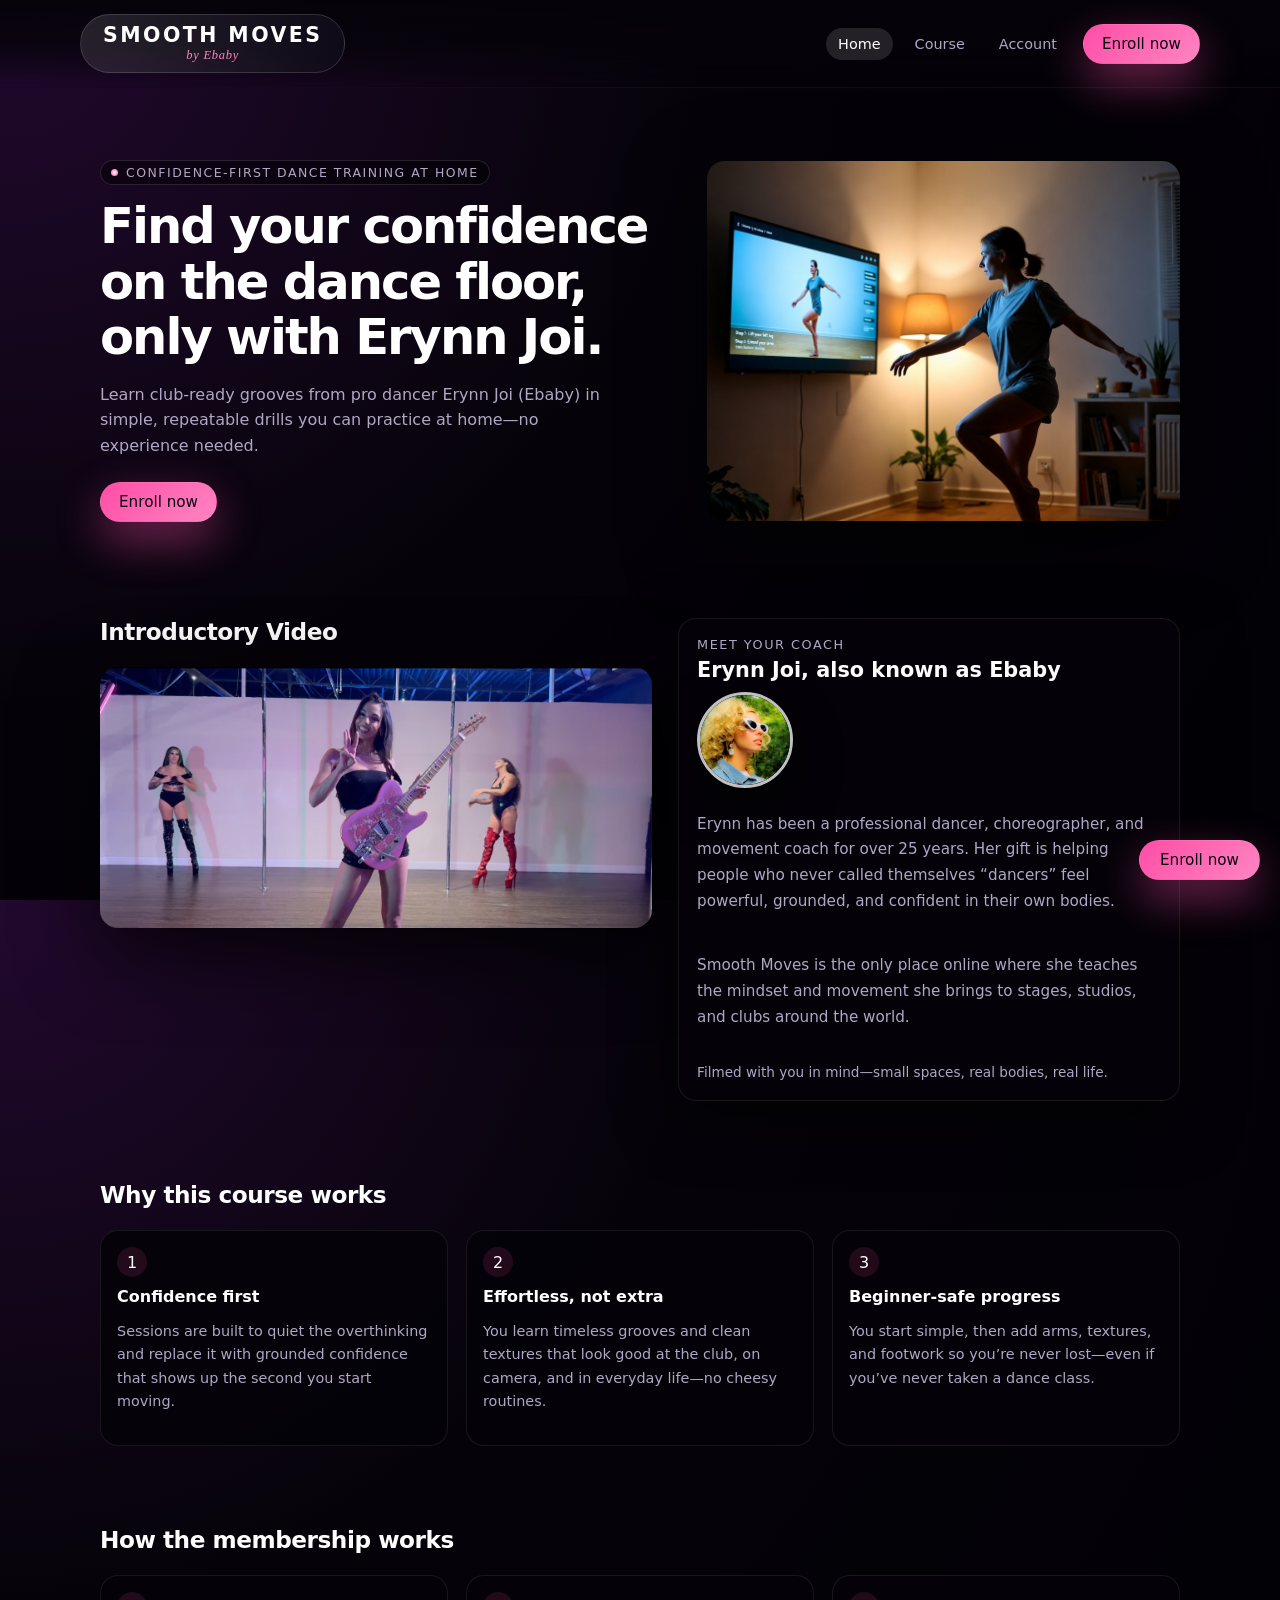
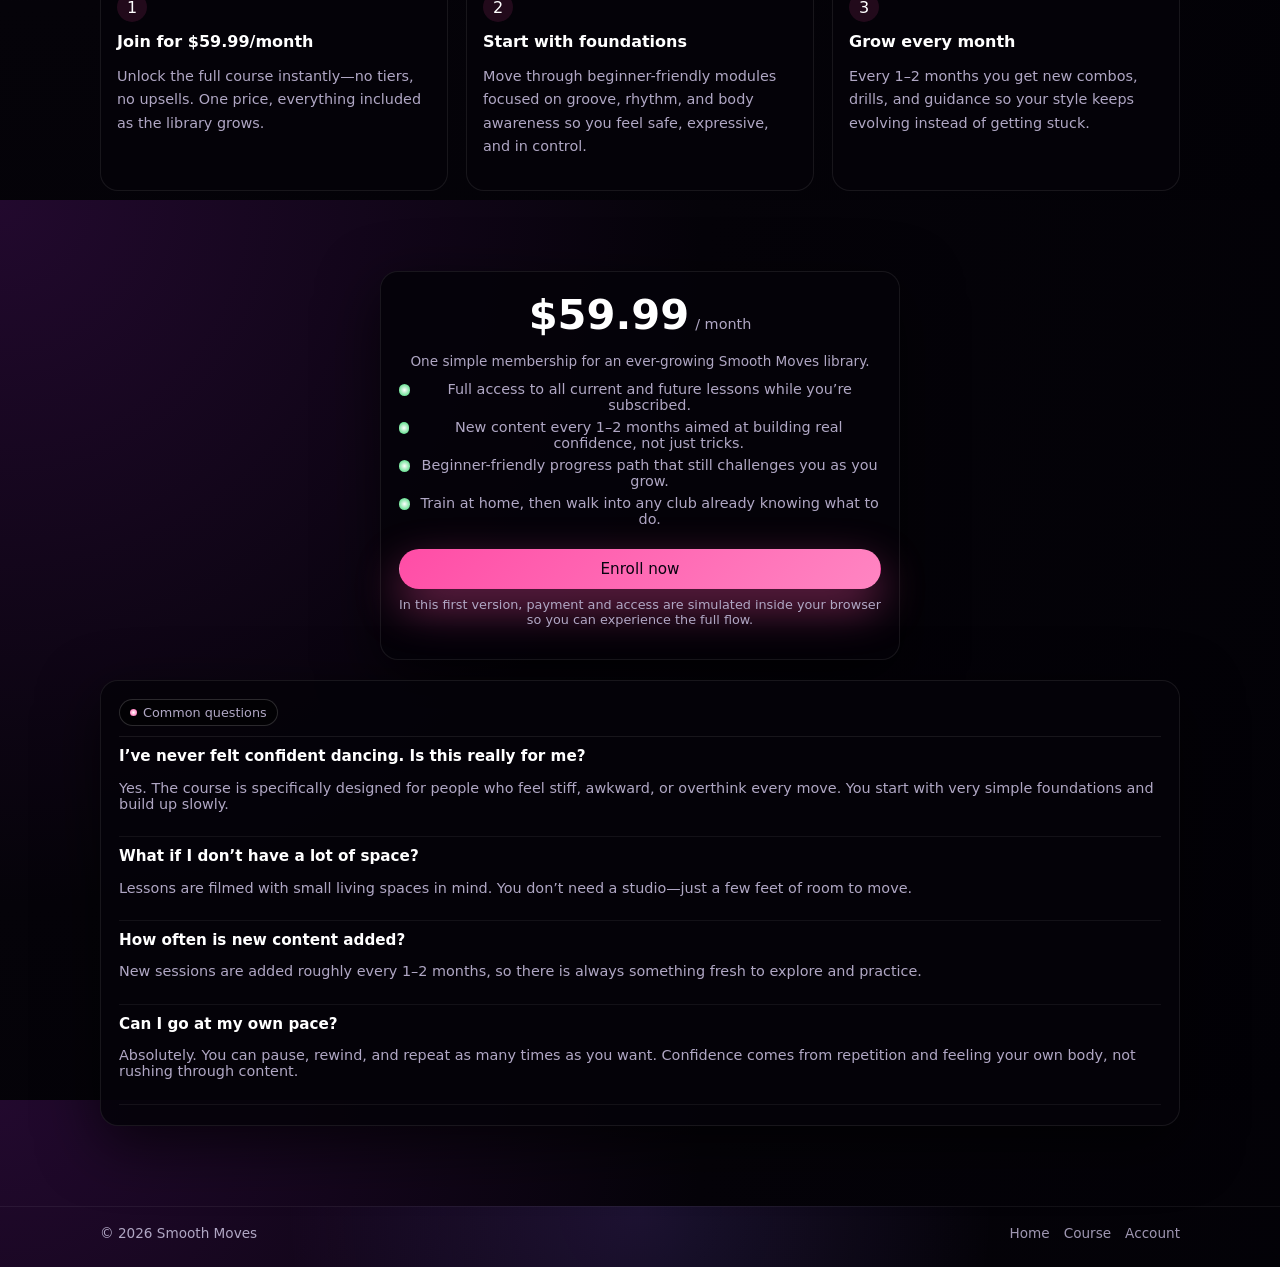
==== index.html @ e234f992 "Shorten the hero line and add a by Ebaby logo lockup Restore a larger short headline, tuck italic by" ====
<!DOCTYPE html>
<html lang="en">
  <head>
    <meta charset="UTF-8" />
    <meta name="viewport" content="width=device-width, initial-scale=1" />
    <title>Smooth Moves – Home</title>
    <meta
      name="description"
      content="Learn club-ready grooves from pro dancer Erynn Joi (Ebaby) in simple, repeatable drills you can practice at home—no experience needed. Membership $59.99/month."
    />
    <meta name="theme-color" content="#ff4da6" />
    <link rel="icon" href="assets/favicon.svg" type="image/svg+xml" />
    <link rel="canonical" href="https://plugin-factory-fl.github.io/ebaby_course/" />
    <meta property="og:type" content="website" />
    <meta property="og:site_name" content="Smooth Moves" />
    <meta property="og:title" content="Smooth Moves – beginner dance training at home" />
    <meta
      property="og:description"
      content="Learn club-ready grooves from pro dancer Erynn Joi (Ebaby) in simple, repeatable drills you can practice at home—no experience needed."
    />
    <meta property="og:image" content="https://plugin-factory-fl.github.io/ebaby_course/assets/lifestyle1.jpg" />
    <meta name="twitter:card" content="summary_large_image" />
    <meta name="twitter:title" content="Smooth Moves – beginner dance training at home" />
    <meta
      name="twitter:description"
      content="Learn club-ready grooves from pro dancer Erynn Joi (Ebaby) in simple, repeatable drills you can practice at home—no experience needed."
    />
    <meta name="twitter:image" content="https://plugin-factory-fl.github.io/ebaby_course/assets/lifestyle1.jpg" />
    <link rel="stylesheet" href="styles.css" />
  </head>
  <body data-page="home">
    <header class="site-header">
      <div class="container header-inner">
        <a href="index.html" class="logo" aria-label="Smooth Moves by Ebaby">
          <span class="logo-mark">Smooth Moves</span>
          <span class="logo-byline">by Ebaby</span>
        </a>
        <nav class="main-nav">
          <a href="index.html" class="nav-link" data-nav="home">Home</a>
          <a href="course.html" class="nav-link" data-nav="course">Course</a>
          <a href="account.html" class="nav-link" data-nav="account">Account</a>
          <a href="account.html?start=1" class="btn btn-primary nav-cta">Enroll now</a>
        </nav>
      </div>
    </header>

    <section class="top-banner hidden">
      <img src="assets/banner.jpeg" alt="Smooth Moves banner" />
    </section>

    <main>
      <section class="hero">
        <div class="container">
          <div>
            <div class="hero-tagline">
              <span class="pill-dot"></span>
              Confidence-first dance training at home
            </div>
            <h1>Find your confidence on the dance floor, only with Erynn Joi.</h1>
            <p>
              Learn club-ready grooves from pro dancer Erynn Joi (Ebaby) in simple, repeatable drills you can practice at home—no experience needed.
            </p>
            <div class="hero-actions">
              <a href="account.html?start=1" class="btn btn-primary">Enroll now</a>
            </div>
          </div>
          <div class="hero-lifestyle">
            <img src="assets/lifestyle1.jpg" alt="Person dancing with confidence at home" />
          </div>
        </div>
      </section>

      <section class="section">
        <div class="container two-column">
          <div>
            <div class="section-heading">
              <h2 class="section-title">Introductory Video</h2>
            </div>
            <div class="hero-coach-video">
              <img src="assets/Introductory_placeholder1.png" alt="Introductory video placeholder" class="intro-placeholder-img" />
            </div>
          </div>
          <div>
            <div class="about-card">
              <div class="about-eyebrow">Meet your coach</div>
              <h3 class="about-title">Erynn Joi, also known as Ebaby</h3>
              <div class="stack">
                <img src="assets/coach_pic.jpeg" alt="Erynn Joi, also known as Ebaby" class="coach-avatar" />
                <p class="about-body">
                  Erynn has been a professional dancer, choreographer, and movement coach for over 25 years. Her gift is helping people who never
                  called themselves “dancers” feel powerful, grounded, and confident in their own bodies.
                </p>
                <p class="about-body">
                  Smooth Moves is the only place online where she teaches the mindset and movement she brings to stages, studios, and clubs around the world.
                </p>
                <div class="about-meta">Filmed with you in mind—small spaces, real bodies, real life.</div>
              </div>
            </div>
          </div>
        </div>
      </section>

      <section class="section">
        <div class="container">
          <div class="section-heading">
            <h2 class="section-title">Why this course works</h2>
          </div>
          <div class="card-grid">
            <article class="feature-card">
              <div class="feature-icon">1</div>
              <h3 class="feature-title">Confidence first</h3>
              <p class="feature-body">
                Sessions are built to quiet the overthinking and replace it with grounded confidence that shows up the second you start moving.
              </p>
            </article>
            <article class="feature-card">
              <div class="feature-icon">2</div>
              <h3 class="feature-title">Effortless, not extra</h3>
              <p class="feature-body">
                You learn timeless grooves and clean textures that look good at the club, on camera, and in everyday life—no cheesy routines.
              </p>
            </article>
            <article class="feature-card">
              <div class="feature-icon">3</div>
              <h3 class="feature-title">Beginner-safe progress</h3>
              <p class="feature-body">
                You start simple, then add arms, textures, and footwork so you’re never lost—even if you’ve never taken a dance class.
              </p>
            </article>
          </div>
        </div>
      </section>

      <section class="section">
        <div class="container">
          <div class="section-heading">
            <h2 class="section-title">How the membership works</h2>
          </div>
          <div class="card-grid">
            <article class="feature-card">
              <div class="feature-icon">1</div>
              <h3 class="feature-title">Join for $59.99/month</h3>
              <p class="feature-body">
                Unlock the full course instantly—no tiers, no upsells. One price, everything included as the library grows.
              </p>
            </article>
            <article class="feature-card">
              <div class="feature-icon">2</div>
              <h3 class="feature-title">Start with foundations</h3>
              <p class="feature-body">
                Move through beginner-friendly modules focused on groove, rhythm, and body awareness so you feel safe, expressive, and in control.
              </p>
            </article>
            <article class="feature-card">
              <div class="feature-icon">3</div>
              <h3 class="feature-title">Grow every month</h3>
              <p class="feature-body">
                Every 1–2 months you get new combos, drills, and guidance so your style keeps evolving instead of getting stuck.
              </p>
            </article>
          </div>
        </div>
      </section>

      <section class="section">
        <div class="container">
          <div class="pricing-card">
            <div class="pricing-price-row">
              <div class="pricing-amount">$59.99</div>
              <div class="pricing-period">/ month</div>
            </div>
            <p class="pricing-note">
              One simple membership for an ever-growing Smooth Moves library.
            </p>
            <ul class="pricing-list">
              <li>
                <span class="check-dot"></span>
                <span>Full access to all current and future lessons while you’re subscribed.</span>
              </li>
              <li>
                <span class="check-dot"></span>
                <span>New content every 1–2 months aimed at building real confidence, not just tricks.</span>
              </li>
              <li>
                <span class="check-dot"></span>
                <span>Beginner-friendly progress path that still challenges you as you grow.</span>
              </li>
              <li>
                <span class="check-dot"></span>
                <span>Train at home, then walk into any club already knowing what to do.</span>
              </li>
            </ul>
            <a href="account.html?start=1" class="btn btn-primary" style="width: 100%; margin-top: 4px;">Enroll now</a>
            <p class="helper-text" style="margin-top: 8px;">
              In this first version, payment and access are simulated inside your browser so you can experience the full flow.
            </p>
          </div>
          <div class="faq-card" style="margin-top: 20px;">
            <div class="pill">
              <span class="pill-dot"></span>
              Common questions
            </div>
            <div class="faq-list">
              <div class="faq-item">
                <h3 class="faq-question">I’ve never felt confident dancing. Is this really for me?</h3>
                <p class="faq-answer">
                  Yes. The course is specifically designed for people who feel stiff, awkward, or overthink every move. You start with very simple foundations and build up slowly.
                </p>
              </div>
              <div class="faq-item">
                <h3 class="faq-question">What if I don’t have a lot of space?</h3>
                <p class="faq-answer">
                  Lessons are filmed with small living spaces in mind. You don’t need a studio—just a few feet of room to move.
                </p>
              </div>
              <div class="faq-item">
                <h3 class="faq-question">How often is new content added?</h3>
                <p class="faq-answer">
                  New sessions are added roughly every 1–2 months, so there is always something fresh to explore and practice.
                </p>
              </div>
              <div class="faq-item">
                <h3 class="faq-question">Can I go at my own pace?</h3>
                <p class="faq-answer">
                  Absolutely. You can pause, rewind, and repeat as many times as you want. Confidence comes from repetition and feeling your own body, not rushing through content.
                </p>
              </div>
            </div>
          </div>
        </div>
      </section>
    </main>

    <footer class="site-footer">
      <div class="container footer-inner">
        <div class="footer-left">
          <span>&copy; <span id="year"></span> Smooth Moves</span>
        </div>
        <div class="footer-right">
          <a href="index.html">Home</a>
          <a href="course.html">Course</a>
          <a href="account.html">Account</a>
        </div>
      </div>
    </footer>

    <script src="app.js"></script>
    <script src="home.js"></script>
  </body>
</html>
---- styles.css ----
:root {
  --bg: #050309;
  --bg-elevated: #100b1a;
  --accent: #ff4da6;
  --accent-soft: rgba(255, 77, 166, 0.12);
  --accent-strong: #ff85c2;
  --text-primary: #ffffff;
  --text-muted: #b0a7c4;
  --border-subtle: rgba(255, 255, 255, 0.08);
  --danger: #ff4d6a;
  --success: #32d46b;
  --shadow-soft: 0 24px 80px rgba(0, 0, 0, 0.75);
  --radius-lg: 18px;
  --radius-md: 12px;
  --radius-sm: 999px;
  --transition-fast: 0.18s ease-out;
  --max-width: 1120px;
}

*,
*::before,
*::after {
  box-sizing: border-box;
}

html,
body {
  margin: 0;
  padding: 0;
  height: 100%;
}

body {
  font-family: system-ui, -apple-system, BlinkMacSystemFont, "SF Pro Text", sans-serif;
  background: radial-gradient(circle at top left, #22092e 0, #050309 45%, #020106 100%);
  color: var(--text-primary);
  -webkit-font-smoothing: antialiased;
}

a {
  color: inherit;
  text-decoration: none;
}

img {
  max-width: 100%;
  display: block;
}

button {
  font: inherit;
}

.container {
  width: 100%;
  max-width: var(--max-width);
  margin: 0 auto;
  padding: 0 20px;
}

.site-header {
  position: sticky;
  top: 0;
  z-index: 40;
  backdrop-filter: blur(18px);
  background: linear-gradient(to bottom, rgba(5, 3, 9, 0.96), rgba(5, 3, 9, 0.8), transparent);
  border-bottom: 1px solid rgba(255, 255, 255, 0.04);
}

.header-inner {
  display: flex;
  align-items: center;
  justify-content: space-between;
  padding: 14px 0;
}

.logo {
  display: inline-flex;
  flex-direction: column;
  align-items: center;
  justify-content: center;
  gap: 2px;
  font-weight: 700;
  text-transform: uppercase;
  font-size: 1.12rem;
  line-height: 1.1;
  padding: 8px 18px 9px;
  border-radius: 999px;
  border: 1px solid rgba(255, 255, 255, 0.14);
  background: radial-gradient(circle at top left, rgba(255, 255, 255, 0.12), rgba(16, 11, 26, 0.9));
  flex-shrink: 0;
}

.logo-mark {
  letter-spacing: 0.1em;
}

.logo-byline {
  font-family: Georgia, "Iowan Old Style", "Times New Roman", serif;
  font-style: italic;
  font-weight: 500;
  font-size: 0.72rem;
  letter-spacing: 0.06em;
  text-transform: none;
  color: var(--accent-strong);
  line-height: 1;
}

.main-nav {
  display: flex;
  align-items: center;
  gap: 10px;
}

.nav-link {
  font-size: 0.9rem;
  padding: 8px 12px;
  border-radius: 999px;
  color: var(--text-muted);
  transition: background-color var(--transition-fast), color var(--transition-fast);
}

.nav-link:hover {
  background-color: rgba(255, 255, 255, 0.06);
  color: var(--text-primary);
}

.nav-link.is-active {
  color: var(--text-primary);
  background-color: rgba(255, 255, 255, 0.12);
}

.nav-cta {
  margin-left: 4px;
}

.btn {
  display: inline-flex;
  align-items: center;
  justify-content: center;
  gap: 6px;
  padding: 10px 18px;
  border-radius: var(--radius-sm);
  border: 1px solid transparent;
  font-size: 0.95rem;
  font-weight: 500;
  cursor: pointer;
  transition: transform var(--transition-fast), box-shadow var(--transition-fast), background-color var(--transition-fast), border-color var(--transition-fast), color var(--transition-fast);
  white-space: nowrap;
}

.btn-primary {
  background: linear-gradient(135deg, var(--accent), var(--accent-strong));
  color: #080310;
  box-shadow: 0 18px 45px rgba(255, 77, 166, 0.45);
}

.btn-primary:hover {
  transform: translateY(-1px) translateZ(0);
  box-shadow: 0 24px 65px rgba(255, 77, 166, 0.55);
}

.btn-secondary {
  background-color: rgba(255, 255, 255, 0.02);
  border-color: rgba(255, 255, 255, 0.16);
  color: var(--text-primary);
}

.btn-secondary:hover {
  background-color: rgba(255, 255, 255, 0.08);
}

.btn-ghost {
  background: transparent;
  border-color: transparent;
  color: var(--text-muted);
}

.btn-ghost:hover {
  color: var(--text-primary);
}

.site-footer {
  border-top: 1px solid rgba(255, 255, 255, 0.06);
  padding: 18px 0 26px;
  background: radial-gradient(circle at top, rgba(139, 92, 246, 0.16), transparent 55%);
  margin-top: 40px;
}

.footer-inner {
  display: flex;
  align-items: center;
  justify-content: space-between;
  gap: 16px;
  font-size: 0.85rem;
  color: var(--text-muted);
}

.footer-right {
  display: flex;
  gap: 14px;
}

.footer-right a {
  opacity: 0.9;
}

.footer-right a:hover {
  opacity: 1;
}

.hero {
  padding: 72px 0 56px;
}

.top-banner {
  width: 100%;
  border-bottom: 1px solid rgba(255, 255, 255, 0.08);
}

.top-banner img {
  width: 100%;
  height: auto;
  display: block;
}

.placeholder-hero {
  min-height: calc(100vh - 120px);
  display: flex;
  align-items: center;
}

.hero .container {
  display: grid;
  grid-template-columns: minmax(0, 1.3fr) minmax(0, 1.1fr);
  gap: 48px;
  align-items: center;
}

.hero h1 {
  font-size: clamp(2.35rem, 4vw, 3.1rem);
  font-weight: 700;
  letter-spacing: -0.04em;
  line-height: 1.12;
  margin: 0 0 16px;
  max-width: 12.5em;
}

.hero p {
  max-width: 32rem;
  color: var(--text-muted);
  font-size: 1rem;
  line-height: 1.6;
}

.hero-actions {
  display: flex;
  flex-wrap: wrap;
  gap: 12px;
  margin-top: 24px;
}

.hero-tagline {
  display: inline-flex;
  align-items: center;
  gap: 8px;
  padding: 4px 10px;
  border-radius: 999px;
  border: 1px solid rgba(255, 255, 255, 0.12);
  background-color: rgba(0, 0, 0, 0.45);
  font-size: 0.78rem;
  text-transform: uppercase;
  letter-spacing: 0.12em;
  color: var(--text-muted);
  margin-bottom: 14px;
}

.pill-dot {
  width: 7px;
  height: 7px;
  border-radius: 999px;
  background: radial-gradient(circle at center, #fff, var(--accent));
}

.hero-card {
  border-radius: var(--radius-lg);
  border: 1px solid rgba(255, 255, 255, 0.12);
  background: radial-gradient(circle at top, rgba(255, 255, 255, 0.1), rgba(5, 3, 9, 0.95));
  padding: 18px 18px 18px 20px;
  box-shadow: var(--shadow-soft);
  position: relative;
  overflow: hidden;
}

.hero-card::before {
  content: "";
  position: absolute;
  inset: 0;
  background: radial-gradient(circle at top left, rgba(255, 255, 255, 0.2), transparent 55%);
  opacity: 0.75;
  pointer-events: none;
}

.hero-card-inner {
  position: relative;
  z-index: 1;
  display: grid;
  grid-template-columns: minmax(0, 1.2fr) minmax(0, 0.9fr);
  gap: 6px 18px;
  align-items: center;
}

.hero-card-title {
  font-size: 0.95rem;
  font-weight: 600;
  margin: 0;
}

.hero-card-subtitle {
  font-size: 0.85rem;
  color: var(--text-muted);
  margin: 2px 0 0;
}

.chip-row {
  display: flex;
  flex-wrap: wrap;
  gap: 6px;
  margin-top: 6px;
}

.chip {
  border-radius: 999px;
  border: 1px solid rgba(255, 255, 255, 0.22);
  background-color: rgba(0, 0, 0, 0.36);
  padding: 3px 9px;
  font-size: 0.75rem;
  color: var(--text-primary);
}

.hero-stat {
  text-align: right;
}

.hero-stat-label {
  font-size: 0.75rem;
  color: var(--text-muted);
}

.hero-stat-value {
  font-size: 1.25rem;
  font-weight: 600;
}

.hero-stat-sub {
  font-size: 0.75rem;
  color: var(--text-muted);
}

.hero-lifestyle img {
  width: 100%;
  border-radius: var(--radius-lg);
  object-fit: cover;
  max-height: 360px;
  box-shadow: var(--shadow-soft);
}

.section {
  padding: 40px 0;
}

.section-heading {
  display: flex;
  justify-content: space-between;
  align-items: flex-end;
  margin-bottom: 22px;
}

.section-title {
  font-size: 1.45rem;
  letter-spacing: -0.02em;
  margin: 0;
}

.section-subtitle {
  font-size: 0.95rem;
  color: var(--text-muted);
  max-width: 26rem;
}

.card-grid {
  display: grid;
  grid-template-columns: repeat(3, minmax(0, 1fr));
  gap: 18px;
}

.feature-card {
  border-radius: var(--radius-lg);
  border: 1px solid var(--border-subtle);
  background-color: rgba(5, 3, 9, 0.9);
  padding: 16px 16px 18px;
}

.feature-icon {
  width: 30px;
  height: 30px;
  border-radius: 999px;
  background-color: var(--accent-soft);
  display: flex;
  align-items: center;
  justify-content: center;
  margin-bottom: 10px;
}

.feature-title {
  font-size: 1rem;
  margin: 0 0 6px;
}

.feature-body {
  font-size: 0.9rem;
  color: var(--text-muted);
  line-height: 1.6;
}

.two-column {
  display: grid;
  grid-template-columns: minmax(0, 1.1fr) minmax(0, 1fr);
  gap: 26px;
  align-items: start;
}

.about-card,
.pricing-card,
.faq-card {
  border-radius: var(--radius-lg);
  border: 1px solid var(--border-subtle);
  background-color: rgba(5, 3, 9, 0.9);
  padding: 18px 18px 20px;
  box-shadow: 0 18px 60px rgba(0, 0, 0, 0.65);
}

.pricing-card {
  max-width: 520px;
  margin: 0 auto;
  text-align: center;
}

.about-eyebrow {
  font-size: 0.8rem;
  text-transform: uppercase;
  letter-spacing: 0.12em;
  color: var(--text-muted);
  margin-bottom: 6px;
}

.about-title {
  font-size: 1.3rem;
  margin: 0 0 10px;
}

.about-body {
  font-size: 0.95rem;
  color: var(--text-muted);
  line-height: 1.7;
}

.avatar-placeholder {
  width: 80px;
  height: 80px;
  border-radius: 999px;
  background: radial-gradient(circle at top, #ffb3dd, #5b1640);
  border: 3px solid rgba(255, 255, 255, 0.75);
  box-shadow: 0 20px 45px rgba(0, 0, 0, 0.8);
}

.coach-avatar {
  width: 96px;
  height: 96px;
  border-radius: 999px;
  object-fit: cover;
  border: 3px solid rgba(255, 255, 255, 0.75);
  box-shadow: 0 20px 45px rgba(0, 0, 0, 0.8);
}

.about-meta {
  margin-top: 10px;
  font-size: 0.85rem;
  color: var(--text-muted);
}

.hero-coach-video {
  display: flex;
  align-items: center;
  justify-content: center;
}

.intro-placeholder-img {
  width: 100%;
  max-height: 360px;
  object-fit: cover;
  border-radius: var(--radius-lg);
  box-shadow: var(--shadow-soft);
}

.hero-video-frame {
  width: 240px;
  max-width: 100%;
  border-radius: 18px;
  border: 1px solid rgba(255, 255, 255, 0.18);
  background: radial-gradient(circle at top, rgba(255, 255, 255, 0.08), rgba(5, 3, 9, 0.95));
  padding: 10px 12px;
  box-shadow: 0 18px 50px rgba(0, 0, 0, 0.75);
}

.hero-video-label {
  font-size: 0.8rem;
  text-transform: uppercase;
  letter-spacing: 0.12em;
  color: var(--text-muted);
  margin-bottom: 6px;
}

.hero-video-body {
  display: flex;
  align-items: flex-start;
  gap: 10px;
}

.hero-video-play {
  display: inline-flex;
  align-items: center;
  justify-content: center;
  width: 32px;
  height: 32px;
  border-radius: 999px;
  background: radial-gradient(circle at center, #fff, var(--accent));
  color: #050309;
  font-size: 0.9rem;
  flex-shrink: 0;
}

.hero-video-text {
  font-size: 0.8rem;
  color: var(--text-muted);
}

.pricing-price-row {
  display: flex;
  align-items: baseline;
  gap: 6px;
  margin-bottom: 10px;
  justify-content: center;
}

.pricing-amount {
  font-size: 2.6rem;
  font-weight: 700;
}

.pricing-period {
  font-size: 0.9rem;
  color: var(--text-muted);
}

.pricing-note {
  font-size: 0.85rem;
  color: var(--text-muted);
  margin-bottom: 12px;
}

.pricing-list {
  list-style: none;
  padding: 0;
  margin: 10px 0 18px;
  font-size: 0.9rem;
  color: var(--text-muted);
}

.pricing-list li {
  display: flex;
  align-items: flex-start;
  gap: 8px;
  margin-bottom: 6px;
}

.check-dot {
  margin-top: 3px;
  width: 12px;
  height: 12px;
  border-radius: 999px;
  background: radial-gradient(circle at center, #fff, var(--success));
}

.pill {
  display: inline-flex;
  align-items: center;
  gap: 6px;
  padding: 5px 10px;
  border-radius: 999px;
  background-color: rgba(0, 0, 0, 0.45);
  border: 1px solid rgba(255, 255, 255, 0.16);
  font-size: 0.8rem;
  color: var(--text-muted);
}

.faq-list {
  border-top: 1px solid rgba(255, 255, 255, 0.08);
  margin-top: 10px;
}

.faq-item {
  padding: 10px 0;
  border-bottom: 1px solid rgba(255, 255, 255, 0.06);
}

.faq-question {
  font-size: 0.95rem;
  margin: 0 0 4px;
}

.faq-answer {
  font-size: 0.9rem;
  color: var(--text-muted);
}

.course-layout {
  min-height: calc(100vh - 140px);
  padding: 20px 0 0;
}

.course-content {
  display: grid;
  grid-template-columns: 290px minmax(0, 1fr);
  gap: 18px;
  padding: 0 20px 20px;
}

.course-sidebar {
  border-radius: var(--radius-lg);
  border: 1px solid var(--border-subtle);
  background-color: rgba(5, 3, 9, 0.96);
  padding: 10px 12px 12px;
  overflow-y: auto;
}

.course-main {
  border-radius: var(--radius-lg);
  border: 1px solid var(--border-subtle);
  background-color: rgba(5, 3, 9, 0.96);
  padding: 10px 12px 12px;
  display: flex;
  flex-direction: column;
}

.course-video-wrapper {
  border-radius: var(--radius-md);
  overflow: hidden;
  background-color: #000;
  border: 1px solid rgba(255, 255, 255, 0.1);
}

.lesson-video {
  width: 100%;
  max-height: 420px;
  display: block;
  background-color: #000;
}

.lesson-meta {
  margin-top: 12px;
}

.lesson-meta h1 {
  font-size: 1.5rem;
  margin: 0 0 6px;
}

.lesson-meta p {
  font-size: 1.125rem;
  color: var(--text-muted);
}

.lesson-takeaways {
  list-style: disc;
  padding-left: 1.1rem;
  margin: 8px 0 0;
  font-size: 1.05rem;
  color: var(--text-muted);
}

.lesson-nav {
  display: flex;
  justify-content: space-between;
  gap: 10px;
  margin-top: auto;
  padding-top: 10px;
}

.course-section {
  margin-bottom: 8px;
}

.course-section-title {
  font-size: 0.8rem;
  text-transform: uppercase;
  letter-spacing: 0.12em;
  color: var(--text-muted);
  margin: 0 0 4px;
}

.lesson-list {
  list-style: none;
  padding: 0;
  margin: 0;
}

.lesson-item {
  margin-bottom: 4px;
}

.lesson-button {
  width: 100%;
  text-align: left;
  border-radius: 10px;
  padding: 7px 8px;
  border: 1px solid transparent;
  background-color: transparent;
  color: var(--text-muted);
  display: flex;
  align-items: center;
  justify-content: space-between;
  gap: 6px;
  cursor: pointer;
  transition: background-color var(--transition-fast), border-color var(--transition-fast), color var(--transition-fast), transform var(--transition-fast);
}

.lesson-button:hover {
  background-color: rgba(255, 255, 255, 0.04);
  color: var(--text-primary);
}

.lesson-button.is-active {
  background-color: rgba(255, 255, 255, 0.08);
  border-color: rgba(255, 255, 255, 0.14);
  color: var(--text-primary);
}

.lesson-label {
  font-size: 0.87rem;
}

.lesson-meta-small {
  font-size: 0.75rem;
  color: var(--text-muted);
}

.lesson-progress-dot {
  width: 10px;
  height: 10px;
  border-radius: 999px;
  background-color: rgba(255, 255, 255, 0.14);
}

.lesson-progress-dot.is-complete {
  background: radial-gradient(circle at center, #fff, var(--success));
}

.course-locked {
  display: flex;
  align-items: center;
  justify-content: center;
  padding: 48px 20px;
}

.course-locked-card {
  max-width: 480px;
  width: 100%;
  border-radius: var(--radius-lg);
  border: 1px solid var(--border-subtle);
  background-color: rgba(5, 3, 9, 0.96);
  padding: 22px 20px 20px;
  text-align: center;
  box-shadow: var(--shadow-soft);
}

.course-locked-card h1 {
  margin: 0 0 8px;
}

.course-locked-card p {
  font-size: 0.95rem;
  color: var(--text-muted);
  margin: 0 0 16px;
}

.account-main {
  min-height: calc(100vh - 140px);
  display: flex;
  align-items: center;
  justify-content: center;
  padding: 32px 20px;
}

.account-card {
  width: 100%;
  max-width: 440px;
  border-radius: var(--radius-lg);
  border: 1px solid var(--border-subtle);
  background-color: rgba(5, 3, 9, 0.96);
  padding: 24px 22px 22px;
  box-shadow: var(--shadow-soft);
}

.account-title {
  font-size: 1.4rem;
  margin: 0 0 4px;
}

.account-subtitle {
  font-size: 0.95rem;
  color: var(--text-muted);
  margin: 0 0 16px;
}

.account-form {
  display: flex;
  flex-direction: column;
  gap: 10px;
}

.field {
  display: flex;
  flex-direction: column;
  gap: 4px;
}

.field label {
  font-size: 0.85rem;
}

.field input {
  border-radius: 10px;
  border: 1px solid rgba(255, 255, 255, 0.18);
  background-color: rgba(2, 1, 6, 0.98);
  padding: 9px 10px;
  color: var(--text-primary);
  outline: none;
  font-size: 0.92rem;
}

.field input:focus {
  border-color: var(--accent-strong);
  box-shadow: 0 0 0 1px rgba(255, 77, 166, 0.45);
}

.helper-text {
  font-size: 0.8rem;
  color: var(--text-muted);
}

.muted-link {
  font-size: 0.85rem;
  color: var(--text-muted);
}

.muted-link button {
  color: inherit;
  background: none;
  border: none;
  padding: 0;
  text-decoration: underline;
  cursor: pointer;
}

.status-pill {
  display: inline-flex;
  align-items: center;
  gap: 6px;
  padding: 4px 10px;
  border-radius: 999px;
  font-size: 0.8rem;
}

.status-pill.active {
  background-color: rgba(50, 212, 107, 0.1);
  color: var(--success);
  border: 1px solid rgba(50, 212, 107, 0.5);
}

.status-pill.inactive {
  background-color: rgba(255, 77, 106, 0.08);
  color: var(--danger);
  border: 1px solid rgba(255, 77, 106, 0.5);
}

.status-dot {
  width: 8px;
  height: 8px;
  border-radius: 999px;
  background-color: currentColor;
}

.stack {
  display: flex;
  flex-direction: column;
  gap: 8px;
}

.row {
  display: flex;
  align-items: center;
  justify-content: space-between;
  gap: 10px;
}

.spacer {
  height: 12px;
}

.hidden {
  display: none !important;
}

.btn:disabled {
  opacity: 0.4;
  cursor: not-allowed;
  box-shadow: none;
  transform: none;
}

.course-picker {
  position: fixed;
  inset: 0;
  z-index: 80;
  display: flex;
  align-items: center;
  justify-content: center;
  padding: 20px;
}

.course-picker-backdrop {
  position: absolute;
  inset: 0;
  background: rgba(5, 3, 9, 0.78);
  backdrop-filter: blur(12px);
}

.course-picker-dialog {
  position: relative;
  z-index: 1;
  width: 100%;
  max-width: 440px;
  border-radius: var(--radius-lg);
  border: 1px solid var(--border-subtle);
  background-color: rgba(16, 11, 26, 0.98);
  padding: 24px 22px 22px;
  box-shadow: var(--shadow-soft);
}

.course-picker-dialog h2 {
  margin: 0 40px 6px 0;
  font-size: 1.4rem;
}

.course-picker-close {
  position: absolute;
  top: 12px;
  right: 12px;
  width: 36px;
  height: 36px;
  border: none;
  border-radius: 999px;
  background: rgba(255, 255, 255, 0.06);
  color: var(--text-primary);
  font-size: 1.5rem;
  line-height: 1;
  cursor: pointer;
}

.course-picker-close:hover {
  background: rgba(255, 255, 255, 0.12);
}

.course-option-list {
  display: flex;
  flex-direction: column;
  gap: 10px;
  margin: 16px 0 18px;
}

.course-option-list [role="radiogroup"] {
  display: flex;
  flex-direction: column;
  gap: 10px;
}

.course-option {
  display: flex;
  align-items: flex-start;
  gap: 12px;
  padding: 14px 14px;
  border-radius: var(--radius-md);
  border: 1px solid rgba(255, 255, 255, 0.14);
  background-color: rgba(5, 3, 9, 0.55);
  cursor: pointer;
  position: relative;
}

.course-option input {
  position: absolute;
  opacity: 0;
  width: 1px;
  height: 1px;
  pointer-events: none;
}

.course-option-radio {
  width: 18px;
  height: 18px;
  margin-top: 2px;
  flex-shrink: 0;
  border-radius: 999px;
  border: 2px solid rgba(255, 255, 255, 0.35);
  background: transparent;
}

.course-option:hover:not(.is-disabled) {
  border-color: rgba(255, 133, 194, 0.45);
  background-color: var(--accent-soft);
}

.course-option:has(input:checked) {
  border-color: var(--accent);
  background-color: var(--accent-soft);
  box-shadow: 0 0 0 1px rgba(255, 77, 166, 0.35);
}

.course-option:has(input:checked) .course-option-radio {
  border-color: var(--accent);
  background: radial-gradient(circle at center, var(--accent) 0 5px, transparent 6px);
}

.course-option:has(input:focus-visible) {
  outline: 2px solid var(--accent-strong);
  outline-offset: 2px;
}

.course-option-copy {
  display: flex;
  flex-direction: column;
  gap: 2px;
  min-width: 0;
}

.course-option-title {
  font-weight: 600;
  font-size: 0.98rem;
}

.course-option-sub {
  font-size: 0.8rem;
  color: var(--text-muted);
}

.course-option.is-disabled {
  opacity: 0.48;
  cursor: not-allowed;
  filter: grayscale(0.25);
}

.course-picker-dialog .btn {
  width: 100%;
}

body.course-picker-open {
  overflow: hidden;
}

body.course-picker-open .floating-cta {
  display: none !important;
}

.floating-cta {
  position: fixed;
  right: 20px;
  bottom: 20px;
  z-index: 50;
  padding-inline: 20px;
}

@media (max-width: 900px) {
  .hero .container {
    grid-template-columns: minmax(0, 1fr);
  }

  .hero-card-inner {
    grid-template-columns: minmax(0, 1fr);
  }

  .hero-stat {
    text-align: left;
  }

  .card-grid {
    grid-template-columns: repeat(2, minmax(0, 1fr));
  }

  .two-column {
    grid-template-columns: minmax(0, 1fr);
  }

  .course-content {
    grid-template-columns: minmax(0, 1fr);
    grid-template-rows: auto auto;
    height: auto;
  }

  .course-sidebar {
    max-height: 220px;
  }
}

@media (min-width: 641px) {
  .logo {
    font-size: 1.28rem;
    padding: 9px 22px 11px;
  }

  .logo-mark {
    letter-spacing: 0.12em;
  }

  .logo-byline {
    font-size: 0.78rem;
  }
}

@media (max-width: 640px) {
  .header-inner {
    flex-direction: column;
    align-items: flex-start;
    gap: 10px;
  }

  .main-nav .nav-cta {
    display: none;
  }

  .main-nav {
    width: 100%;
    justify-content: space-between;
    flex-wrap: wrap;
  }

  .hero {
    padding-top: 40px;
  }

  .hero h1 {
    font-size: clamp(1.85rem, 8vw, 2.35rem);
    line-height: 1.14;
    max-width: none;
  }

  .card-grid {
    grid-template-columns: minmax(0, 1fr);
  }

  .section-heading {
    flex-direction: column;
    align-items: flex-start;
    gap: 8px;
  }

  .lesson-nav {
    flex-direction: column;
  }

  .account-card {
    padding-inline: 18px;
  }
}
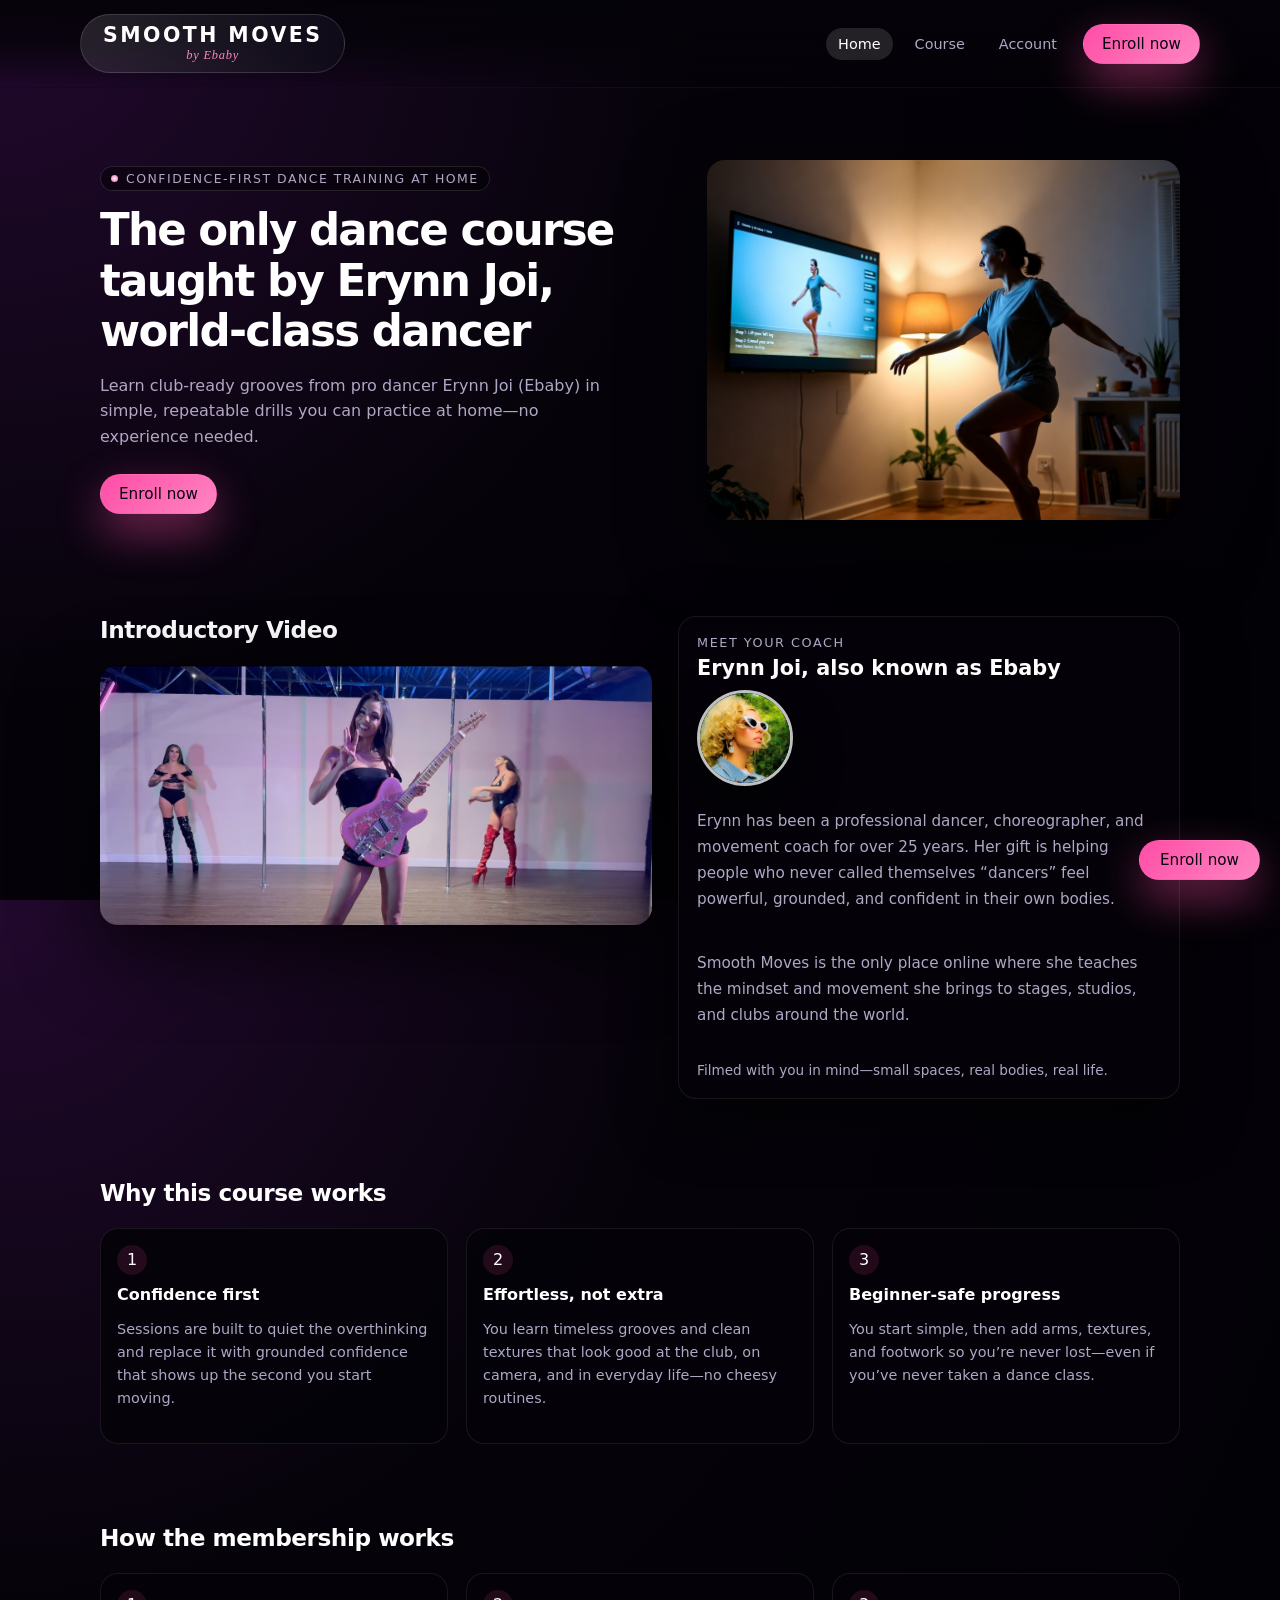
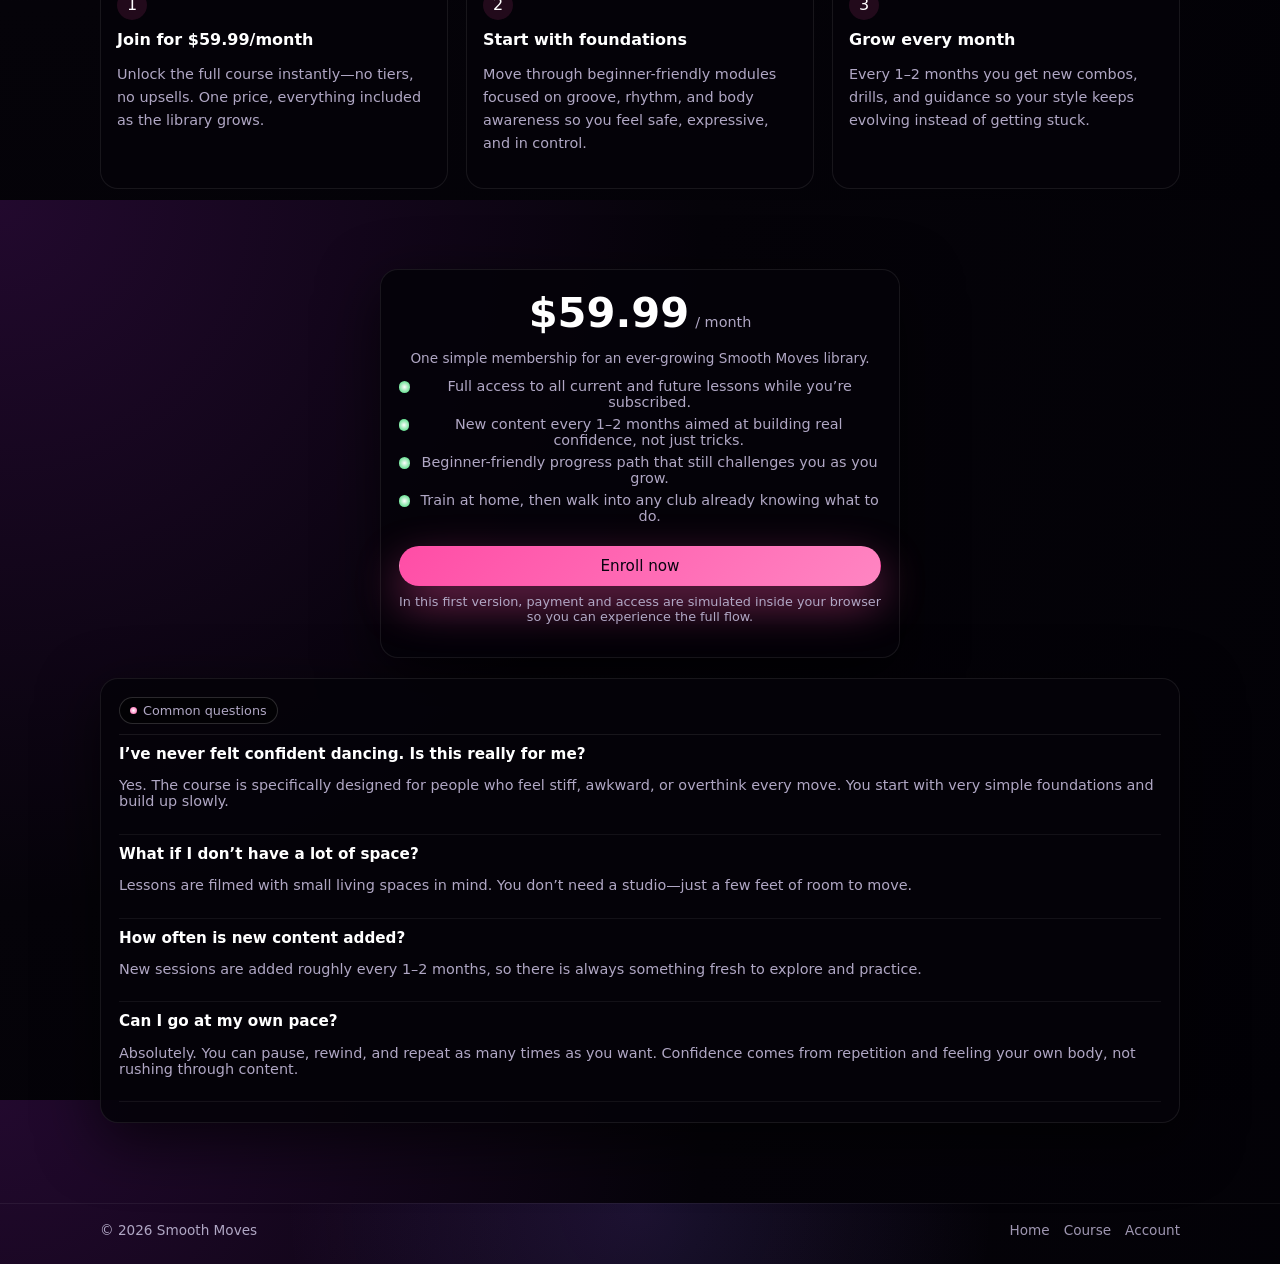
==== commit fd1fea17: "Use the shorter uniqueness headline in the home hero Set the hero to The only dance course taught by" ====
--- a/index.html
+++ b/index.html
@@ -56,7 +56,7 @@
               <span class="pill-dot"></span>
               Confidence-first dance training at home
             </div>
-            <h1>Find your confidence on the dance floor, only with Erynn Joi.</h1>
+            <h1>The only dance course taught by Erynn Joi, world-class dancer</h1>
             <p>
               Learn club-ready grooves from pro dancer Erynn Joi (Ebaby) in simple, repeatable drills you can practice at home—no experience needed.
             </p>
--- a/styles.css
+++ b/styles.css
@@ -238,12 +238,12 @@
 }
 
 .hero h1 {
-  font-size: clamp(2.35rem, 4vw, 3.1rem);
+  font-size: clamp(2.15rem, 3.4vw, 2.75rem);
   font-weight: 700;
   letter-spacing: -0.04em;
-  line-height: 1.12;
+  line-height: 1.16;
   margin: 0 0 16px;
-  max-width: 12.5em;
+  max-width: 14.5em;
 }
 
 .hero p {
@@ -1158,8 +1158,8 @@
   }
 
   .hero h1 {
-    font-size: clamp(1.85rem, 8vw, 2.35rem);
-    line-height: 1.14;
+    font-size: clamp(1.65rem, 7vw, 2.05rem);
+    line-height: 1.18;
     max-width: none;
   }
 
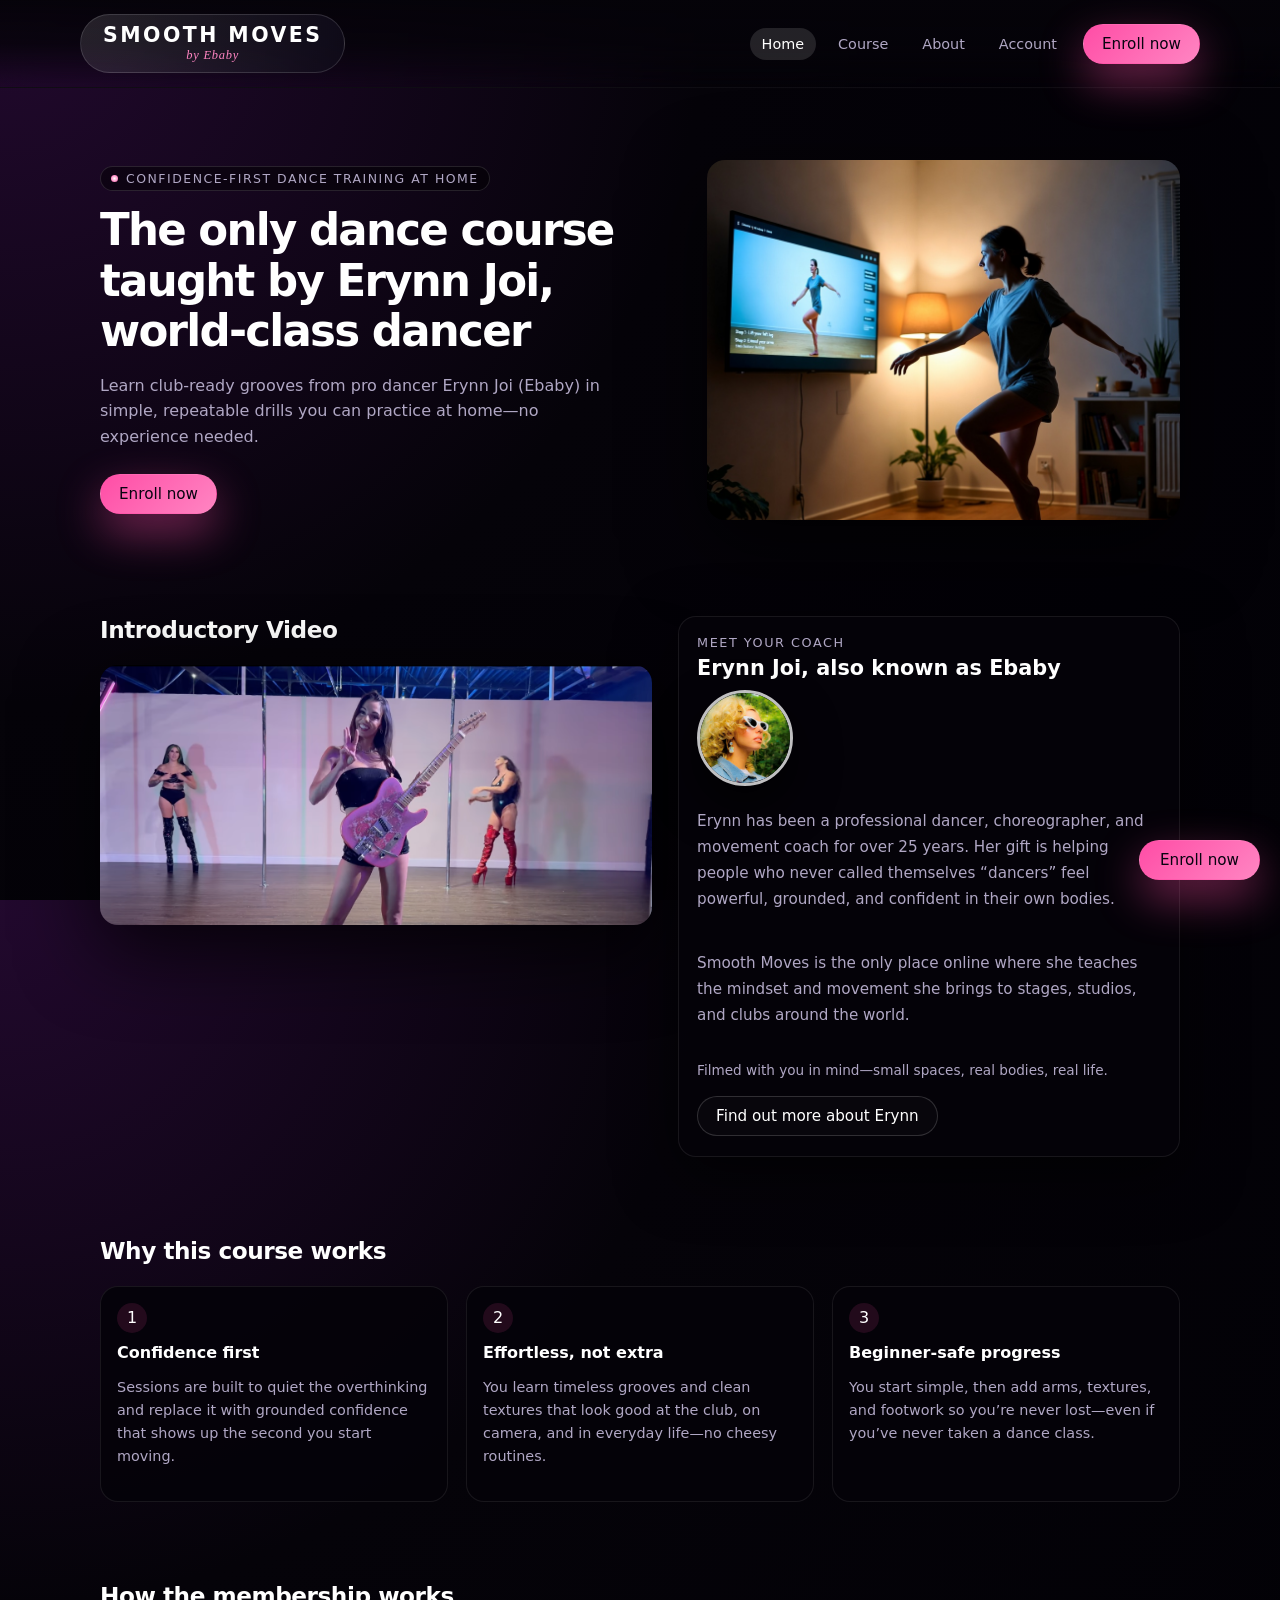
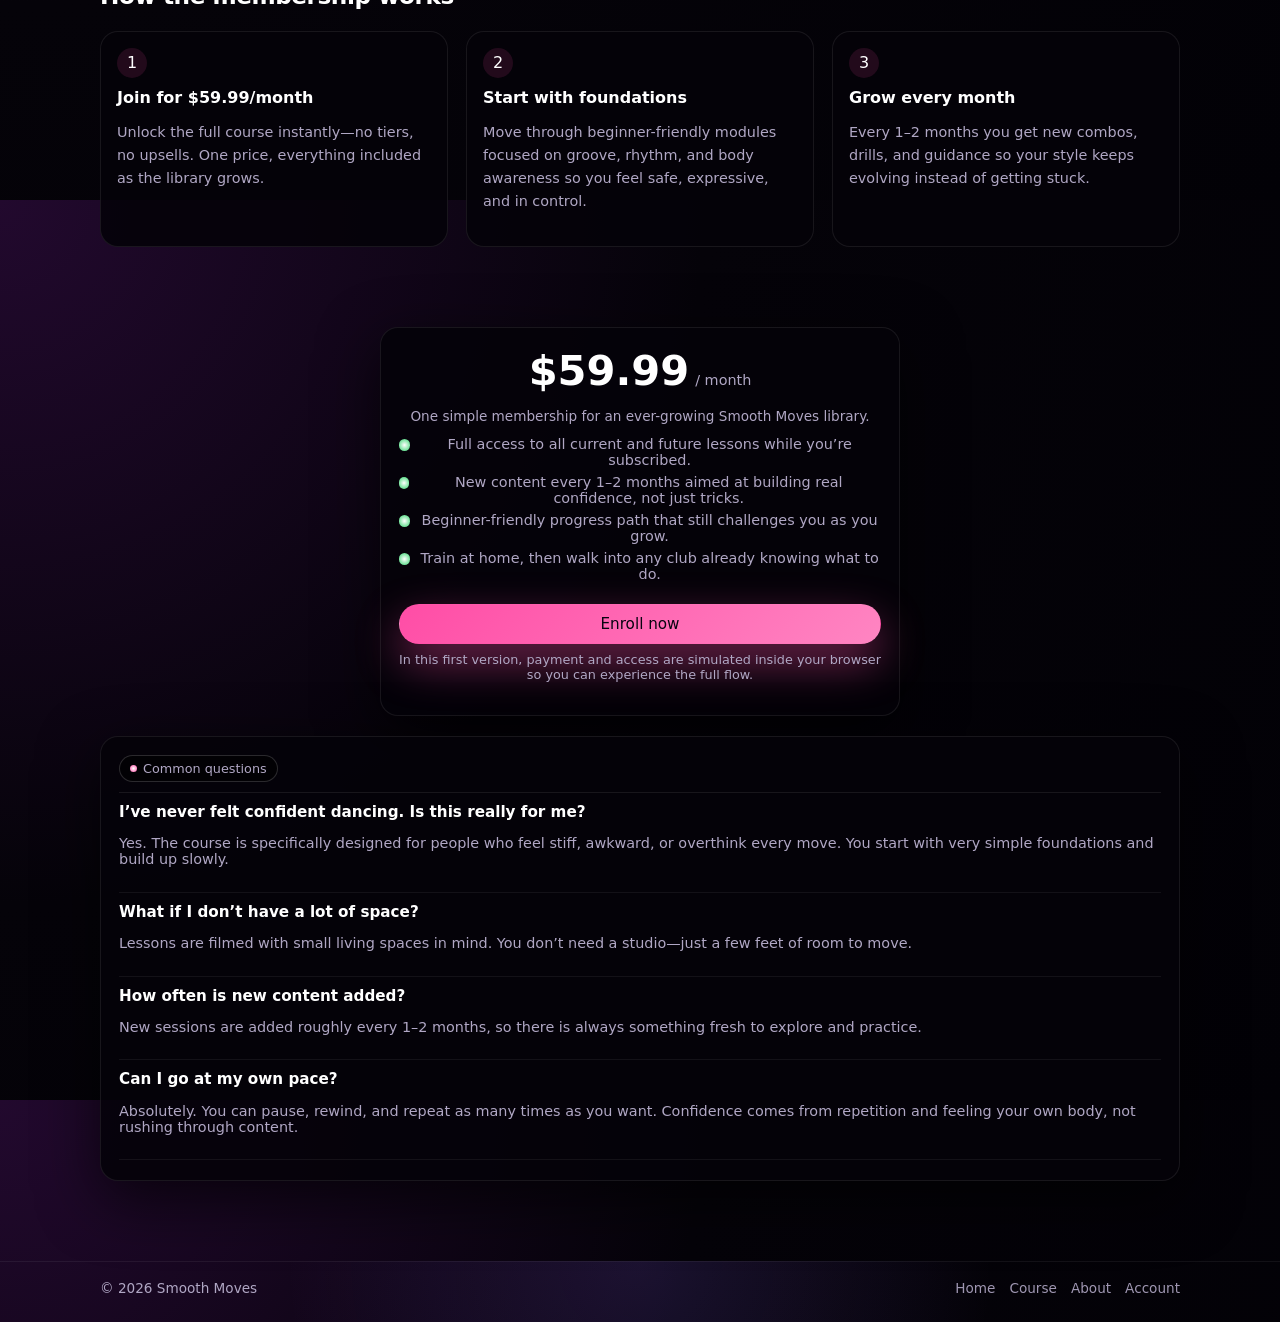
==== commit 3e15e716: "Add an About page and a home-page link to Erynn's story Introduce about.html with instructor copy dr" ====
--- a/index.html
+++ b/index.html
@@ -38,6 +38,7 @@
         <nav class="main-nav">
           <a href="index.html" class="nav-link" data-nav="home">Home</a>
           <a href="course.html" class="nav-link" data-nav="course">Course</a>
+          <a href="about.html" class="nav-link" data-nav="about">About</a>
           <a href="account.html" class="nav-link" data-nav="account">Account</a>
           <a href="account.html?start=1" class="btn btn-primary nav-cta">Enroll now</a>
         </nav>
@@ -56,7 +57,7 @@
               <span class="pill-dot"></span>
               Confidence-first dance training at home
             </div>
-            <h1>The only dance course taught by Erynn Joi, world-class dancer</h1>
+            <h1>The only dance course taught by Erynn Joi, <span class="nowrap">world-class dancer</span></h1>
             <p>
               Learn club-ready grooves from pro dancer Erynn Joi (Ebaby) in simple, repeatable drills you can practice at home—no experience needed.
             </p>
@@ -94,6 +95,7 @@
                   Smooth Moves is the only place online where she teaches the mindset and movement she brings to stages, studios, and clubs around the world.
                 </p>
                 <div class="about-meta">Filmed with you in mind—small spaces, real bodies, real life.</div>
+                <a href="about.html" class="btn btn-secondary about-more-btn">Find out more about Erynn</a>
               </div>
             </div>
           </div>
@@ -239,6 +241,7 @@
         <div class="footer-right">
           <a href="index.html">Home</a>
           <a href="course.html">Course</a>
+          <a href="about.html">About</a>
           <a href="account.html">Account</a>
         </div>
       </div>
--- a/styles.css
+++ b/styles.css
@@ -237,13 +237,17 @@
   align-items: center;
 }
 
+.nowrap {
+  white-space: nowrap;
+}
+
 .hero h1 {
   font-size: clamp(2.15rem, 3.4vw, 2.75rem);
   font-weight: 700;
   letter-spacing: -0.04em;
   line-height: 1.16;
   margin: 0 0 16px;
-  max-width: 14.5em;
+  max-width: 15.5em;
 }
 
 .hero p {
@@ -380,6 +384,101 @@
   font-size: 1.45rem;
   letter-spacing: -0.02em;
   margin: 0;
+}
+
+.about-page {
+  padding-top: 12px;
+}
+
+.about-page-title {
+  font-size: clamp(2rem, 4vw, 2.7rem);
+  letter-spacing: -0.04em;
+  line-height: 1.15;
+  margin: 0 0 16px;
+}
+
+.about-lead {
+  font-size: 1.05rem;
+  line-height: 1.65;
+  color: var(--text-muted);
+  margin: 0;
+  max-width: 38rem;
+}
+
+.about-intro,
+.about-split {
+  display: grid;
+  grid-template-columns: minmax(0, 1fr);
+  gap: 28px;
+  align-items: center;
+}
+
+.about-prose {
+  max-width: 40rem;
+}
+
+.about-prose p {
+  color: var(--text-muted);
+  font-size: 1rem;
+  line-height: 1.7;
+}
+
+.about-prose .section-title {
+  margin-bottom: 12px;
+}
+
+.about-photo {
+  width: 100%;
+  max-width: 340px;
+  border-radius: var(--radius-lg);
+  object-fit: cover;
+  box-shadow: var(--shadow-soft);
+  border: 1px solid rgba(255, 255, 255, 0.1);
+}
+
+.about-photo-wide {
+  max-width: 100%;
+  max-height: 320px;
+}
+
+.about-cta-card {
+  max-width: 560px;
+  margin: 0 auto;
+  text-align: center;
+  border-radius: var(--radius-lg);
+  border: 1px solid var(--border-subtle);
+  background-color: rgba(5, 3, 9, 0.9);
+  padding: 28px 24px 24px;
+  box-shadow: var(--shadow-soft);
+}
+
+.about-cta-card .section-title {
+  margin-bottom: 10px;
+}
+
+.about-cta-card p {
+  color: var(--text-muted);
+  line-height: 1.65;
+  margin: 0 0 18px;
+}
+
+.about-more-btn {
+  align-self: flex-start;
+  margin-top: 10px;
+  white-space: normal;
+}
+
+@media (min-width: 900px) {
+  .about-intro,
+  .about-split {
+    grid-template-columns: minmax(0, 1.2fr) minmax(0, 0.9fr);
+    gap: 40px;
+  }
+
+  .about-split {
+    grid-template-columns: minmax(0, 1.1fr) minmax(0, 1fr);
+    align-items: start;
+  }
 }
 
 .section-subtitle {
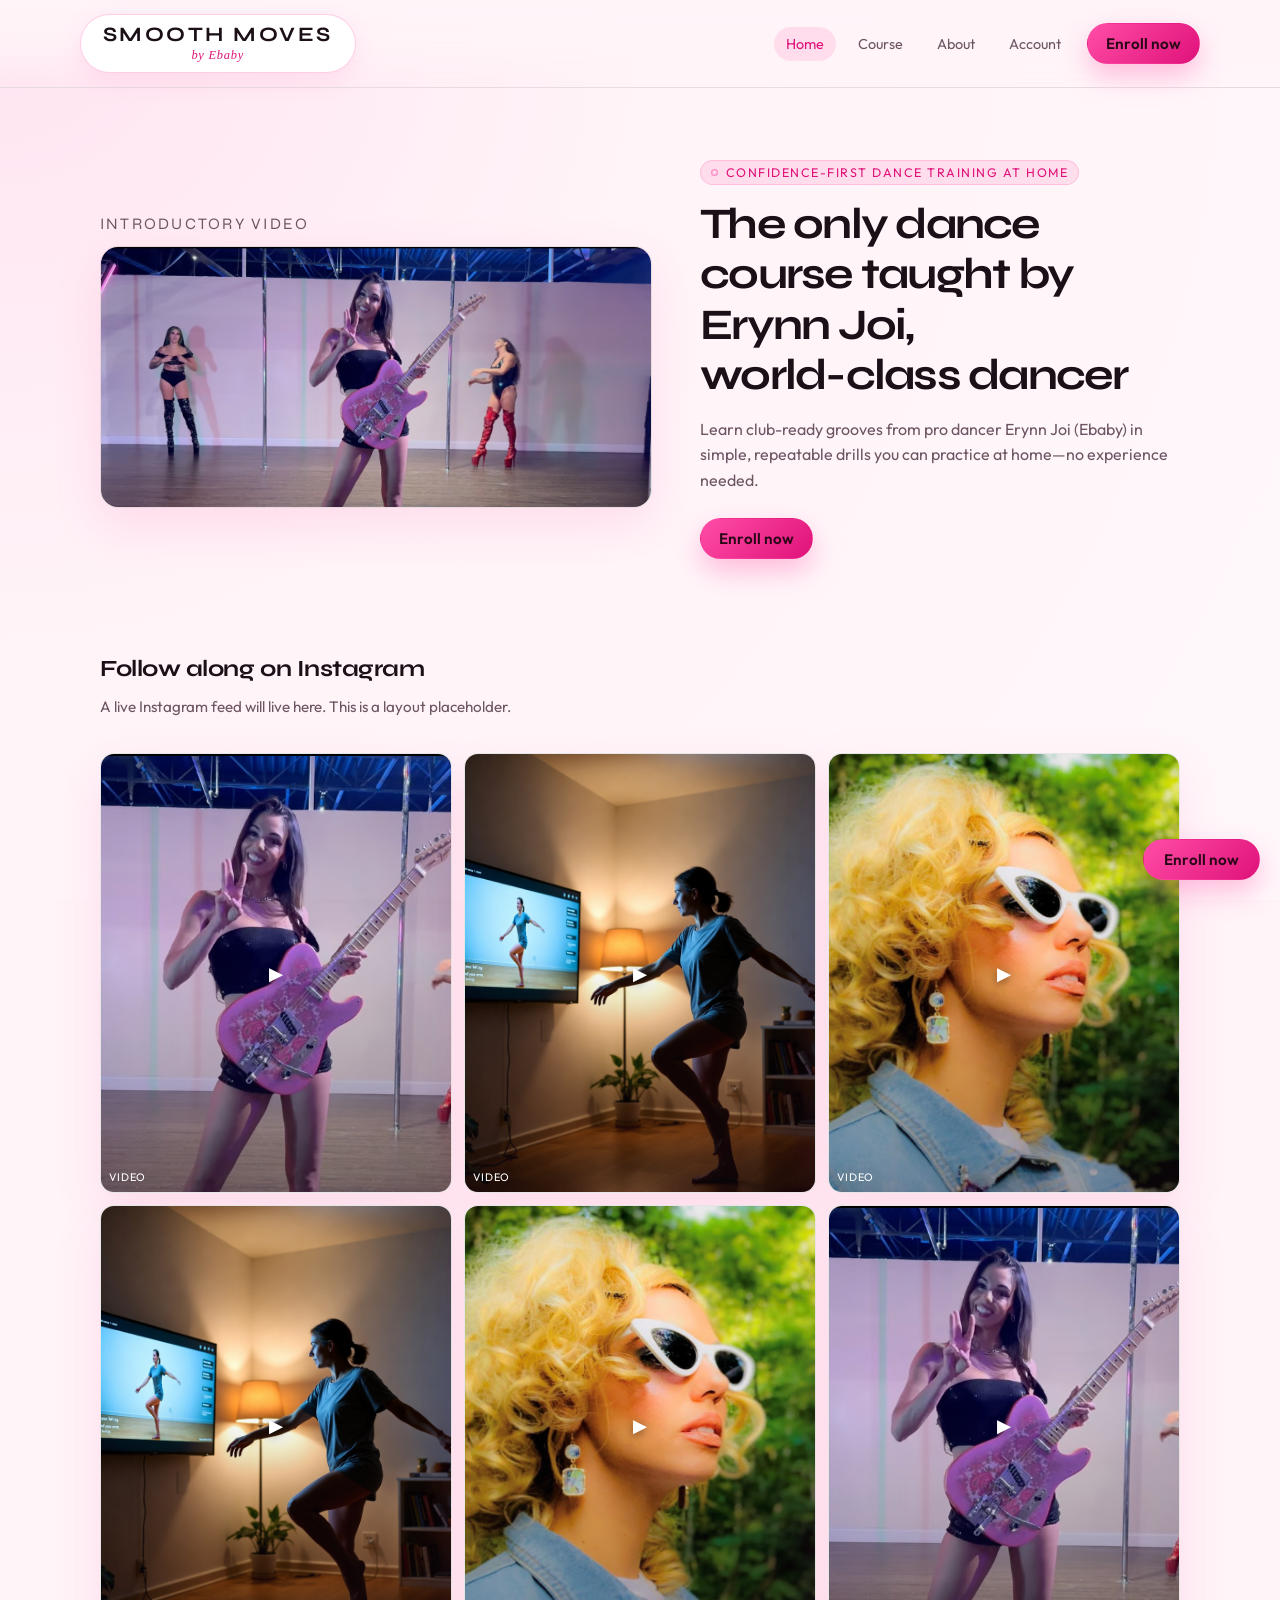
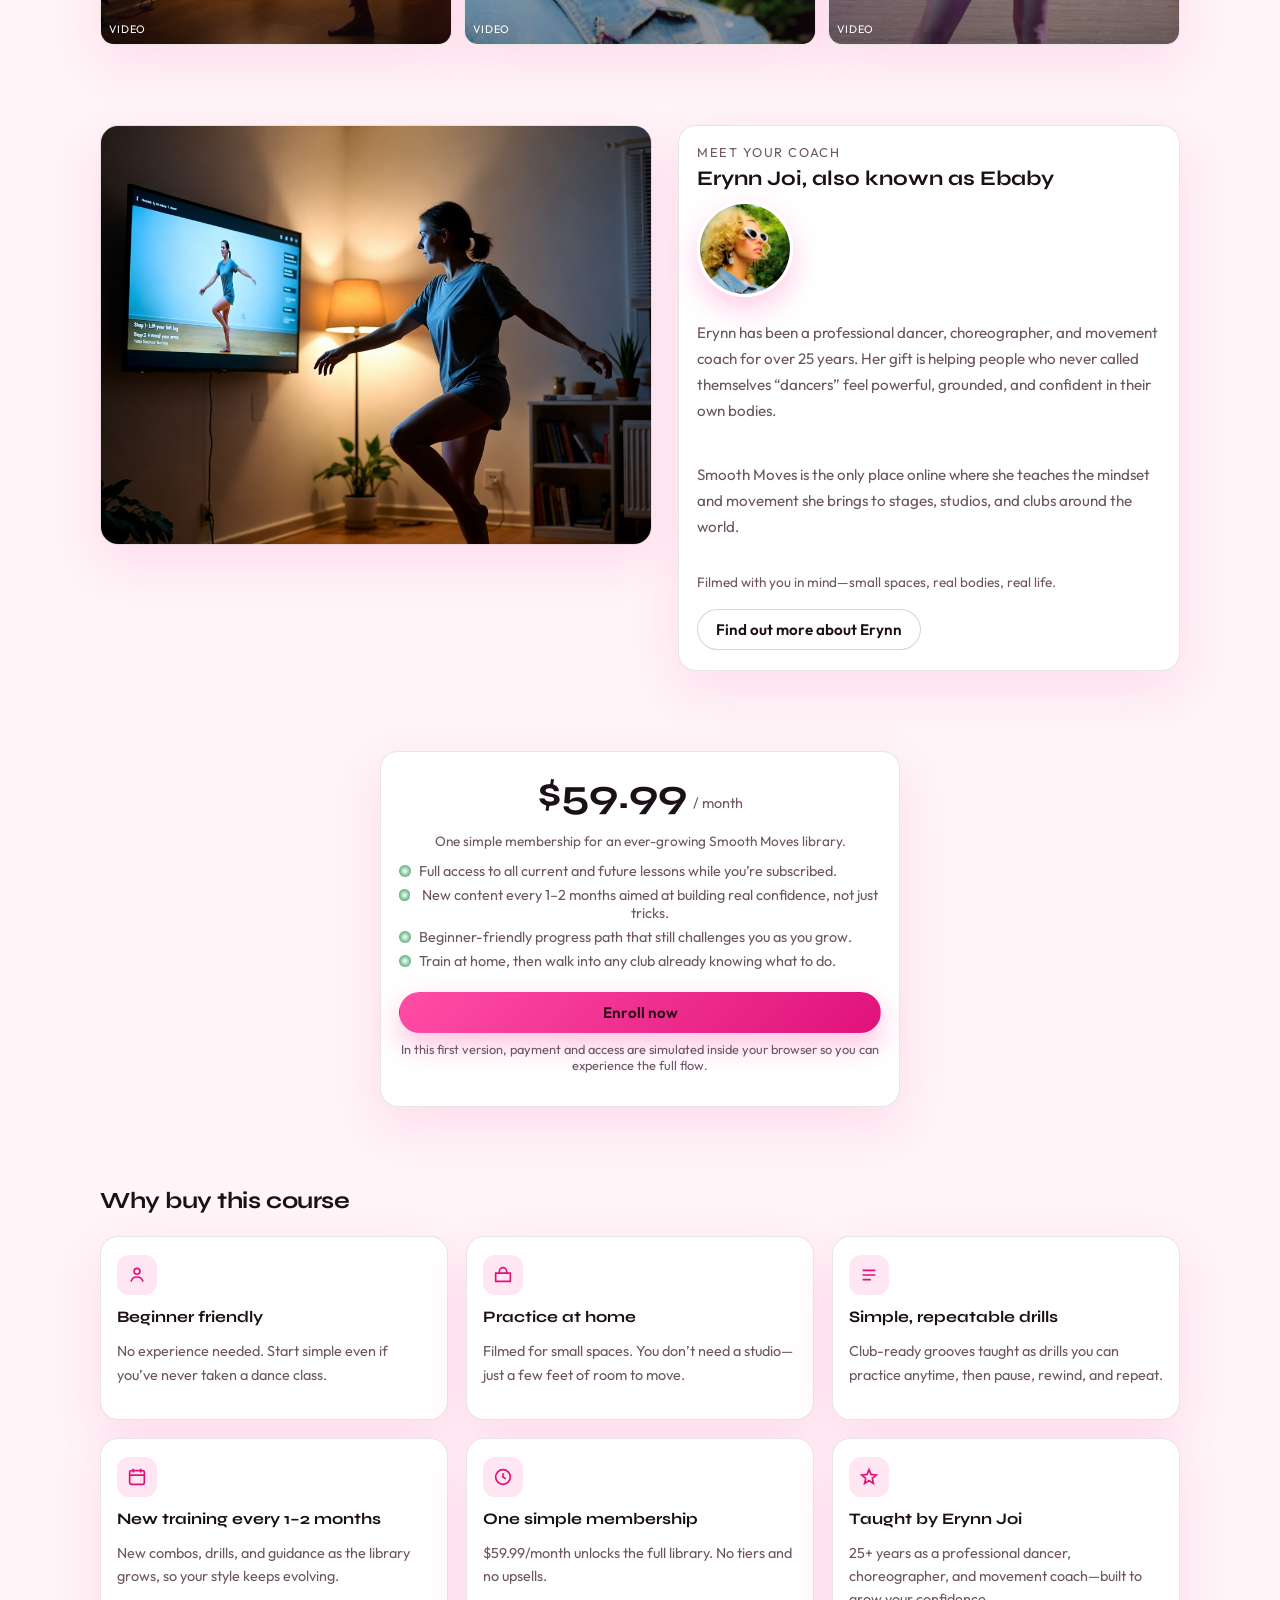
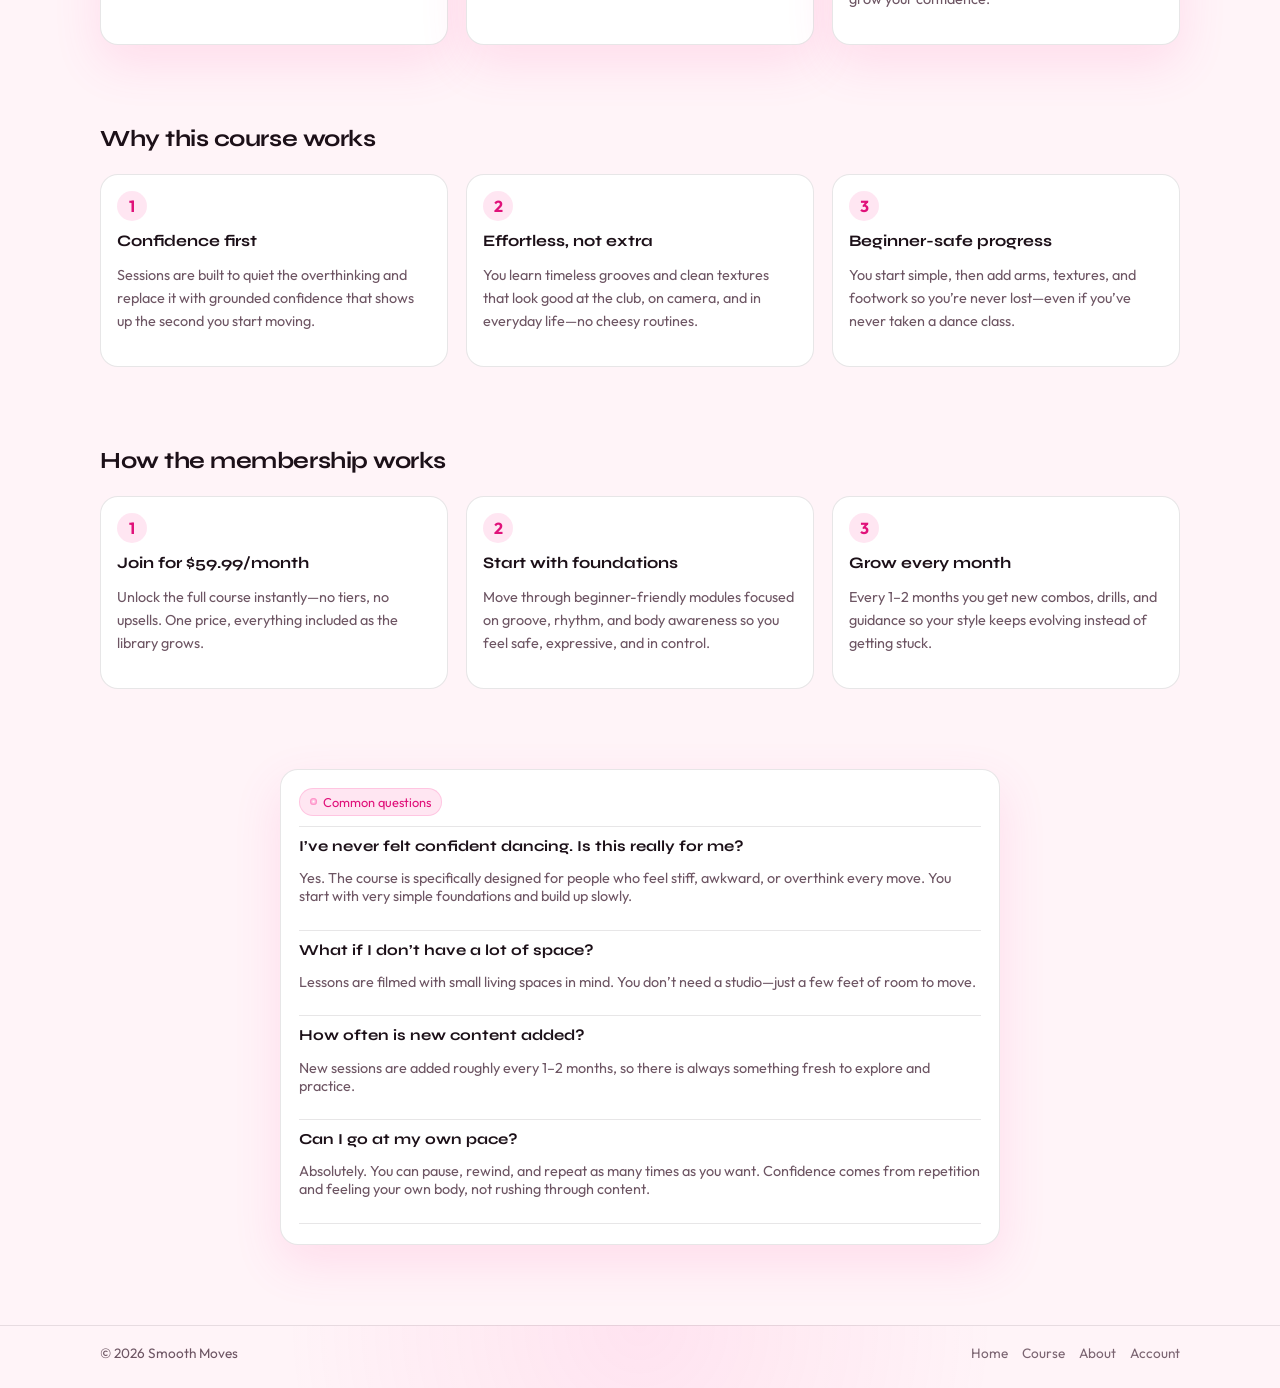
==== commit f08fe27b: "Switch Smooth Moves to a light theme and restyle the home page Use Syne for headings and Outfit for " ====
--- a/index.html
+++ b/index.html
@@ -26,6 +26,12 @@
       content="Learn club-ready grooves from pro dancer Erynn Joi (Ebaby) in simple, repeatable drills you can practice at home—no experience needed."
     />
     <meta name="twitter:image" content="https://plugin-factory-fl.github.io/ebaby_course/assets/lifestyle1.jpg" />
+    <link rel="preconnect" href="https://fonts.googleapis.com" />
+    <link rel="preconnect" href="https://fonts.gstatic.com" crossorigin />
+    <link
+      href="https://fonts.googleapis.com/css2?family=Outfit:wght@400;500;600;700&family=Syne:wght@600;700;800&display=swap"
+      rel="stylesheet"
+    />
     <link rel="stylesheet" href="styles.css" />
   </head>
   <body data-page="home">
@@ -52,6 +58,12 @@
     <main>
       <section class="hero">
         <div class="container">
+          <div class="hero-intro-video">
+            <p class="hero-video-kicker">Introductory Video</p>
+            <div class="hero-coach-video">
+              <img src="assets/Introductory_placeholder1.png" alt="Introductory video placeholder" class="intro-placeholder-img" />
+            </div>
+          </div>
           <div>
             <div class="hero-tagline">
               <span class="pill-dot"></span>
@@ -65,8 +77,48 @@
               <a href="account.html?start=1" class="btn btn-primary">Enroll now</a>
             </div>
           </div>
-          <div class="hero-lifestyle">
-            <img src="assets/lifestyle1.jpg" alt="Person dancing with confidence at home" />
+        </div>
+      </section>
+
+      <section class="section instagram-section" aria-label="Instagram feed placeholder">
+        <div class="container">
+          <div class="section-heading">
+            <div>
+              <h2 class="section-title">Follow along on Instagram</h2>
+              <p class="section-subtitle">A live Instagram feed will live here. This is a layout placeholder.</p>
+            </div>
+          </div>
+          <div class="instagram-grid">
+            <article class="instagram-tile">
+              <img src="assets/Introductory_placeholder1.png" alt="" />
+              <span class="instagram-play" aria-hidden="true">▶</span>
+              <span class="instagram-tile-label">Video</span>
+            </article>
+            <article class="instagram-tile">
+              <img src="assets/lifestyle1.jpg" alt="" />
+              <span class="instagram-play" aria-hidden="true">▶</span>
+              <span class="instagram-tile-label">Video</span>
+            </article>
+            <article class="instagram-tile">
+              <img src="assets/coach_pic.jpeg" alt="" />
+              <span class="instagram-play" aria-hidden="true">▶</span>
+              <span class="instagram-tile-label">Video</span>
+            </article>
+            <article class="instagram-tile">
+              <img src="assets/lifestyle1.jpg" alt="" />
+              <span class="instagram-play" aria-hidden="true">▶</span>
+              <span class="instagram-tile-label">Video</span>
+            </article>
+            <article class="instagram-tile">
+              <img src="assets/coach_pic.jpeg" alt="" />
+              <span class="instagram-play" aria-hidden="true">▶</span>
+              <span class="instagram-tile-label">Video</span>
+            </article>
+            <article class="instagram-tile">
+              <img src="assets/Introductory_placeholder1.png" alt="" />
+              <span class="instagram-play" aria-hidden="true">▶</span>
+              <span class="instagram-tile-label">Video</span>
+            </article>
           </div>
         </div>
       </section>
@@ -74,12 +126,7 @@
       <section class="section">
         <div class="container two-column">
           <div>
-            <div class="section-heading">
-              <h2 class="section-title">Introductory Video</h2>
-            </div>
-            <div class="hero-coach-video">
-              <img src="assets/Introductory_placeholder1.png" alt="Introductory video placeholder" class="intro-placeholder-img" />
-            </div>
+            <img src="assets/lifestyle1.jpg" alt="Person dancing with confidence at home" class="coach-side-photo" />
           </div>
           <div>
             <div class="about-card">
@@ -98,68 +145,6 @@
                 <a href="about.html" class="btn btn-secondary about-more-btn">Find out more about Erynn</a>
               </div>
             </div>
-          </div>
-        </div>
-      </section>
-
-      <section class="section">
-        <div class="container">
-          <div class="section-heading">
-            <h2 class="section-title">Why this course works</h2>
-          </div>
-          <div class="card-grid">
-            <article class="feature-card">
-              <div class="feature-icon">1</div>
-              <h3 class="feature-title">Confidence first</h3>
-              <p class="feature-body">
-                Sessions are built to quiet the overthinking and replace it with grounded confidence that shows up the second you start moving.
-              </p>
-            </article>
-            <article class="feature-card">
-              <div class="feature-icon">2</div>
-              <h3 class="feature-title">Effortless, not extra</h3>
-              <p class="feature-body">
-                You learn timeless grooves and clean textures that look good at the club, on camera, and in everyday life—no cheesy routines.
-              </p>
-            </article>
-            <article class="feature-card">
-              <div class="feature-icon">3</div>
-              <h3 class="feature-title">Beginner-safe progress</h3>
-              <p class="feature-body">
-                You start simple, then add arms, textures, and footwork so you’re never lost—even if you’ve never taken a dance class.
-              </p>
-            </article>
-          </div>
-        </div>
-      </section>
-
-      <section class="section">
-        <div class="container">
-          <div class="section-heading">
-            <h2 class="section-title">How the membership works</h2>
-          </div>
-          <div class="card-grid">
-            <article class="feature-card">
-              <div class="feature-icon">1</div>
-              <h3 class="feature-title">Join for $59.99/month</h3>
-              <p class="feature-body">
-                Unlock the full course instantly—no tiers, no upsells. One price, everything included as the library grows.
-              </p>
-            </article>
-            <article class="feature-card">
-              <div class="feature-icon">2</div>
-              <h3 class="feature-title">Start with foundations</h3>
-              <p class="feature-body">
-                Move through beginner-friendly modules focused on groove, rhythm, and body awareness so you feel safe, expressive, and in control.
-              </p>
-            </article>
-            <article class="feature-card">
-              <div class="feature-icon">3</div>
-              <h3 class="feature-title">Grow every month</h3>
-              <p class="feature-body">
-                Every 1–2 months you get new combos, drills, and guidance so your style keeps evolving instead of getting stuck.
-              </p>
-            </article>
           </div>
         </div>
       </section>
@@ -197,7 +182,142 @@
               In this first version, payment and access are simulated inside your browser so you can experience the full flow.
             </p>
           </div>
-          <div class="faq-card" style="margin-top: 20px;">
+        </div>
+      </section>
+
+      <section class="section">
+        <div class="container">
+          <div class="section-heading">
+            <h2 class="section-title">Why buy this course</h2>
+          </div>
+          <div class="benefit-grid">
+            <article class="benefit-card">
+              <div class="benefit-icon" aria-hidden="true">
+                <svg viewBox="0 0 24 24" fill="none" stroke="currentColor" stroke-width="1.8">
+                  <circle cx="12" cy="8" r="3.2" />
+                  <path d="M5.5 19.2c.8-3.2 3.2-5 6.5-5s5.7 1.8 6.5 5" />
+                </svg>
+              </div>
+              <h3 class="feature-title">Beginner friendly</h3>
+              <p class="feature-body">No experience needed. Start simple even if you’ve never taken a dance class.</p>
+            </article>
+            <article class="benefit-card">
+              <div class="benefit-icon" aria-hidden="true">
+                <svg viewBox="0 0 24 24" fill="none" stroke="currentColor" stroke-width="1.8">
+                  <path d="M4 10h16v9H4z" />
+                  <path d="M8 10V8a4 4 0 0 1 8 0v2" />
+                </svg>
+              </div>
+              <h3 class="feature-title">Practice at home</h3>
+              <p class="feature-body">Filmed for small spaces. You don’t need a studio—just a few feet of room to move.</p>
+            </article>
+            <article class="benefit-card">
+              <div class="benefit-icon" aria-hidden="true">
+                <svg viewBox="0 0 24 24" fill="none" stroke="currentColor" stroke-width="1.8">
+                  <path d="M5 7h14M5 12h14M5 17h9" />
+                </svg>
+              </div>
+              <h3 class="feature-title">Simple, repeatable drills</h3>
+              <p class="feature-body">Club-ready grooves taught as drills you can practice anytime, then pause, rewind, and repeat.</p>
+            </article>
+            <article class="benefit-card">
+              <div class="benefit-icon" aria-hidden="true">
+                <svg viewBox="0 0 24 24" fill="none" stroke="currentColor" stroke-width="1.8">
+                  <rect x="4" y="5" width="16" height="15" rx="2" />
+                  <path d="M8 3v4M16 3v4M4 10h16" />
+                </svg>
+              </div>
+              <h3 class="feature-title">New training every 1–2 months</h3>
+              <p class="feature-body">New combos, drills, and guidance as the library grows, so your style keeps evolving.</p>
+            </article>
+            <article class="benefit-card">
+              <div class="benefit-icon" aria-hidden="true">
+                <svg viewBox="0 0 24 24" fill="none" stroke="currentColor" stroke-width="1.8">
+                  <circle cx="12" cy="12" r="8" />
+                  <path d="M12 8v4l3 2" />
+                </svg>
+              </div>
+              <h3 class="feature-title">One simple membership</h3>
+              <p class="feature-body">$59.99/month unlocks the full library. No tiers and no upsells.</p>
+            </article>
+            <article class="benefit-card">
+              <div class="benefit-icon" aria-hidden="true">
+                <svg viewBox="0 0 24 24" fill="none" stroke="currentColor" stroke-width="1.8">
+                  <path d="M12 4l2.1 5.2L20 10l-4.4 3.5L16.8 19 12 15.8 7.2 19l1.2-5.5L4 10l5.9-.8z" />
+                </svg>
+              </div>
+              <h3 class="feature-title">Taught by Erynn Joi</h3>
+              <p class="feature-body">25+ years as a professional dancer, choreographer, and movement coach—built to grow your confidence.</p>
+            </article>
+          </div>
+        </div>
+      </section>
+
+      <section class="section">
+        <div class="container">
+          <div class="section-heading">
+            <h2 class="section-title">Why this course works</h2>
+          </div>
+          <div class="card-grid">
+            <article class="feature-card">
+              <div class="feature-icon">1</div>
+              <h3 class="feature-title">Confidence first</h3>
+              <p class="feature-body">
+                Sessions are built to quiet the overthinking and replace it with grounded confidence that shows up the second you start moving.
+              </p>
+            </article>
+            <article class="feature-card">
+              <div class="feature-icon">2</div>
+              <h3 class="feature-title">Effortless, not extra</h3>
+              <p class="feature-body">
+                You learn timeless grooves and clean textures that look good at the club, on camera, and in everyday life—no cheesy routines.
+              </p>
+            </article>
+            <article class="feature-card">
+              <div class="feature-icon">3</div>
+              <h3 class="feature-title">Beginner-safe progress</h3>
+              <p class="feature-body">
+                You start simple, then add arms, textures, and footwork so you’re never lost—even if you’ve never taken a dance class.
+              </p>
+            </article>
+          </div>
+        </div>
+      </section>
+
+      <section class="section">
+        <div class="container">
+          <div class="section-heading">
+            <h2 class="section-title">How the membership works</h2>
+          </div>
+          <div class="card-grid">
+            <article class="feature-card">
+              <div class="feature-icon">1</div>
+              <h3 class="feature-title">Join for $59.99/month</h3>
+              <p class="feature-body">
+                Unlock the full course instantly—no tiers, no upsells. One price, everything included as the library grows.
+              </p>
+            </article>
+            <article class="feature-card">
+              <div class="feature-icon">2</div>
+              <h3 class="feature-title">Start with foundations</h3>
+              <p class="feature-body">
+                Move through beginner-friendly modules focused on groove, rhythm, and body awareness so you feel safe, expressive, and in control.
+              </p>
+            </article>
+            <article class="feature-card">
+              <div class="feature-icon">3</div>
+              <h3 class="feature-title">Grow every month</h3>
+              <p class="feature-body">
+                Every 1–2 months you get new combos, drills, and guidance so your style keeps evolving instead of getting stuck.
+              </p>
+            </article>
+          </div>
+        </div>
+      </section>
+
+      <section class="section">
+        <div class="container">
+          <div class="faq-card">
             <div class="pill">
               <span class="pill-dot"></span>
               Common questions
--- a/styles.css
+++ b/styles.css
@@ -1,15 +1,20 @@
 :root {
-  --bg: #050309;
-  --bg-elevated: #100b1a;
+  --bg: #fff4f8;
+  --bg-elevated: #ffffff;
+  --bg-card: #ffffff;
   --accent: #ff4da6;
-  --accent-soft: rgba(255, 77, 166, 0.12);
-  --accent-strong: #ff85c2;
-  --text-primary: #ffffff;
-  --text-muted: #b0a7c4;
-  --border-subtle: rgba(255, 255, 255, 0.08);
-  --danger: #ff4d6a;
-  --success: #32d46b;
-  --shadow-soft: 0 24px 80px rgba(0, 0, 0, 0.75);
+  --accent-soft: rgba(255, 77, 166, 0.14);
+  --accent-strong: #e0127a;
+  --text-primary: #1c1018;
+  --text-muted: #6d5563;
+  --border-subtle: rgba(28, 16, 24, 0.1);
+  --danger: #d01746;
+  --success: #1a8f48;
+  --shadow-soft: 0 18px 48px rgba(255, 77, 166, 0.14);
+  --overlay: rgba(28, 16, 24, 0.4);
+  --input-bg: #fffafc;
+  --font-display: "Syne", system-ui, sans-serif;
+  --font-body: "Outfit", system-ui, sans-serif;
   --radius-lg: 18px;
   --radius-md: 12px;
   --radius-sm: 999px;
@@ -23,6 +28,11 @@
   box-sizing: border-box;
 }
 
+html {
+  color-scheme: light;
+  background-color: var(--bg);
+}
+
 html,
 body {
   margin: 0;
@@ -31,10 +41,22 @@
 }
 
 body {
-  font-family: system-ui, -apple-system, BlinkMacSystemFont, "SF Pro Text", sans-serif;
-  background: radial-gradient(circle at top left, #22092e 0, #050309 45%, #020106 100%);
+  font-family: var(--font-body);
+  background: radial-gradient(circle at top left, #ffe4f1 0, var(--bg) 42%, #fff8fb 100%);
   color: var(--text-primary);
   -webkit-font-smoothing: antialiased;
+}
+
+h1,
+h2,
+h3,
+.section-title,
+.logo-mark,
+.pricing-amount,
+.about-page-title,
+.about-title,
+.feature-title {
+  font-family: var(--font-display);
 }
 
 a {
@@ -63,8 +85,8 @@
   top: 0;
   z-index: 40;
   backdrop-filter: blur(18px);
-  background: linear-gradient(to bottom, rgba(5, 3, 9, 0.96), rgba(5, 3, 9, 0.8), transparent);
-  border-bottom: 1px solid rgba(255, 255, 255, 0.04);
+  background: linear-gradient(to bottom, rgba(255, 244, 248, 0.96), rgba(255, 244, 248, 0.82), transparent);
+  border-bottom: 1px solid var(--border-subtle);
 }
 
 .header-inner {
@@ -86,9 +108,11 @@
   line-height: 1.1;
   padding: 8px 18px 9px;
   border-radius: 999px;
-  border: 1px solid rgba(255, 255, 255, 0.14);
-  background: radial-gradient(circle at top left, rgba(255, 255, 255, 0.12), rgba(16, 11, 26, 0.9));
+  border: 1px solid rgba(255, 77, 166, 0.28);
+  background: var(--bg-elevated);
+  box-shadow: 0 8px 24px rgba(255, 77, 166, 0.12);
   flex-shrink: 0;
+  color: var(--text-primary);
 }
 
 .logo-mark {
@@ -121,13 +145,13 @@
 }
 
 .nav-link:hover {
-  background-color: rgba(255, 255, 255, 0.06);
+  background-color: var(--accent-soft);
   color: var(--text-primary);
 }
 
 .nav-link.is-active {
-  color: var(--text-primary);
-  background-color: rgba(255, 255, 255, 0.12);
+  color: var(--accent-strong);
+  background-color: var(--accent-soft);
 }
 
 .nav-cta {
@@ -142,8 +166,9 @@
   padding: 10px 18px;
   border-radius: var(--radius-sm);
   border: 1px solid transparent;
+  font-family: var(--font-body);
   font-size: 0.95rem;
-  font-weight: 500;
+  font-weight: 600;
   cursor: pointer;
   transition: transform var(--transition-fast), box-shadow var(--transition-fast), background-color var(--transition-fast), border-color var(--transition-fast), color var(--transition-fast);
   white-space: nowrap;
@@ -151,23 +176,24 @@
 
 .btn-primary {
   background: linear-gradient(135deg, var(--accent), var(--accent-strong));
-  color: #080310;
-  box-shadow: 0 18px 45px rgba(255, 77, 166, 0.45);
+  color: #2a0818;
+  box-shadow: 0 12px 28px rgba(255, 77, 166, 0.35);
 }
 
 .btn-primary:hover {
   transform: translateY(-1px) translateZ(0);
-  box-shadow: 0 24px 65px rgba(255, 77, 166, 0.55);
+  box-shadow: 0 16px 36px rgba(255, 77, 166, 0.42);
 }
 
 .btn-secondary {
-  background-color: rgba(255, 255, 255, 0.02);
-  border-color: rgba(255, 255, 255, 0.16);
+  background-color: var(--bg-elevated);
+  border-color: rgba(28, 16, 24, 0.18);
   color: var(--text-primary);
 }
 
 .btn-secondary:hover {
-  background-color: rgba(255, 255, 255, 0.08);
+  background-color: var(--accent-soft);
+  border-color: var(--accent);
 }
 
 .btn-ghost {
@@ -181,9 +207,9 @@
 }
 
 .site-footer {
-  border-top: 1px solid rgba(255, 255, 255, 0.06);
+  border-top: 1px solid var(--border-subtle);
   padding: 18px 0 26px;
-  background: radial-gradient(circle at top, rgba(139, 92, 246, 0.16), transparent 55%);
+  background: radial-gradient(circle at top, rgba(255, 77, 166, 0.1), transparent 55%);
   margin-top: 40px;
 }
 
@@ -198,6 +224,8 @@
 
 .footer-right {
   display: flex;
+  flex-wrap: wrap;
+  justify-content: flex-end;
   gap: 14px;
 }
 
@@ -215,7 +243,7 @@
 
 .top-banner {
   width: 100%;
-  border-bottom: 1px solid rgba(255, 255, 255, 0.08);
+  border-bottom: 1px solid var(--border-subtle);
 }
 
 .top-banner img {
@@ -232,7 +260,7 @@
 
 .hero .container {
   display: grid;
-  grid-template-columns: minmax(0, 1.3fr) minmax(0, 1.1fr);
+  grid-template-columns: minmax(0, 1.15fr) minmax(0, 1fr);
   gap: 48px;
   align-items: center;
 }
@@ -270,12 +298,12 @@
   gap: 8px;
   padding: 4px 10px;
   border-radius: 999px;
-  border: 1px solid rgba(255, 255, 255, 0.12);
-  background-color: rgba(0, 0, 0, 0.45);
+  border: 1px solid rgba(255, 77, 166, 0.22);
+  background-color: var(--accent-soft);
   font-size: 0.78rem;
   text-transform: uppercase;
   letter-spacing: 0.12em;
-  color: var(--text-muted);
+  color: var(--accent-strong);
   margin-bottom: 14px;
 }
 
@@ -288,8 +316,8 @@
 
 .hero-card {
   border-radius: var(--radius-lg);
-  border: 1px solid rgba(255, 255, 255, 0.12);
-  background: radial-gradient(circle at top, rgba(255, 255, 255, 0.1), rgba(5, 3, 9, 0.95));
+  border: 1px solid var(--border-subtle);
+  background: var(--bg-card);
   padding: 18px 18px 18px 20px;
   box-shadow: var(--shadow-soft);
   position: relative;
@@ -335,8 +363,8 @@
 
 .chip {
   border-radius: 999px;
-  border: 1px solid rgba(255, 255, 255, 0.22);
-  background-color: rgba(0, 0, 0, 0.36);
+  border: 1px solid var(--border-subtle);
+  background-color: var(--accent-soft);
   padding: 3px 9px;
   font-size: 0.75rem;
   color: var(--text-primary);
@@ -433,7 +461,7 @@
   border-radius: var(--radius-lg);
   object-fit: cover;
   box-shadow: var(--shadow-soft);
-  border: 1px solid rgba(255, 255, 255, 0.1);
+  border: 1px solid var(--border-subtle);
 }
 
 .about-photo-wide {
@@ -447,7 +475,7 @@
   text-align: center;
   border-radius: var(--radius-lg);
   border: 1px solid var(--border-subtle);
-  background-color: rgba(5, 3, 9, 0.9);
+  background-color: var(--bg-card);
   padding: 28px 24px 24px;
   box-shadow: var(--shadow-soft);
 }
@@ -496,7 +524,7 @@
 .feature-card {
   border-radius: var(--radius-lg);
   border: 1px solid var(--border-subtle);
-  background-color: rgba(5, 3, 9, 0.9);
+  background-color: var(--bg-card);
   padding: 16px 16px 18px;
 }
 
@@ -505,6 +533,8 @@
   height: 30px;
   border-radius: 999px;
   background-color: var(--accent-soft);
+  color: var(--accent-strong);
+  font-weight: 700;
   display: flex;
   align-items: center;
   justify-content: center;
@@ -534,9 +564,9 @@
 .faq-card {
   border-radius: var(--radius-lg);
   border: 1px solid var(--border-subtle);
-  background-color: rgba(5, 3, 9, 0.9);
+  background-color: var(--bg-card);
   padding: 18px 18px 20px;
-  box-shadow: 0 18px 60px rgba(0, 0, 0, 0.65);
+  box-shadow: var(--shadow-soft);
 }
 
 .pricing-card {
@@ -545,6 +575,12 @@
   text-align: center;
 }
 
+.faq-card {
+  max-width: 720px;
+  margin-left: auto;
+  margin-right: auto;
+}
+
 .about-eyebrow {
   font-size: 0.8rem;
   text-transform: uppercase;
@@ -568,9 +604,9 @@
   width: 80px;
   height: 80px;
   border-radius: 999px;
-  background: radial-gradient(circle at top, #ffb3dd, #5b1640);
-  border: 3px solid rgba(255, 255, 255, 0.75);
-  box-shadow: 0 20px 45px rgba(0, 0, 0, 0.8);
+  background: radial-gradient(circle at top, #ffb3dd, #ff4da6);
+  border: 3px solid #fff;
+  box-shadow: 0 12px 28px rgba(255, 77, 166, 0.28);
 }
 
 .coach-avatar {
@@ -578,8 +614,8 @@
   height: 96px;
   border-radius: 999px;
   object-fit: cover;
-  border: 3px solid rgba(255, 255, 255, 0.75);
-  box-shadow: 0 20px 45px rgba(0, 0, 0, 0.8);
+  border: 3px solid #fff;
+  box-shadow: 0 12px 28px rgba(255, 77, 166, 0.28);
 }
 
 .about-meta {
@@ -596,20 +632,116 @@
 
 .intro-placeholder-img {
   width: 100%;
-  max-height: 360px;
+  max-height: 420px;
   object-fit: cover;
   border-radius: var(--radius-lg);
   box-shadow: var(--shadow-soft);
+  border: 1px solid var(--border-subtle);
+}
+
+.hero-video-kicker {
+  font-family: var(--font-display);
+  font-size: 0.78rem;
+  text-transform: uppercase;
+  letter-spacing: 0.14em;
+  color: var(--accent-strong);
+  margin: 0 0 10px;
+}
+
+.coach-side-photo {
+  width: 100%;
+  border-radius: var(--radius-lg);
+  object-fit: cover;
+  max-height: 420px;
+  box-shadow: var(--shadow-soft);
+  border: 1px solid var(--border-subtle);
+}
+
+.instagram-grid {
+  display: grid;
+  grid-template-columns: repeat(3, minmax(0, 1fr));
+  gap: 12px;
+}
+
+.instagram-tile {
+  position: relative;
+  aspect-ratio: 4 / 5;
+  border-radius: 14px;
+  overflow: hidden;
+  border: 1px solid var(--border-subtle);
+  background: var(--bg-card);
+  box-shadow: var(--shadow-soft);
+}
+
+.instagram-tile img {
+  width: 100%;
+  height: 100%;
+  object-fit: cover;
+}
+
+.instagram-play {
+  position: absolute;
+  inset: 0;
+  display: flex;
+  align-items: center;
+  justify-content: center;
+  color: #fff;
+  font-size: 1.15rem;
+  text-shadow: 0 2px 8px rgba(0, 0, 0, 0.45);
+  background: linear-gradient(to top, rgba(28, 16, 24, 0.35), transparent 55%);
+  pointer-events: none;
+}
+
+.instagram-tile-label {
+  position: absolute;
+  left: 8px;
+  bottom: 8px;
+  z-index: 1;
+  font-size: 0.68rem;
+  letter-spacing: 0.08em;
+  text-transform: uppercase;
+  color: #fff;
+}
+
+.benefit-grid {
+  display: grid;
+  grid-template-columns: repeat(3, minmax(0, 1fr));
+  gap: 18px;
+}
+
+.benefit-card {
+  border-radius: var(--radius-lg);
+  border: 1px solid var(--border-subtle);
+  background-color: var(--bg-card);
+  padding: 18px 16px 18px;
+  box-shadow: var(--shadow-soft);
+}
+
+.benefit-icon {
+  width: 40px;
+  height: 40px;
+  border-radius: 12px;
+  background-color: var(--accent-soft);
+  color: var(--accent-strong);
+  display: flex;
+  align-items: center;
+  justify-content: center;
+  margin-bottom: 12px;
+}
+
+.benefit-icon svg {
+  width: 22px;
+  height: 22px;
 }
 
 .hero-video-frame {
   width: 240px;
   max-width: 100%;
   border-radius: 18px;
-  border: 1px solid rgba(255, 255, 255, 0.18);
-  background: radial-gradient(circle at top, rgba(255, 255, 255, 0.08), rgba(5, 3, 9, 0.95));
+  border: 1px solid var(--border-subtle);
+  background: var(--bg-card);
   padding: 10px 12px;
-  box-shadow: 0 18px 50px rgba(0, 0, 0, 0.75);
+  box-shadow: var(--shadow-soft);
 }
 
 .hero-video-label {
@@ -697,20 +829,20 @@
   gap: 6px;
   padding: 5px 10px;
   border-radius: 999px;
-  background-color: rgba(0, 0, 0, 0.45);
-  border: 1px solid rgba(255, 255, 255, 0.16);
+  background-color: var(--accent-soft);
+  border: 1px solid rgba(255, 77, 166, 0.22);
   font-size: 0.8rem;
-  color: var(--text-muted);
+  color: var(--accent-strong);
 }
 
 .faq-list {
-  border-top: 1px solid rgba(255, 255, 255, 0.08);
+  border-top: 1px solid var(--border-subtle);
   margin-top: 10px;
 }
 
 .faq-item {
   padding: 10px 0;
-  border-bottom: 1px solid rgba(255, 255, 255, 0.06);
+  border-bottom: 1px solid var(--border-subtle);
 }
 
 .faq-question {
@@ -738,7 +870,7 @@
 .course-sidebar {
   border-radius: var(--radius-lg);
   border: 1px solid var(--border-subtle);
-  background-color: rgba(5, 3, 9, 0.96);
+  background-color: var(--bg-card);
   padding: 10px 12px 12px;
   overflow-y: auto;
 }
@@ -746,7 +878,7 @@
 .course-main {
   border-radius: var(--radius-lg);
   border: 1px solid var(--border-subtle);
-  background-color: rgba(5, 3, 9, 0.96);
+  background-color: var(--bg-card);
   padding: 10px 12px 12px;
   display: flex;
   flex-direction: column;
@@ -755,8 +887,8 @@
 .course-video-wrapper {
   border-radius: var(--radius-md);
   overflow: hidden;
-  background-color: #000;
-  border: 1px solid rgba(255, 255, 255, 0.1);
+  background-color: #1c1018;
+  border: 1px solid var(--border-subtle);
 }
 
 .lesson-video {
@@ -835,14 +967,14 @@
 }
 
 .lesson-button:hover {
-  background-color: rgba(255, 255, 255, 0.04);
+  background-color: var(--accent-soft);
   color: var(--text-primary);
 }
 
 .lesson-button.is-active {
-  background-color: rgba(255, 255, 255, 0.08);
-  border-color: rgba(255, 255, 255, 0.14);
-  color: var(--text-primary);
+  background-color: var(--accent-soft);
+  border-color: rgba(255, 77, 166, 0.35);
+  color: var(--accent-strong);
 }
 
 .lesson-label {
@@ -858,7 +990,7 @@
   width: 10px;
   height: 10px;
   border-radius: 999px;
-  background-color: rgba(255, 255, 255, 0.14);
+  background-color: rgba(28, 16, 24, 0.16);
 }
 
 .lesson-progress-dot.is-complete {
@@ -877,7 +1009,7 @@
   width: 100%;
   border-radius: var(--radius-lg);
   border: 1px solid var(--border-subtle);
-  background-color: rgba(5, 3, 9, 0.96);
+  background-color: var(--bg-card);
   padding: 22px 20px 20px;
   text-align: center;
   box-shadow: var(--shadow-soft);
@@ -906,7 +1038,7 @@
   max-width: 440px;
   border-radius: var(--radius-lg);
   border: 1px solid var(--border-subtle);
-  background-color: rgba(5, 3, 9, 0.96);
+  background-color: var(--bg-card);
   padding: 24px 22px 22px;
   box-shadow: var(--shadow-soft);
 }
@@ -940,12 +1072,13 @@
 
 .field input {
   border-radius: 10px;
-  border: 1px solid rgba(255, 255, 255, 0.18);
-  background-color: rgba(2, 1, 6, 0.98);
+  border: 1px solid var(--border-subtle);
+  background-color: var(--input-bg);
   padding: 9px 10px;
   color: var(--text-primary);
   outline: none;
   font-size: 0.92rem;
+  font-family: inherit;
 }
 
 .field input:focus {
@@ -1041,7 +1174,7 @@
 .course-picker-backdrop {
   position: absolute;
   inset: 0;
-  background: rgba(5, 3, 9, 0.78);
+  background: var(--overlay);
   backdrop-filter: blur(12px);
 }
 
@@ -1052,7 +1185,7 @@
   max-width: 440px;
   border-radius: var(--radius-lg);
   border: 1px solid var(--border-subtle);
-  background-color: rgba(16, 11, 26, 0.98);
+  background-color: var(--bg-card);
   padding: 24px 22px 22px;
   box-shadow: var(--shadow-soft);
 }
@@ -1070,7 +1203,7 @@
   height: 36px;
   border: none;
   border-radius: 999px;
-  background: rgba(255, 255, 255, 0.06);
+  background: var(--accent-soft);
   color: var(--text-primary);
   font-size: 1.5rem;
   line-height: 1;
@@ -1078,7 +1211,7 @@
 }
 
 .course-picker-close:hover {
-  background: rgba(255, 255, 255, 0.12);
+  background: rgba(255, 77, 166, 0.22);
 }
 
 .course-option-list {
@@ -1100,8 +1233,8 @@
   gap: 12px;
   padding: 14px 14px;
   border-radius: var(--radius-md);
-  border: 1px solid rgba(255, 255, 255, 0.14);
-  background-color: rgba(5, 3, 9, 0.55);
+  border: 1px solid var(--border-subtle);
+  background-color: var(--input-bg);
   cursor: pointer;
   position: relative;
 }
@@ -1120,7 +1253,7 @@
   margin-top: 2px;
   flex-shrink: 0;
   border-radius: 999px;
-  border: 2px solid rgba(255, 255, 255, 0.35);
+  border: 2px solid rgba(28, 16, 24, 0.28);
   background: transparent;
 }
 
@@ -1201,8 +1334,13 @@
     text-align: left;
   }
 
-  .card-grid {
+  .card-grid,
+  .benefit-grid {
     grid-template-columns: repeat(2, minmax(0, 1fr));
+  }
+
+  .instagram-grid {
+    grid-template-columns: repeat(3, minmax(0, 1fr));
   }
 
   .two-column {
@@ -1262,8 +1400,13 @@
     max-width: none;
   }
 
-  .card-grid {
+  .card-grid,
+  .benefit-grid {
     grid-template-columns: minmax(0, 1fr);
+  }
+
+  .instagram-grid {
+    grid-template-columns: repeat(2, minmax(0, 1fr));
   }
 
   .section-heading {
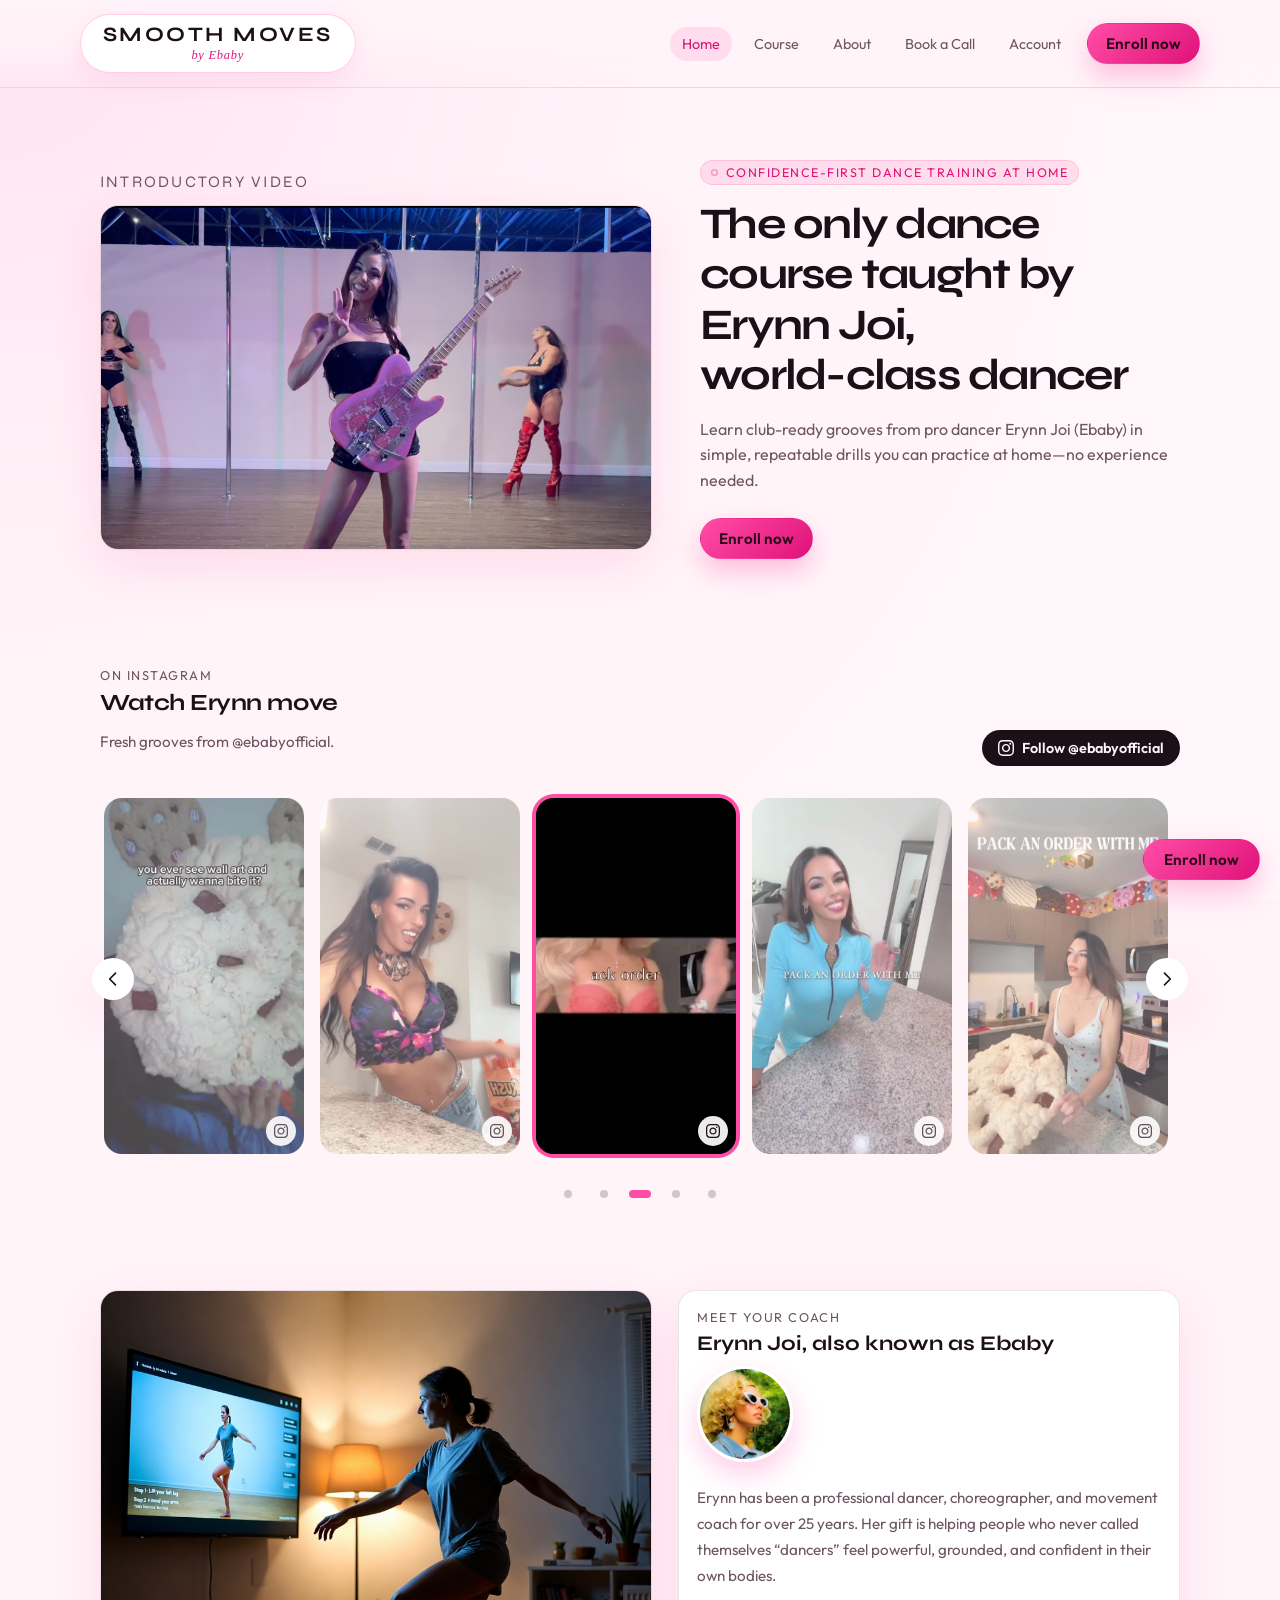
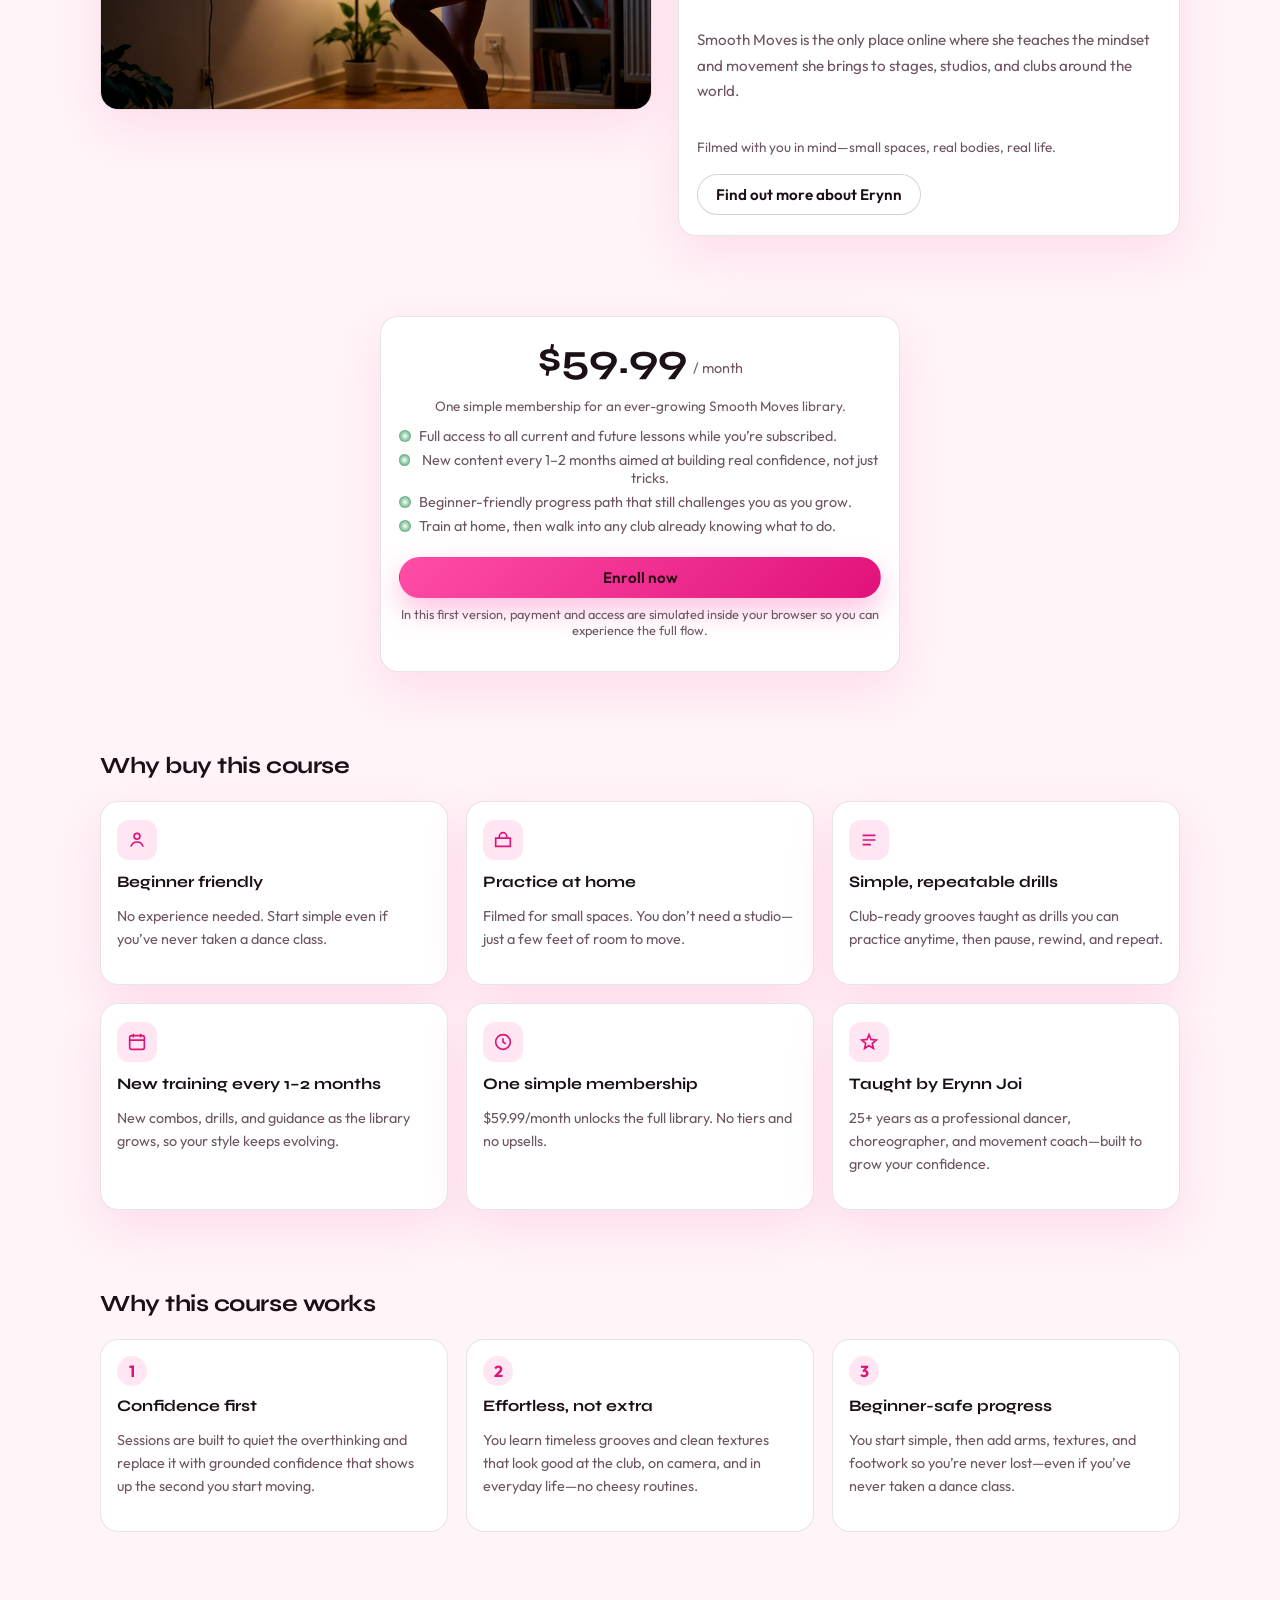
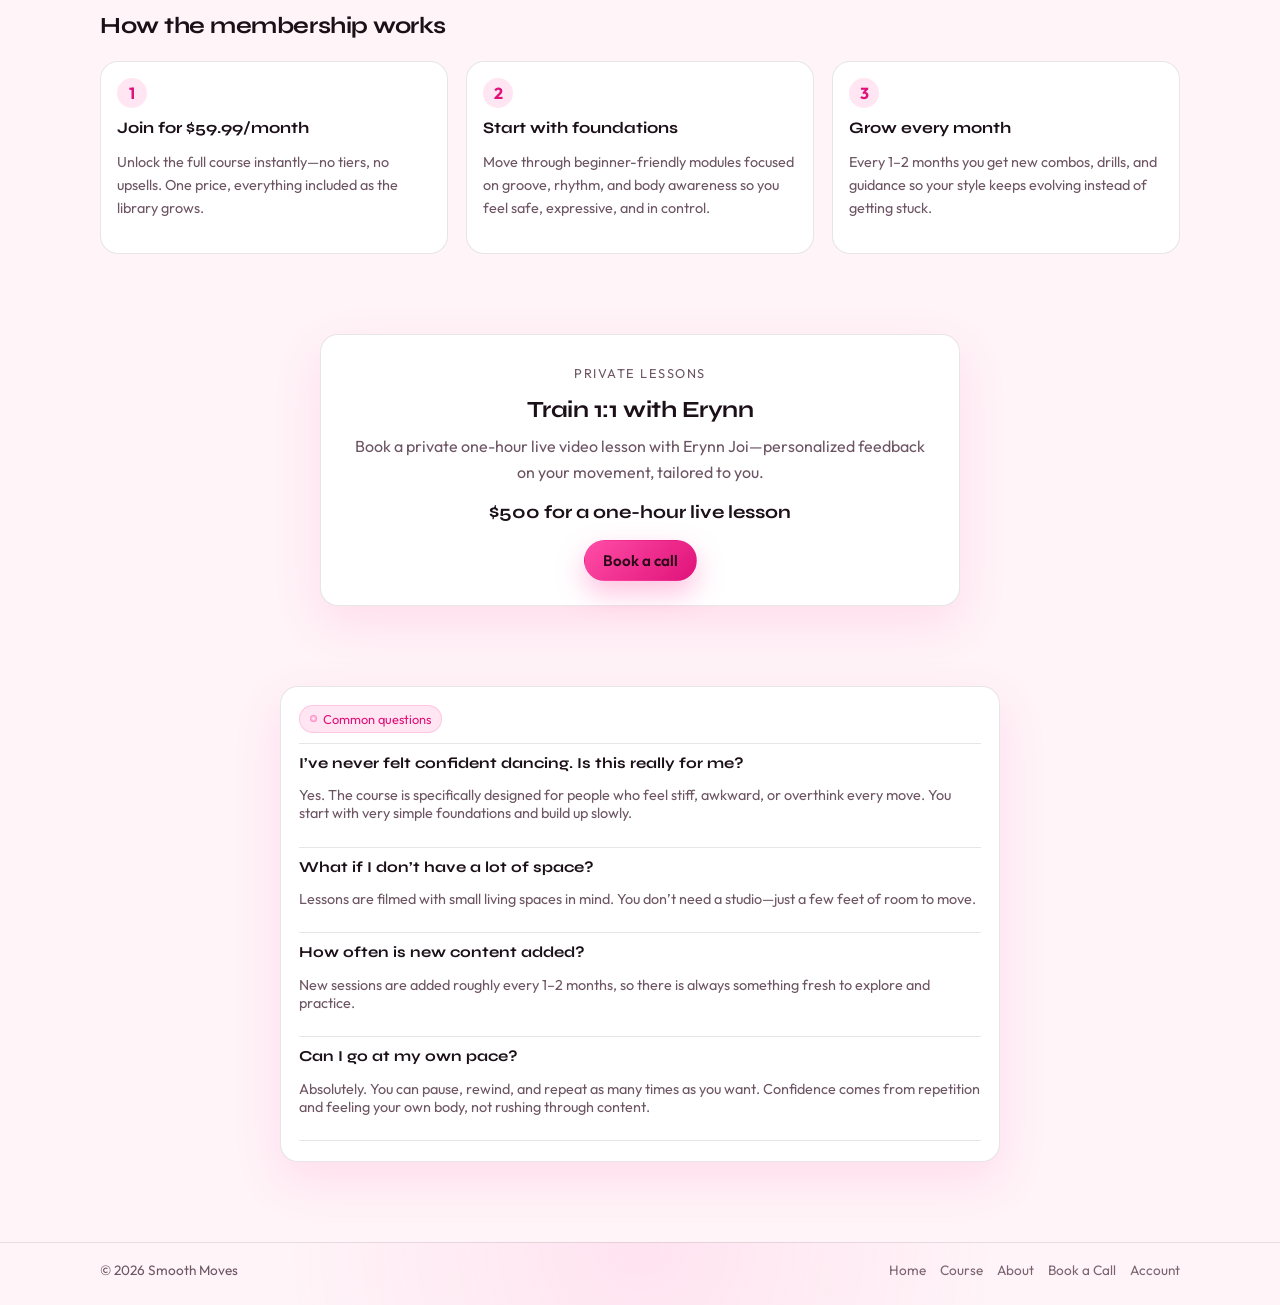
==== commit 485b00d3: "Add Instagram reel carousel and 1:1 lesson booking Replace the Instagram placeholder with a snap-scr" ====
--- a/index.html
+++ b/index.html
@@ -45,6 +45,7 @@
           <a href="index.html" class="nav-link" data-nav="home">Home</a>
           <a href="course.html" class="nav-link" data-nav="course">Course</a>
           <a href="about.html" class="nav-link" data-nav="about">About</a>
+          <a href="book.html" class="nav-link" data-nav="book">Book a Call</a>
           <a href="account.html" class="nav-link" data-nav="account">Account</a>
           <a href="account.html?start=1" class="btn btn-primary nav-cta">Enroll now</a>
         </nav>
@@ -80,46 +81,40 @@
         </div>
       </section>
 
-      <section class="section instagram-section" aria-label="Instagram feed placeholder">
-        <div class="container">
-          <div class="section-heading">
+      <section class="section instagram-section" data-instagram-section aria-label="Instagram videos from Erynn Joi">
+        <div class="container">
+          <div class="instagram-header">
             <div>
-              <h2 class="section-title">Follow along on Instagram</h2>
-              <p class="section-subtitle">A live Instagram feed will live here. This is a layout placeholder.</p>
-            </div>
-          </div>
-          <div class="instagram-grid">
-            <article class="instagram-tile">
-              <img src="assets/Introductory_placeholder1.png" alt="" />
-              <span class="instagram-play" aria-hidden="true">▶</span>
-              <span class="instagram-tile-label">Video</span>
-            </article>
-            <article class="instagram-tile">
-              <img src="assets/lifestyle1.jpg" alt="" />
-              <span class="instagram-play" aria-hidden="true">▶</span>
-              <span class="instagram-tile-label">Video</span>
-            </article>
-            <article class="instagram-tile">
-              <img src="assets/coach_pic.jpeg" alt="" />
-              <span class="instagram-play" aria-hidden="true">▶</span>
-              <span class="instagram-tile-label">Video</span>
-            </article>
-            <article class="instagram-tile">
-              <img src="assets/lifestyle1.jpg" alt="" />
-              <span class="instagram-play" aria-hidden="true">▶</span>
-              <span class="instagram-tile-label">Video</span>
-            </article>
-            <article class="instagram-tile">
-              <img src="assets/coach_pic.jpeg" alt="" />
-              <span class="instagram-play" aria-hidden="true">▶</span>
-              <span class="instagram-tile-label">Video</span>
-            </article>
-            <article class="instagram-tile">
-              <img src="assets/Introductory_placeholder1.png" alt="" />
-              <span class="instagram-play" aria-hidden="true">▶</span>
-              <span class="instagram-tile-label">Video</span>
-            </article>
-          </div>
+              <p class="about-eyebrow">On Instagram</p>
+              <h2 class="section-title">Watch Erynn move</h2>
+              <p class="section-subtitle">Fresh grooves from @ebabyofficial.</p>
+            </div>
+            <a
+              class="instagram-follow"
+              href="https://www.instagram.com/ebabyofficial/"
+              target="_blank"
+              rel="noreferrer"
+            >
+              <svg viewBox="0 0 24 24" aria-hidden="true" fill="currentColor">
+                <path d="M12 2.163c3.204 0 3.584.012 4.85.07 3.252.148 4.771 1.691 4.919 4.919.058 1.265.069 1.645.069 4.849 0 3.205-.012 3.584-.069 4.849-.149 3.225-1.664 4.771-4.919 4.919-1.266.058-1.644.07-4.85.07-3.204 0-3.584-.012-4.849-.07-3.26-.149-4.771-1.699-4.919-4.92-.058-1.265-.07-1.644-.07-4.849 0-3.204.013-3.583.07-4.849.149-3.227 1.664-4.771 4.919-4.919 1.266-.057 1.645-.069 4.849-.069zm0-2.163c-3.259 0-3.667.014-4.947.072-4.358.2-6.78 2.618-6.98 6.98-.059 1.281-.073 1.689-.073 4.948 0 3.259.014 3.668.072 4.948.2 4.358 2.618 6.78 6.98 6.98 1.281.058 1.689.072 4.948.072 3.259 0 3.668-.014 4.948-.072 4.354-.2 6.782-2.618 6.979-6.98.059-1.28.073-1.689.073-4.948 0-3.259-.014-3.667-.072-4.947-.196-4.354-2.617-6.78-6.979-6.98-1.281-.059-1.69-.073-4.949-.073zm0 5.838c-3.403 0-6.162 2.759-6.162 6.162s2.759 6.163 6.162 6.163 6.162-2.759 6.162-6.163c0-3.403-2.759-6.162-6.162-6.162zm0 10.162c-2.209 0-4-1.79-4-4 0-2.209 1.791-4 4-4s4 1.791 4 4c0 2.21-1.791 4-4 4zm6.406-11.845c-.796 0-1.441.645-1.441 1.44s.645 1.44 1.441 1.44c.795 0 1.439-.645 1.439-1.44s-.644-1.44-1.439-1.44z" />
+              </svg>
+              Follow @ebabyofficial
+            </a>
+          </div>
+          <div class="instagram-carousel-wrap">
+            <button type="button" class="instagram-nav instagram-nav-prev" data-instagram-prev aria-label="Previous video">
+              <svg viewBox="0 0 24 24" fill="none" stroke="currentColor" stroke-width="2" aria-hidden="true">
+                <path stroke-linecap="round" stroke-linejoin="round" d="M15 19l-7-7 7-7" />
+              </svg>
+            </button>
+            <div class="instagram-track" data-instagram-track></div>
+            <button type="button" class="instagram-nav instagram-nav-next" data-instagram-next aria-label="Next video">
+              <svg viewBox="0 0 24 24" fill="none" stroke="currentColor" stroke-width="2" aria-hidden="true">
+                <path stroke-linecap="round" stroke-linejoin="round" d="M9 5l7 7-7 7" />
+              </svg>
+            </button>
+          </div>
+          <div class="instagram-dots" data-instagram-dots></div>
         </div>
       </section>
 
@@ -317,6 +312,20 @@
 
       <section class="section">
         <div class="container">
+          <div class="private-promo">
+            <p class="about-eyebrow">Private lessons</p>
+            <h2 class="section-title">Train 1:1 with Erynn</h2>
+            <p>
+              Book a private one-hour live video lesson with Erynn Joi—personalized feedback on your movement, tailored to you.
+            </p>
+            <p class="private-promo-price">$500 for a one-hour live lesson</p>
+            <a href="book.html" class="btn btn-primary">Book a call</a>
+          </div>
+        </div>
+      </section>
+
+      <section class="section">
+        <div class="container">
           <div class="faq-card">
             <div class="pill">
               <span class="pill-dot"></span>
@@ -362,6 +371,7 @@
           <a href="index.html">Home</a>
           <a href="course.html">Course</a>
           <a href="about.html">About</a>
+          <a href="book.html">Book a Call</a>
           <a href="account.html">Account</a>
         </div>
       </div>
--- a/styles.css
+++ b/styles.css
@@ -581,6 +581,38 @@
   margin-right: auto;
 }
 
+.private-promo {
+  max-width: 640px;
+  margin: 0 auto;
+  text-align: center;
+  border-radius: var(--radius-lg);
+  border: 1px solid var(--border-subtle);
+  background-color: var(--bg-card);
+  padding: 28px 24px 24px;
+  box-shadow: var(--shadow-soft);
+}
+
+.private-promo .section-title {
+  margin: 6px 0 10px;
+}
+
+.private-promo p {
+  color: var(--text-muted);
+  line-height: 1.65;
+  margin: 0 0 12px;
+}
+
+.private-promo-price {
+  font-family: var(--font-display);
+  font-size: 1.15rem;
+  font-weight: 700;
+  color: var(--text-primary) !important;
+}
+
+.course-book-cta {
+  padding-top: 8px;
+}
+
 .about-eyebrow {
   font-size: 0.8rem;
   text-transform: uppercase;
@@ -637,6 +669,12 @@
   border-radius: var(--radius-lg);
   box-shadow: var(--shadow-soft);
   border: 1px solid var(--border-subtle);
+}
+
+.hero-intro-video .intro-placeholder-img {
+  max-height: none;
+  aspect-ratio: 16 / 10;
+  height: auto;
 }
 
 .hero-video-kicker {
@@ -657,50 +695,201 @@
   border: 1px solid var(--border-subtle);
 }
 
-.instagram-grid {
-  display: grid;
-  grid-template-columns: repeat(3, minmax(0, 1fr));
-  gap: 12px;
-}
-
-.instagram-tile {
+.instagram-header {
+  display: flex;
+  flex-wrap: wrap;
+  align-items: flex-end;
+  justify-content: space-between;
+  gap: 18px;
+  margin-bottom: 22px;
+}
+
+.instagram-header .section-title {
+  margin-top: 4px;
+}
+
+.instagram-follow {
+  display: inline-flex;
+  align-items: center;
+  gap: 8px;
+  padding: 9px 16px;
+  border-radius: 999px;
+  background: var(--text-primary);
+  color: #fff8fb;
+  font-size: 0.9rem;
+  font-weight: 600;
+  flex-shrink: 0;
+}
+
+.instagram-follow svg {
+  width: 16px;
+  height: 16px;
+}
+
+.instagram-follow:hover {
+  background: var(--accent-strong);
+}
+
+.instagram-carousel-wrap {
   position: relative;
-  aspect-ratio: 4 / 5;
-  border-radius: 14px;
+}
+
+.instagram-track {
+  display: flex;
+  gap: 16px;
+  overflow-x: auto;
+  scroll-snap-type: x mandatory;
+  scroll-behavior: smooth;
+  padding: 10px 4px 16px;
+  scrollbar-width: none;
+  -ms-overflow-style: none;
+}
+
+.instagram-track::-webkit-scrollbar {
+  display: none;
+}
+
+.instagram-card {
+  position: relative;
+  flex: 0 0 200px;
+  width: 200px;
+  height: 356px;
+  border-radius: 18px;
   overflow: hidden;
-  border: 1px solid var(--border-subtle);
-  background: var(--bg-card);
-  box-shadow: var(--shadow-soft);
-}
-
-.instagram-tile img {
+  cursor: pointer;
+  scroll-snap-align: center;
+  background: #1c1018;
+  transition: opacity 0.3s ease, box-shadow 0.3s ease;
+}
+
+.instagram-card video {
   width: 100%;
   height: 100%;
   object-fit: cover;
-}
-
-.instagram-play {
+  display: block;
+  pointer-events: none;
+}
+
+.instagram-card.is-active {
+  box-shadow: 0 0 0 4px var(--accent), 0 0 0 8px var(--bg);
+}
+
+@media (min-width: 641px) {
+  .instagram-card:not(.is-active) {
+    opacity: 0.7;
+  }
+
+  .instagram-card:not(.is-active):hover {
+    opacity: 1;
+  }
+}
+
+.instagram-card-link {
   position: absolute;
-  inset: 0;
-  display: flex;
+  right: 8px;
+  bottom: 8px;
+  z-index: 2;
+  width: 30px;
+  height: 30px;
+  border-radius: 999px;
+  background: rgba(255, 255, 255, 0.92);
+  color: var(--text-primary);
+  display: inline-flex;
   align-items: center;
   justify-content: center;
+}
+
+.instagram-card-link svg {
+  width: 14px;
+  height: 14px;
+}
+
+.instagram-card-link:hover {
+  background: var(--accent);
   color: #fff;
-  font-size: 1.15rem;
-  text-shadow: 0 2px 8px rgba(0, 0, 0, 0.45);
-  background: linear-gradient(to top, rgba(28, 16, 24, 0.35), transparent 55%);
-  pointer-events: none;
-}
-
-.instagram-tile-label {
+}
+
+.instagram-nav {
+  display: none;
   position: absolute;
-  left: 8px;
-  bottom: 8px;
-  z-index: 1;
-  font-size: 0.68rem;
-  letter-spacing: 0.08em;
-  text-transform: uppercase;
+  top: 50%;
+  z-index: 3;
+  width: 42px;
+  height: 42px;
+  border: none;
+  border-radius: 999px;
+  background: var(--bg-elevated);
+  color: var(--text-primary);
+  box-shadow: var(--shadow-soft);
+  cursor: pointer;
+  transform: translateY(-50%);
+  align-items: center;
+  justify-content: center;
+  padding: 0;
+}
+
+@media (min-width: 641px) {
+  .instagram-nav {
+    display: flex;
+  }
+}
+
+.instagram-nav svg {
+  width: 20px;
+  height: 20px;
+}
+
+.instagram-nav:hover {
+  background: var(--accent);
   color: #fff;
+}
+
+.instagram-nav-prev {
+  left: -8px;
+}
+
+.instagram-nav-next {
+  right: -8px;
+}
+
+.instagram-dots {
+  display: flex;
+  justify-content: center;
+  gap: 4px;
+  margin-top: 8px;
+}
+
+.instagram-dot {
+  width: 32px;
+  height: 32px;
+  border: none;
+  background: transparent;
+  cursor: pointer;
+  display: inline-flex;
+  align-items: center;
+  justify-content: center;
+  padding: 0;
+}
+
+.instagram-dot::after {
+  content: "";
+  display: block;
+  width: 8px;
+  height: 8px;
+  border-radius: 999px;
+  background: rgba(28, 16, 24, 0.2);
+  transition: width 0.2s ease, background-color 0.2s ease;
+}
+
+.instagram-dot.is-active::after {
+  width: 22px;
+  background: var(--accent);
+}
+
+@media (prefers-reduced-motion: reduce) {
+  .instagram-track {
+    scroll-behavior: auto;
+  }
 }
 
 .benefit-grid {
@@ -1339,10 +1528,6 @@
     grid-template-columns: repeat(2, minmax(0, 1fr));
   }
 
-  .instagram-grid {
-    grid-template-columns: repeat(3, minmax(0, 1fr));
-  }
-
   .two-column {
     grid-template-columns: minmax(0, 1fr);
   }
@@ -1391,7 +1576,8 @@
   }
 
   .hero {
-    padding-top: 40px;
+    padding-top: 28px;
+    padding-bottom: 28px;
   }
 
   .hero h1 {
@@ -1405,10 +1591,6 @@
     grid-template-columns: minmax(0, 1fr);
   }
 
-  .instagram-grid {
-    grid-template-columns: repeat(2, minmax(0, 1fr));
-  }
-
   .section-heading {
     flex-direction: column;
     align-items: flex-start;
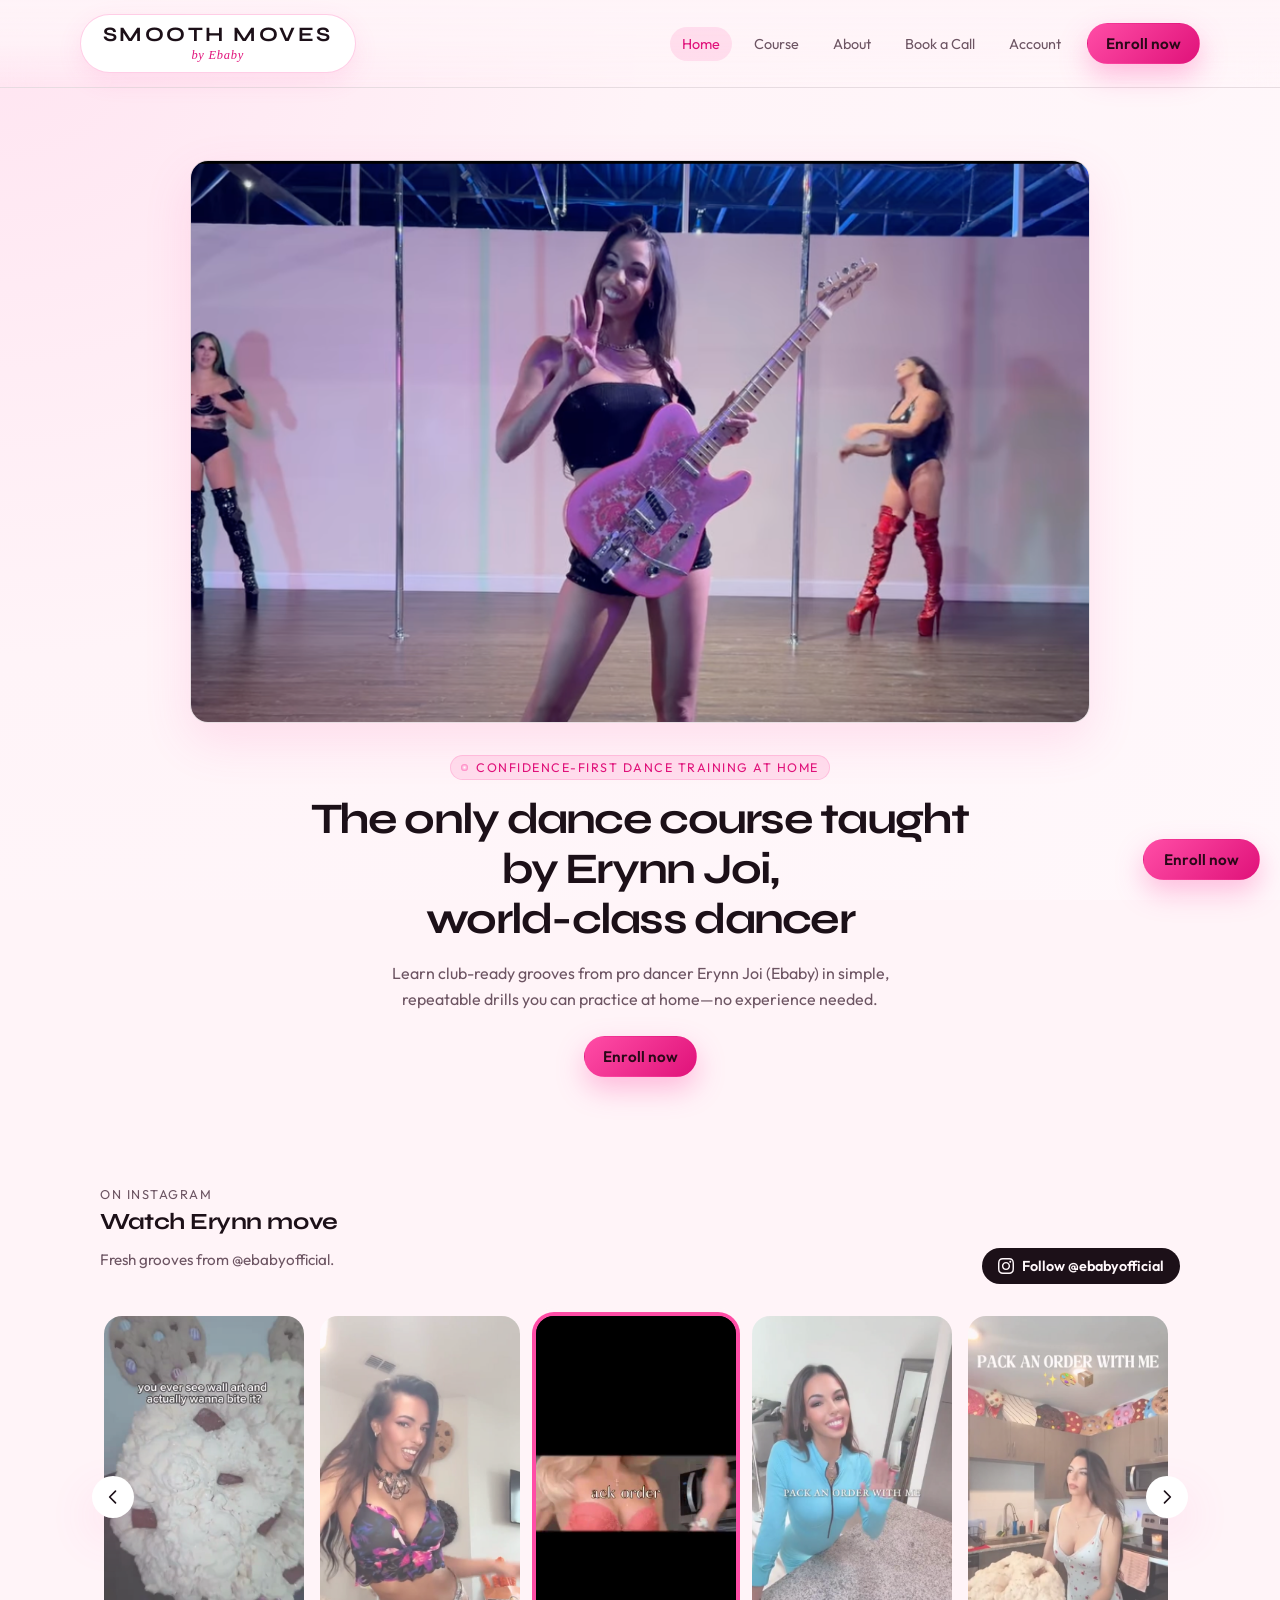
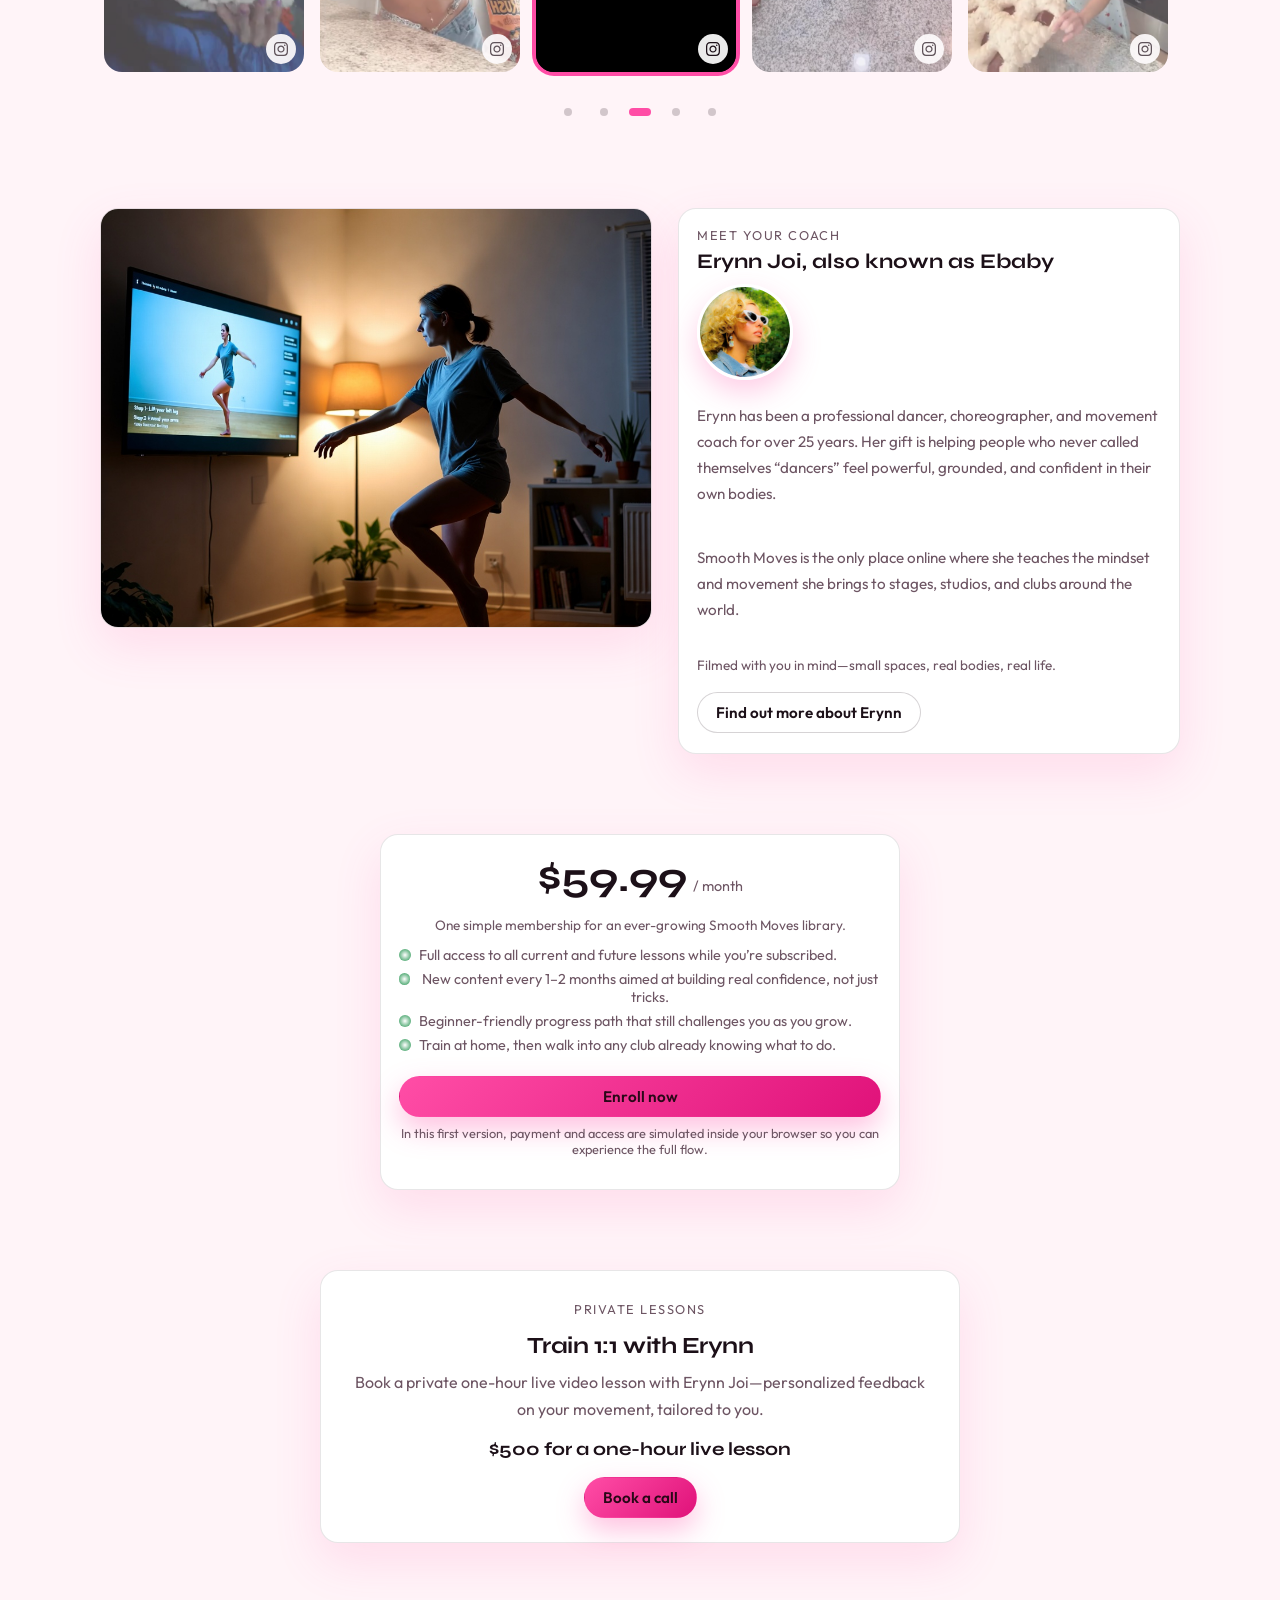
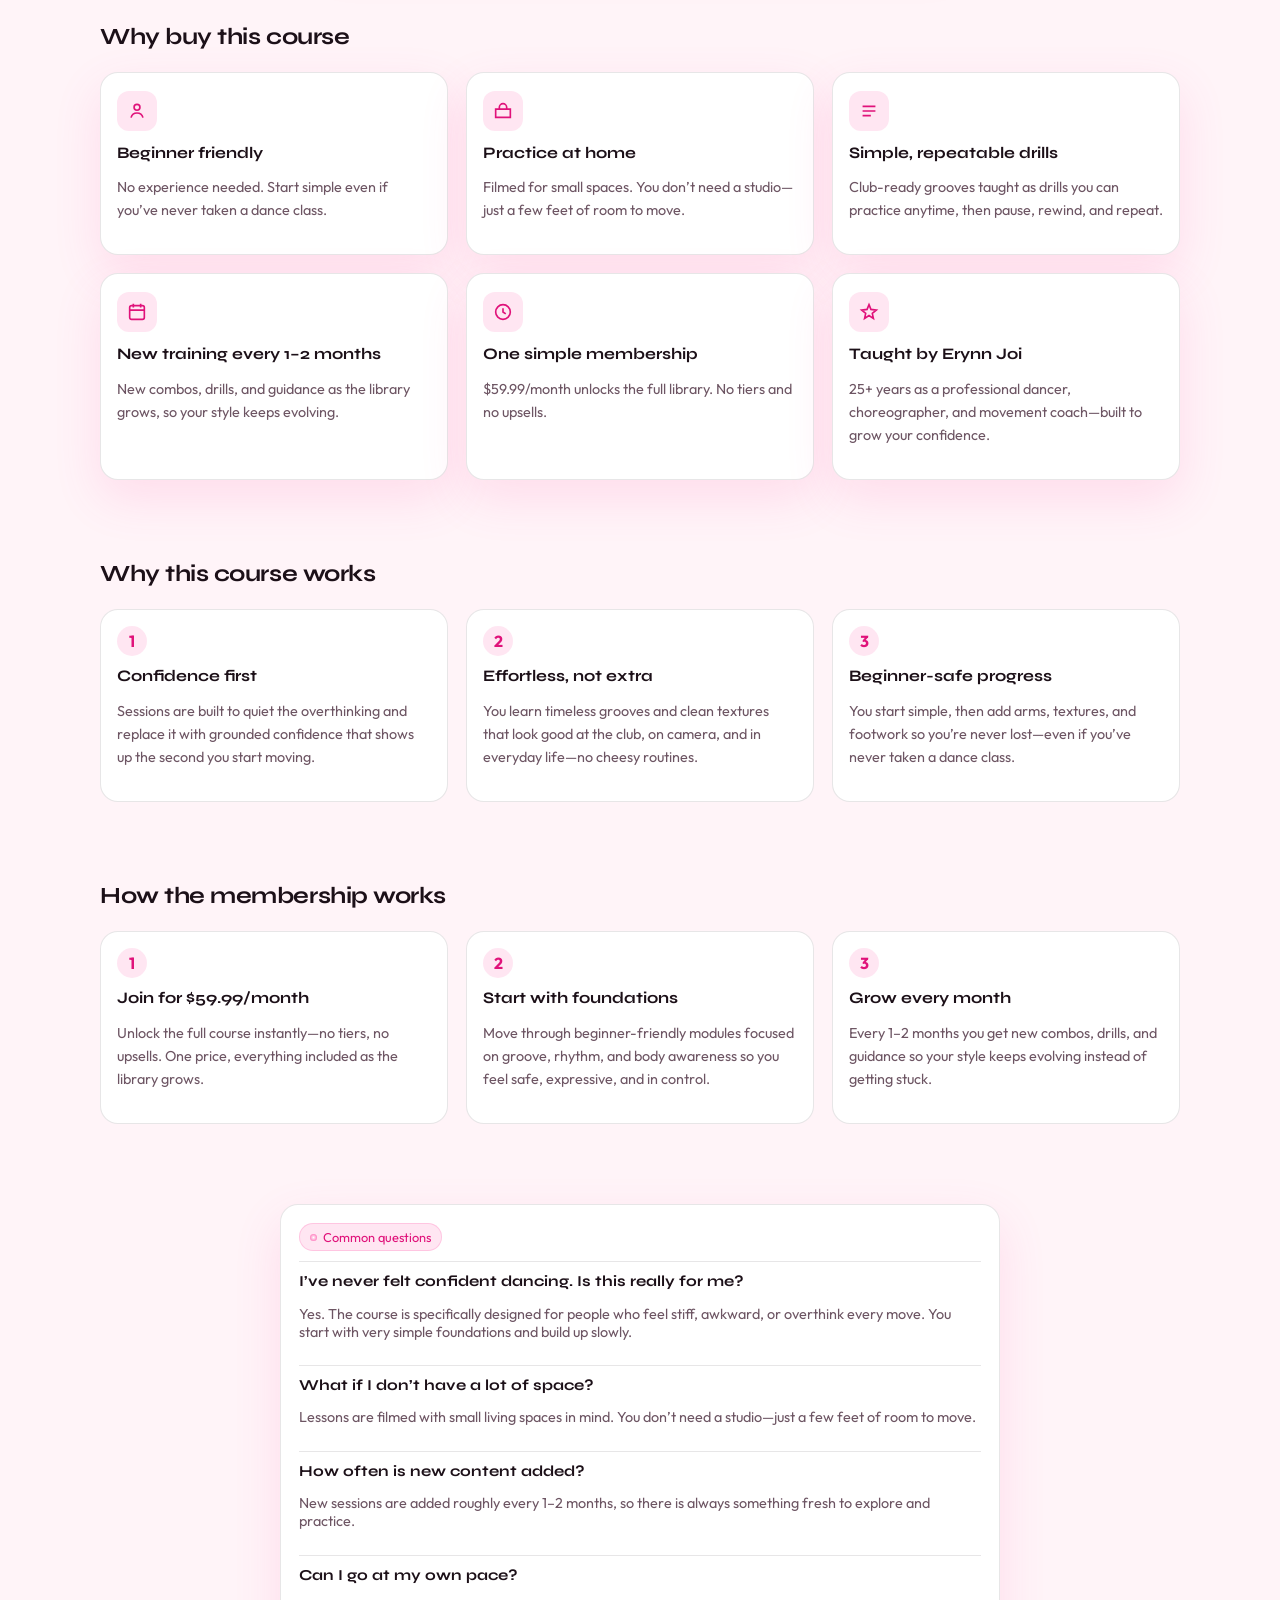
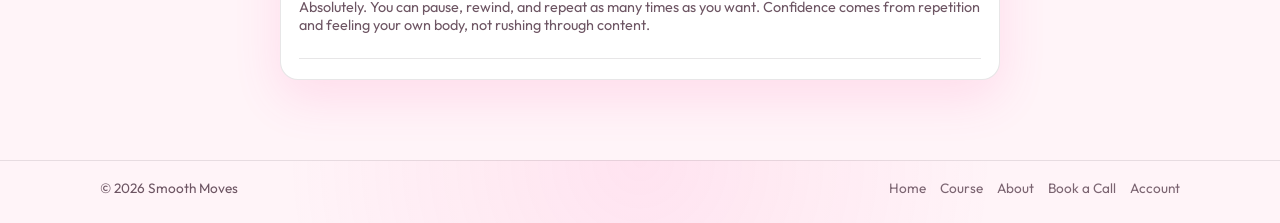
==== commit 1b8f807e: "Stack the home hero and place private lessons under enrollment Center the introductory video above t" ====
--- a/index.html
+++ b/index.html
@@ -60,12 +60,11 @@
       <section class="hero">
         <div class="container">
           <div class="hero-intro-video">
-            <p class="hero-video-kicker">Introductory Video</p>
             <div class="hero-coach-video">
               <img src="assets/Introductory_placeholder1.png" alt="Introductory video placeholder" class="intro-placeholder-img" />
             </div>
           </div>
-          <div>
+          <div class="hero-copy">
             <div class="hero-tagline">
               <span class="pill-dot"></span>
               Confidence-first dance training at home
@@ -182,136 +181,6 @@
 
       <section class="section">
         <div class="container">
-          <div class="section-heading">
-            <h2 class="section-title">Why buy this course</h2>
-          </div>
-          <div class="benefit-grid">
-            <article class="benefit-card">
-              <div class="benefit-icon" aria-hidden="true">
-                <svg viewBox="0 0 24 24" fill="none" stroke="currentColor" stroke-width="1.8">
-                  <circle cx="12" cy="8" r="3.2" />
-                  <path d="M5.5 19.2c.8-3.2 3.2-5 6.5-5s5.7 1.8 6.5 5" />
-                </svg>
-              </div>
-              <h3 class="feature-title">Beginner friendly</h3>
-              <p class="feature-body">No experience needed. Start simple even if you’ve never taken a dance class.</p>
-            </article>
-            <article class="benefit-card">
-              <div class="benefit-icon" aria-hidden="true">
-                <svg viewBox="0 0 24 24" fill="none" stroke="currentColor" stroke-width="1.8">
-                  <path d="M4 10h16v9H4z" />
-                  <path d="M8 10V8a4 4 0 0 1 8 0v2" />
-                </svg>
-              </div>
-              <h3 class="feature-title">Practice at home</h3>
-              <p class="feature-body">Filmed for small spaces. You don’t need a studio—just a few feet of room to move.</p>
-            </article>
-            <article class="benefit-card">
-              <div class="benefit-icon" aria-hidden="true">
-                <svg viewBox="0 0 24 24" fill="none" stroke="currentColor" stroke-width="1.8">
-                  <path d="M5 7h14M5 12h14M5 17h9" />
-                </svg>
-              </div>
-              <h3 class="feature-title">Simple, repeatable drills</h3>
-              <p class="feature-body">Club-ready grooves taught as drills you can practice anytime, then pause, rewind, and repeat.</p>
-            </article>
-            <article class="benefit-card">
-              <div class="benefit-icon" aria-hidden="true">
-                <svg viewBox="0 0 24 24" fill="none" stroke="currentColor" stroke-width="1.8">
-                  <rect x="4" y="5" width="16" height="15" rx="2" />
-                  <path d="M8 3v4M16 3v4M4 10h16" />
-                </svg>
-              </div>
-              <h3 class="feature-title">New training every 1–2 months</h3>
-              <p class="feature-body">New combos, drills, and guidance as the library grows, so your style keeps evolving.</p>
-            </article>
-            <article class="benefit-card">
-              <div class="benefit-icon" aria-hidden="true">
-                <svg viewBox="0 0 24 24" fill="none" stroke="currentColor" stroke-width="1.8">
-                  <circle cx="12" cy="12" r="8" />
-                  <path d="M12 8v4l3 2" />
-                </svg>
-              </div>
-              <h3 class="feature-title">One simple membership</h3>
-              <p class="feature-body">$59.99/month unlocks the full library. No tiers and no upsells.</p>
-            </article>
-            <article class="benefit-card">
-              <div class="benefit-icon" aria-hidden="true">
-                <svg viewBox="0 0 24 24" fill="none" stroke="currentColor" stroke-width="1.8">
-                  <path d="M12 4l2.1 5.2L20 10l-4.4 3.5L16.8 19 12 15.8 7.2 19l1.2-5.5L4 10l5.9-.8z" />
-                </svg>
-              </div>
-              <h3 class="feature-title">Taught by Erynn Joi</h3>
-              <p class="feature-body">25+ years as a professional dancer, choreographer, and movement coach—built to grow your confidence.</p>
-            </article>
-          </div>
-        </div>
-      </section>
-
-      <section class="section">
-        <div class="container">
-          <div class="section-heading">
-            <h2 class="section-title">Why this course works</h2>
-          </div>
-          <div class="card-grid">
-            <article class="feature-card">
-              <div class="feature-icon">1</div>
-              <h3 class="feature-title">Confidence first</h3>
-              <p class="feature-body">
-                Sessions are built to quiet the overthinking and replace it with grounded confidence that shows up the second you start moving.
-              </p>
-            </article>
-            <article class="feature-card">
-              <div class="feature-icon">2</div>
-              <h3 class="feature-title">Effortless, not extra</h3>
-              <p class="feature-body">
-                You learn timeless grooves and clean textures that look good at the club, on camera, and in everyday life—no cheesy routines.
-              </p>
-            </article>
-            <article class="feature-card">
-              <div class="feature-icon">3</div>
-              <h3 class="feature-title">Beginner-safe progress</h3>
-              <p class="feature-body">
-                You start simple, then add arms, textures, and footwork so you’re never lost—even if you’ve never taken a dance class.
-              </p>
-            </article>
-          </div>
-        </div>
-      </section>
-
-      <section class="section">
-        <div class="container">
-          <div class="section-heading">
-            <h2 class="section-title">How the membership works</h2>
-          </div>
-          <div class="card-grid">
-            <article class="feature-card">
-              <div class="feature-icon">1</div>
-              <h3 class="feature-title">Join for $59.99/month</h3>
-              <p class="feature-body">
-                Unlock the full course instantly—no tiers, no upsells. One price, everything included as the library grows.
-              </p>
-            </article>
-            <article class="feature-card">
-              <div class="feature-icon">2</div>
-              <h3 class="feature-title">Start with foundations</h3>
-              <p class="feature-body">
-                Move through beginner-friendly modules focused on groove, rhythm, and body awareness so you feel safe, expressive, and in control.
-              </p>
-            </article>
-            <article class="feature-card">
-              <div class="feature-icon">3</div>
-              <h3 class="feature-title">Grow every month</h3>
-              <p class="feature-body">
-                Every 1–2 months you get new combos, drills, and guidance so your style keeps evolving instead of getting stuck.
-              </p>
-            </article>
-          </div>
-        </div>
-      </section>
-
-      <section class="section">
-        <div class="container">
           <div class="private-promo">
             <p class="about-eyebrow">Private lessons</p>
             <h2 class="section-title">Train 1:1 with Erynn</h2>
@@ -326,6 +195,136 @@
 
       <section class="section">
         <div class="container">
+          <div class="section-heading">
+            <h2 class="section-title">Why buy this course</h2>
+          </div>
+          <div class="benefit-grid">
+            <article class="benefit-card">
+              <div class="benefit-icon" aria-hidden="true">
+                <svg viewBox="0 0 24 24" fill="none" stroke="currentColor" stroke-width="1.8">
+                  <circle cx="12" cy="8" r="3.2" />
+                  <path d="M5.5 19.2c.8-3.2 3.2-5 6.5-5s5.7 1.8 6.5 5" />
+                </svg>
+              </div>
+              <h3 class="feature-title">Beginner friendly</h3>
+              <p class="feature-body">No experience needed. Start simple even if you’ve never taken a dance class.</p>
+            </article>
+            <article class="benefit-card">
+              <div class="benefit-icon" aria-hidden="true">
+                <svg viewBox="0 0 24 24" fill="none" stroke="currentColor" stroke-width="1.8">
+                  <path d="M4 10h16v9H4z" />
+                  <path d="M8 10V8a4 4 0 0 1 8 0v2" />
+                </svg>
+              </div>
+              <h3 class="feature-title">Practice at home</h3>
+              <p class="feature-body">Filmed for small spaces. You don’t need a studio—just a few feet of room to move.</p>
+            </article>
+            <article class="benefit-card">
+              <div class="benefit-icon" aria-hidden="true">
+                <svg viewBox="0 0 24 24" fill="none" stroke="currentColor" stroke-width="1.8">
+                  <path d="M5 7h14M5 12h14M5 17h9" />
+                </svg>
+              </div>
+              <h3 class="feature-title">Simple, repeatable drills</h3>
+              <p class="feature-body">Club-ready grooves taught as drills you can practice anytime, then pause, rewind, and repeat.</p>
+            </article>
+            <article class="benefit-card">
+              <div class="benefit-icon" aria-hidden="true">
+                <svg viewBox="0 0 24 24" fill="none" stroke="currentColor" stroke-width="1.8">
+                  <rect x="4" y="5" width="16" height="15" rx="2" />
+                  <path d="M8 3v4M16 3v4M4 10h16" />
+                </svg>
+              </div>
+              <h3 class="feature-title">New training every 1–2 months</h3>
+              <p class="feature-body">New combos, drills, and guidance as the library grows, so your style keeps evolving.</p>
+            </article>
+            <article class="benefit-card">
+              <div class="benefit-icon" aria-hidden="true">
+                <svg viewBox="0 0 24 24" fill="none" stroke="currentColor" stroke-width="1.8">
+                  <circle cx="12" cy="12" r="8" />
+                  <path d="M12 8v4l3 2" />
+                </svg>
+              </div>
+              <h3 class="feature-title">One simple membership</h3>
+              <p class="feature-body">$59.99/month unlocks the full library. No tiers and no upsells.</p>
+            </article>
+            <article class="benefit-card">
+              <div class="benefit-icon" aria-hidden="true">
+                <svg viewBox="0 0 24 24" fill="none" stroke="currentColor" stroke-width="1.8">
+                  <path d="M12 4l2.1 5.2L20 10l-4.4 3.5L16.8 19 12 15.8 7.2 19l1.2-5.5L4 10l5.9-.8z" />
+                </svg>
+              </div>
+              <h3 class="feature-title">Taught by Erynn Joi</h3>
+              <p class="feature-body">25+ years as a professional dancer, choreographer, and movement coach—built to grow your confidence.</p>
+            </article>
+          </div>
+        </div>
+      </section>
+
+      <section class="section">
+        <div class="container">
+          <div class="section-heading">
+            <h2 class="section-title">Why this course works</h2>
+          </div>
+          <div class="card-grid">
+            <article class="feature-card">
+              <div class="feature-icon">1</div>
+              <h3 class="feature-title">Confidence first</h3>
+              <p class="feature-body">
+                Sessions are built to quiet the overthinking and replace it with grounded confidence that shows up the second you start moving.
+              </p>
+            </article>
+            <article class="feature-card">
+              <div class="feature-icon">2</div>
+              <h3 class="feature-title">Effortless, not extra</h3>
+              <p class="feature-body">
+                You learn timeless grooves and clean textures that look good at the club, on camera, and in everyday life—no cheesy routines.
+              </p>
+            </article>
+            <article class="feature-card">
+              <div class="feature-icon">3</div>
+              <h3 class="feature-title">Beginner-safe progress</h3>
+              <p class="feature-body">
+                You start simple, then add arms, textures, and footwork so you’re never lost—even if you’ve never taken a dance class.
+              </p>
+            </article>
+          </div>
+        </div>
+      </section>
+
+      <section class="section">
+        <div class="container">
+          <div class="section-heading">
+            <h2 class="section-title">How the membership works</h2>
+          </div>
+          <div class="card-grid">
+            <article class="feature-card">
+              <div class="feature-icon">1</div>
+              <h3 class="feature-title">Join for $59.99/month</h3>
+              <p class="feature-body">
+                Unlock the full course instantly—no tiers, no upsells. One price, everything included as the library grows.
+              </p>
+            </article>
+            <article class="feature-card">
+              <div class="feature-icon">2</div>
+              <h3 class="feature-title">Start with foundations</h3>
+              <p class="feature-body">
+                Move through beginner-friendly modules focused on groove, rhythm, and body awareness so you feel safe, expressive, and in control.
+              </p>
+            </article>
+            <article class="feature-card">
+              <div class="feature-icon">3</div>
+              <h3 class="feature-title">Grow every month</h3>
+              <p class="feature-body">
+                Every 1–2 months you get new combos, drills, and guidance so your style keeps evolving instead of getting stuck.
+              </p>
+            </article>
+          </div>
+        </div>
+      </section>
+
+      <section class="section">
+        <div class="container">
           <div class="faq-card">
             <div class="pill">
               <span class="pill-dot"></span>
--- a/styles.css
+++ b/styles.css
@@ -259,9 +259,21 @@
 }
 
 .hero .container {
-  display: grid;
-  grid-template-columns: minmax(0, 1.15fr) minmax(0, 1fr);
-  gap: 48px;
+  display: flex;
+  flex-direction: column;
+  align-items: center;
+  text-align: center;
+  gap: 32px;
+}
+
+.hero-intro-video {
+  width: 100%;
+  max-width: 900px;
+}
+
+.hero-copy {
+  display: flex;
+  flex-direction: column;
   align-items: center;
 }
 
@@ -275,7 +287,7 @@
   letter-spacing: -0.04em;
   line-height: 1.16;
   margin: 0 0 16px;
-  max-width: 15.5em;
+  max-width: 16em;
 }
 
 .hero p {
@@ -283,11 +295,13 @@
   color: var(--text-muted);
   font-size: 1rem;
   line-height: 1.6;
+  margin: 0 auto;
 }
 
 .hero-actions {
   display: flex;
   flex-wrap: wrap;
+  justify-content: center;
   gap: 12px;
   margin-top: 24px;
 }
@@ -1511,10 +1525,6 @@
 }
 
 @media (max-width: 900px) {
-  .hero .container {
-    grid-template-columns: minmax(0, 1fr);
-  }
-
   .hero-card-inner {
     grid-template-columns: minmax(0, 1fr);
   }
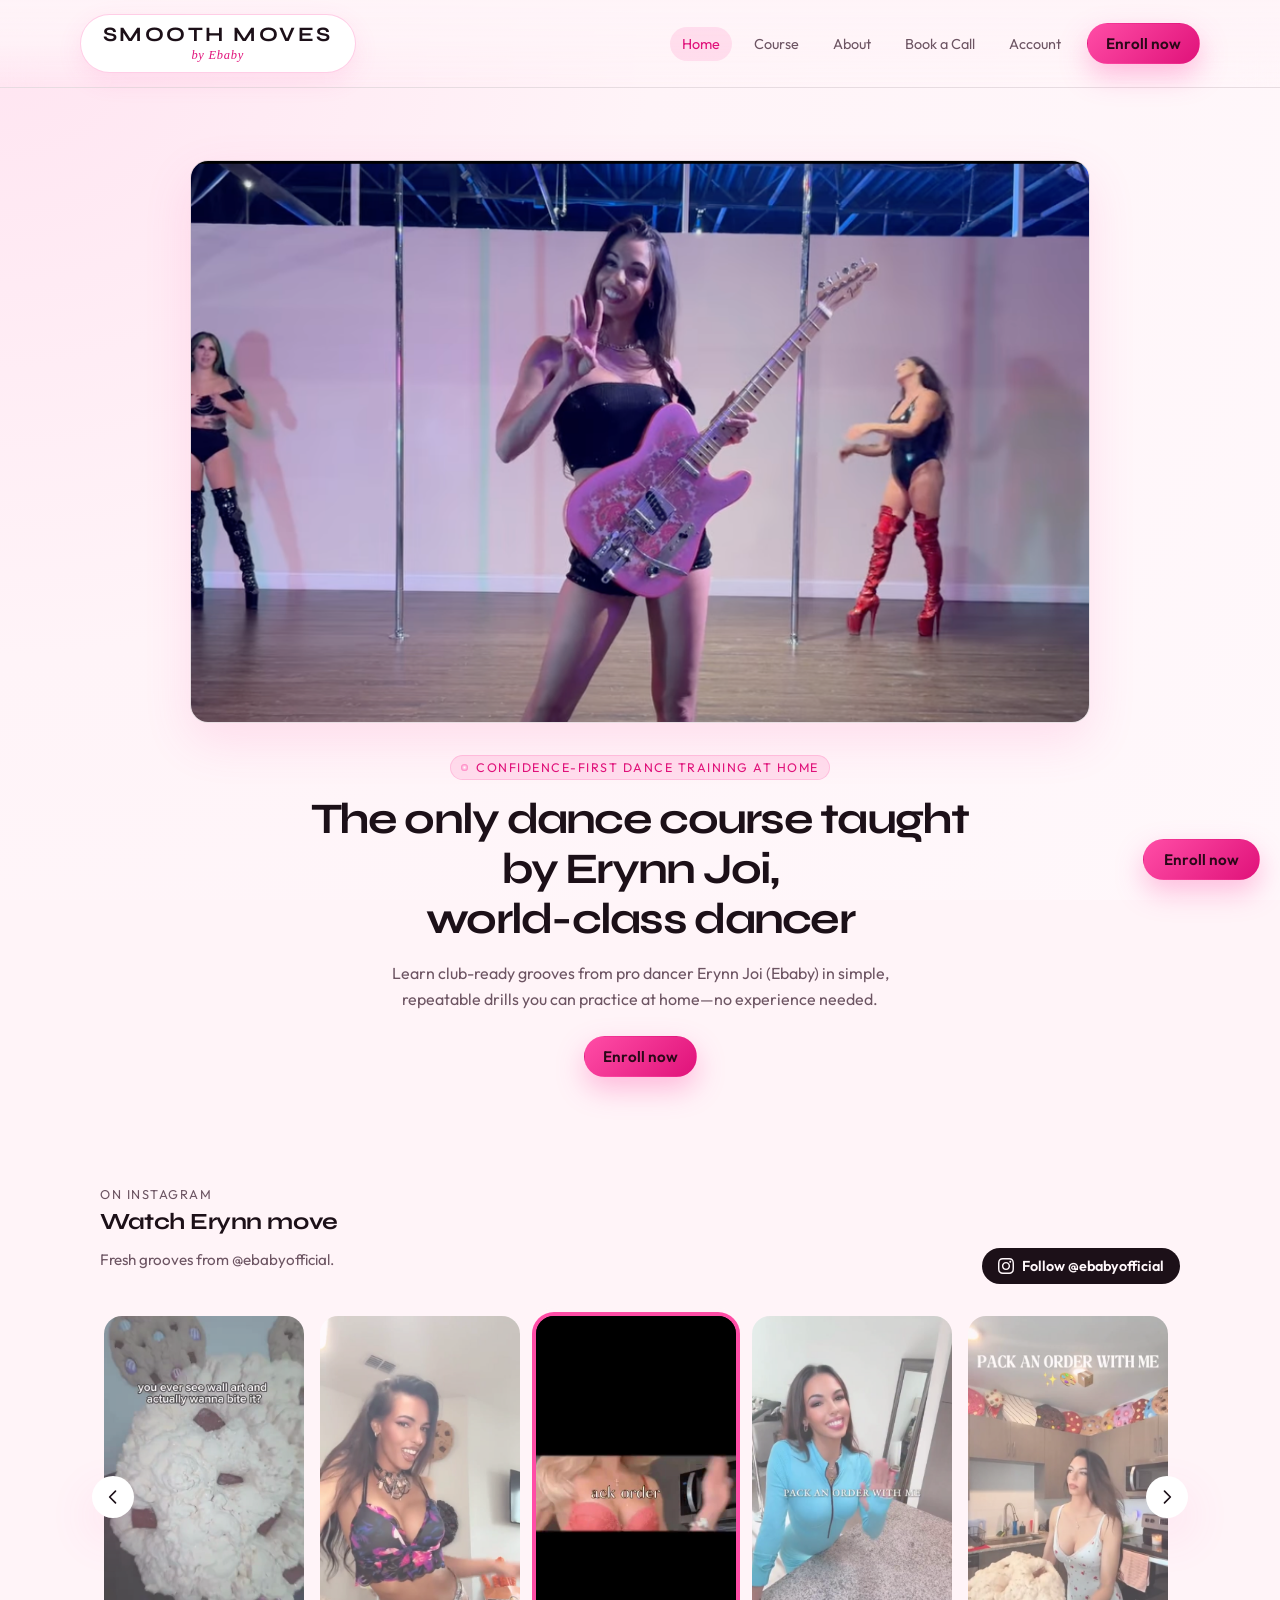
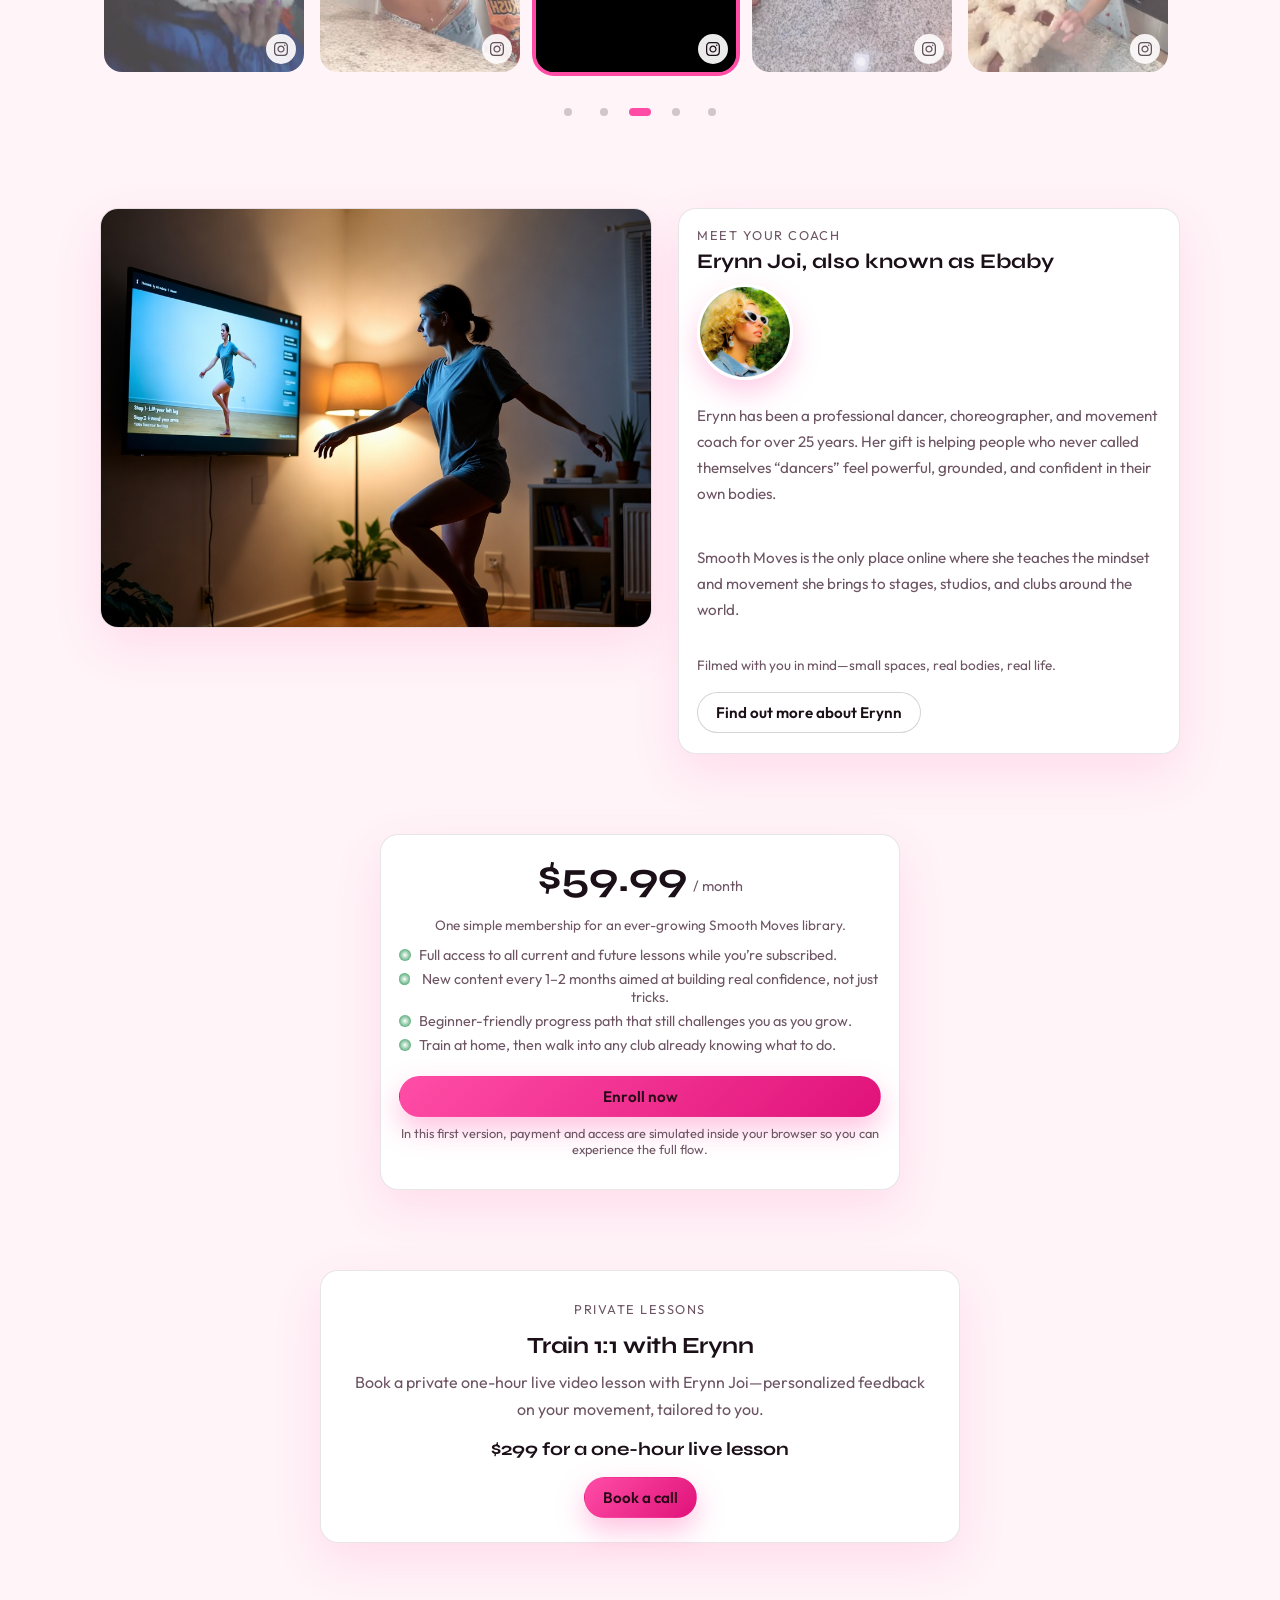
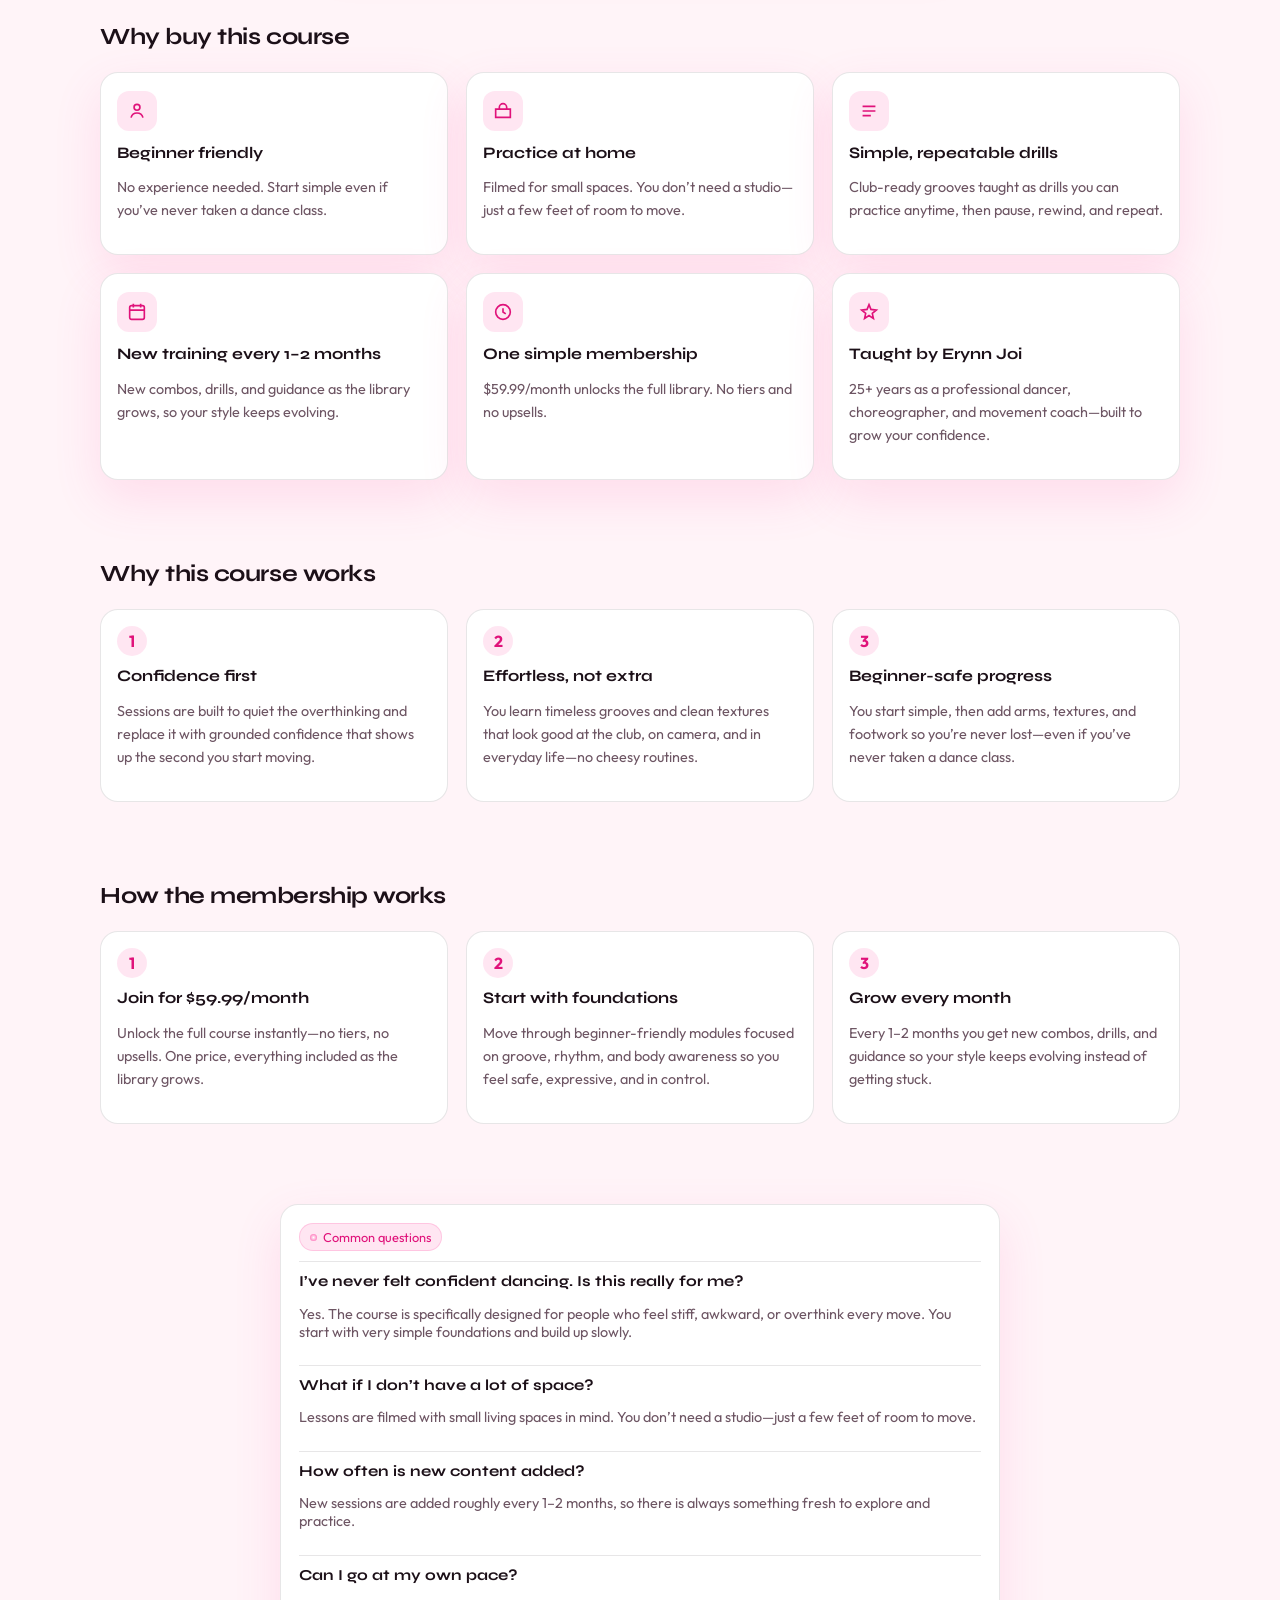
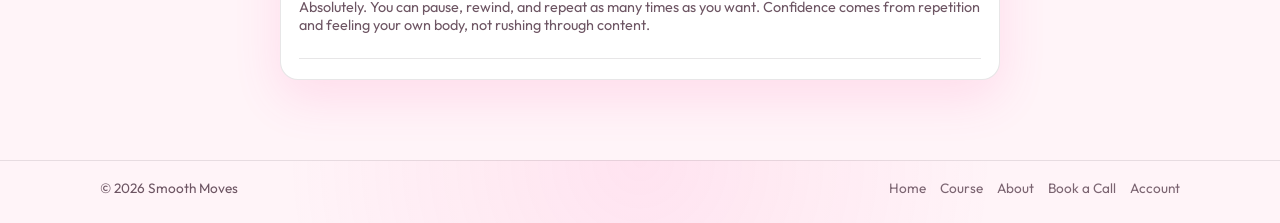
==== commit 747ddad2: "Drop the 1:1 lesson to $299 and add video feedback on the course page Update every private-lesson pr" ====
--- a/index.html
+++ b/index.html
@@ -187,7 +187,7 @@
             <p>
               Book a private one-hour live video lesson with Erynn Joi—personalized feedback on your movement, tailored to you.
             </p>
-            <p class="private-promo-price">$500 for a one-hour live lesson</p>
+            <p class="private-promo-price">$299 for a one-hour live lesson</p>
             <a href="book.html" class="btn btn-primary">Book a call</a>
           </div>
         </div>
--- a/styles.css
+++ b/styles.css
@@ -627,6 +627,54 @@
   padding-top: 8px;
 }
 
+.course-extra-grid {
+  display: grid;
+  grid-template-columns: minmax(0, 1fr) minmax(0, 1fr);
+  gap: 18px;
+  align-items: stretch;
+}
+
+.course-extra-card {
+  max-width: none;
+  margin: 0;
+  height: 100%;
+  display: flex;
+  flex-direction: column;
+  text-align: left;
+}
+
+.course-extra-card .btn {
+  align-self: flex-start;
+  margin-top: auto;
+}
+
+.feedback-form {
+  display: flex;
+  flex-direction: column;
+  gap: 12px;
+  margin-top: 8px;
+  flex: 1;
+}
+
+.feedback-form .btn {
+  width: 100%;
+}
+
+.feedback-status {
+  min-height: 1.2em;
+  margin: 0;
+  font-size: 0.88rem;
+}
+
+.feedback-status.is-pending,
+.feedback-status.is-error {
+  color: var(--accent-strong);
+}
+
+.feedback-status.is-success {
+  color: var(--success);
+}
+
 .about-eyebrow {
   font-size: 0.8rem;
   text-transform: uppercase;
@@ -1273,7 +1321,8 @@
   font-size: 0.85rem;
 }
 
-.field input {
+.field input,
+.field textarea {
   border-radius: 10px;
   border: 1px solid var(--border-subtle);
   background-color: var(--input-bg);
@@ -1282,9 +1331,12 @@
   outline: none;
   font-size: 0.92rem;
   font-family: inherit;
-}
-
-.field input:focus {
+  width: 100%;
+  resize: vertical;
+}
+
+.field input:focus,
+.field textarea:focus {
   border-color: var(--accent-strong);
   box-shadow: 0 0 0 1px rgba(255, 77, 166, 0.45);
 }
@@ -1597,7 +1649,8 @@
   }
 
   .card-grid,
-  .benefit-grid {
+  .benefit-grid,
+  .course-extra-grid {
     grid-template-columns: minmax(0, 1fr);
   }
 
